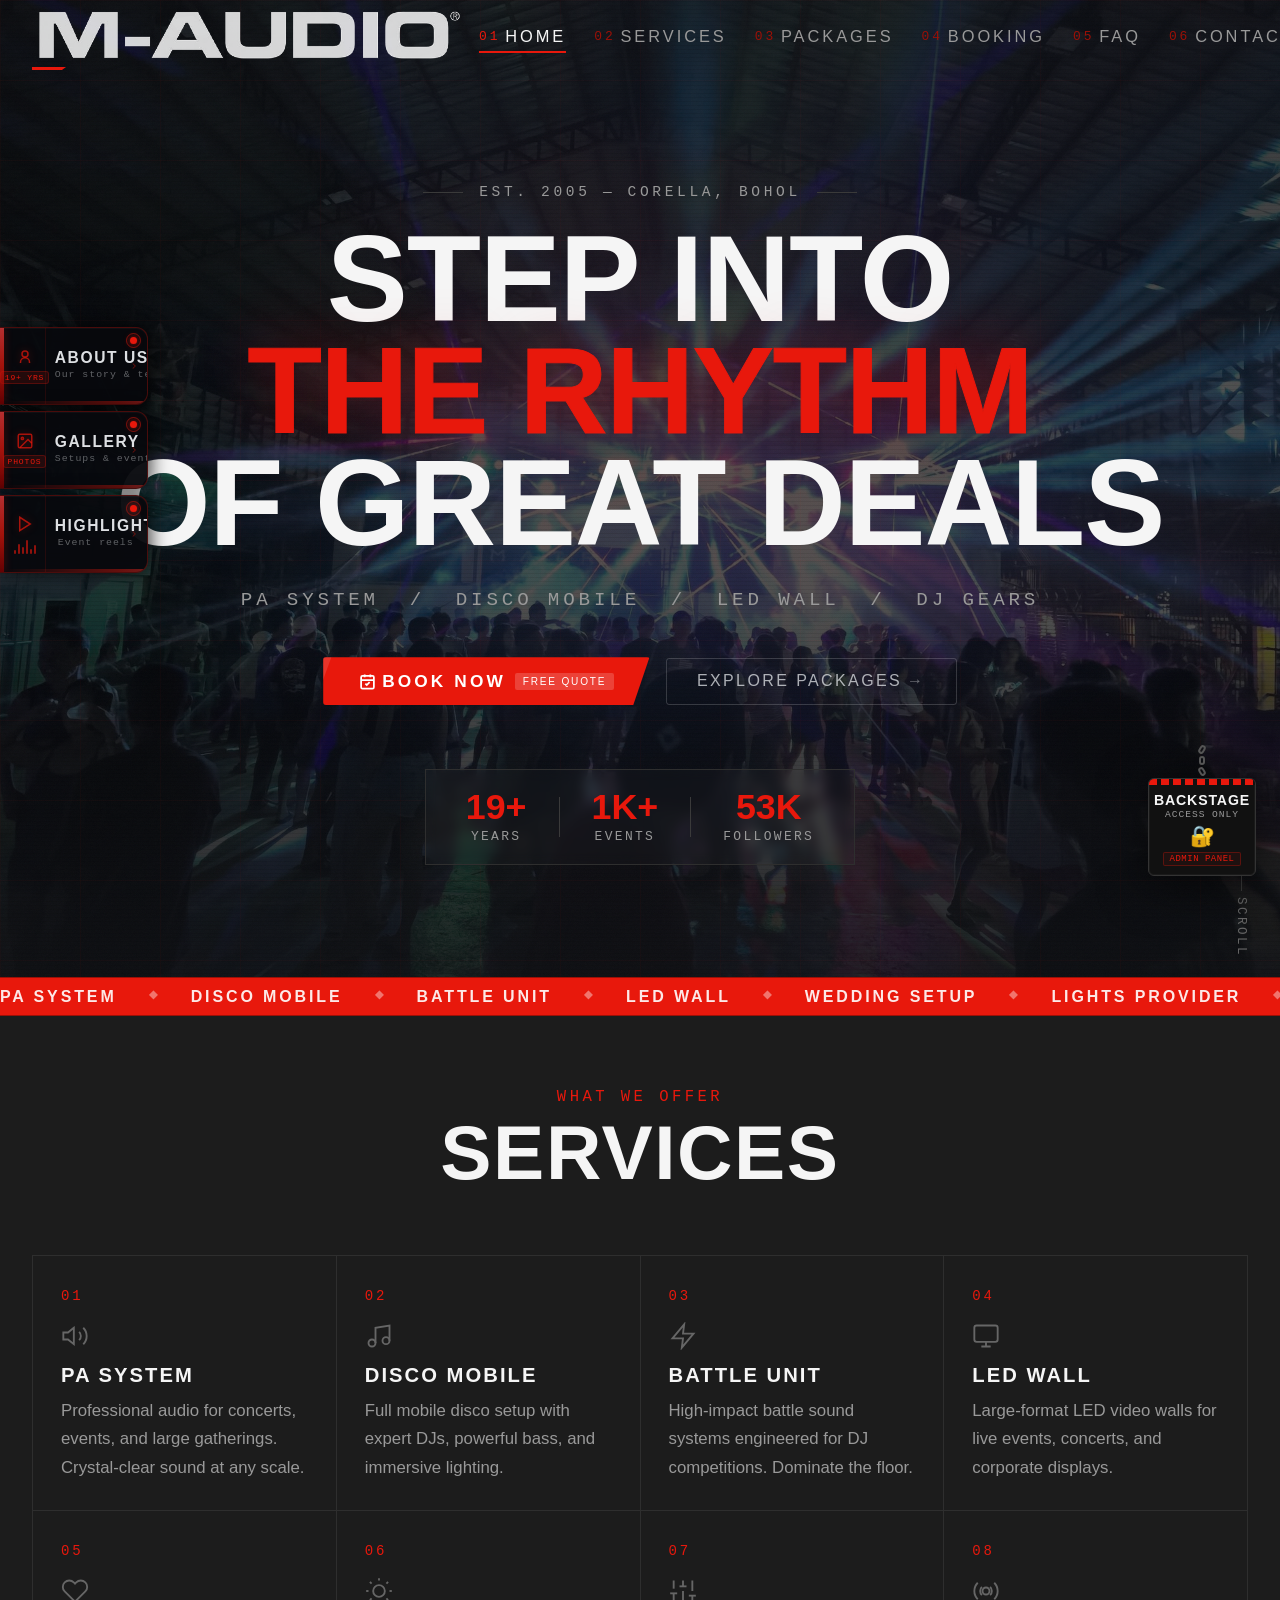
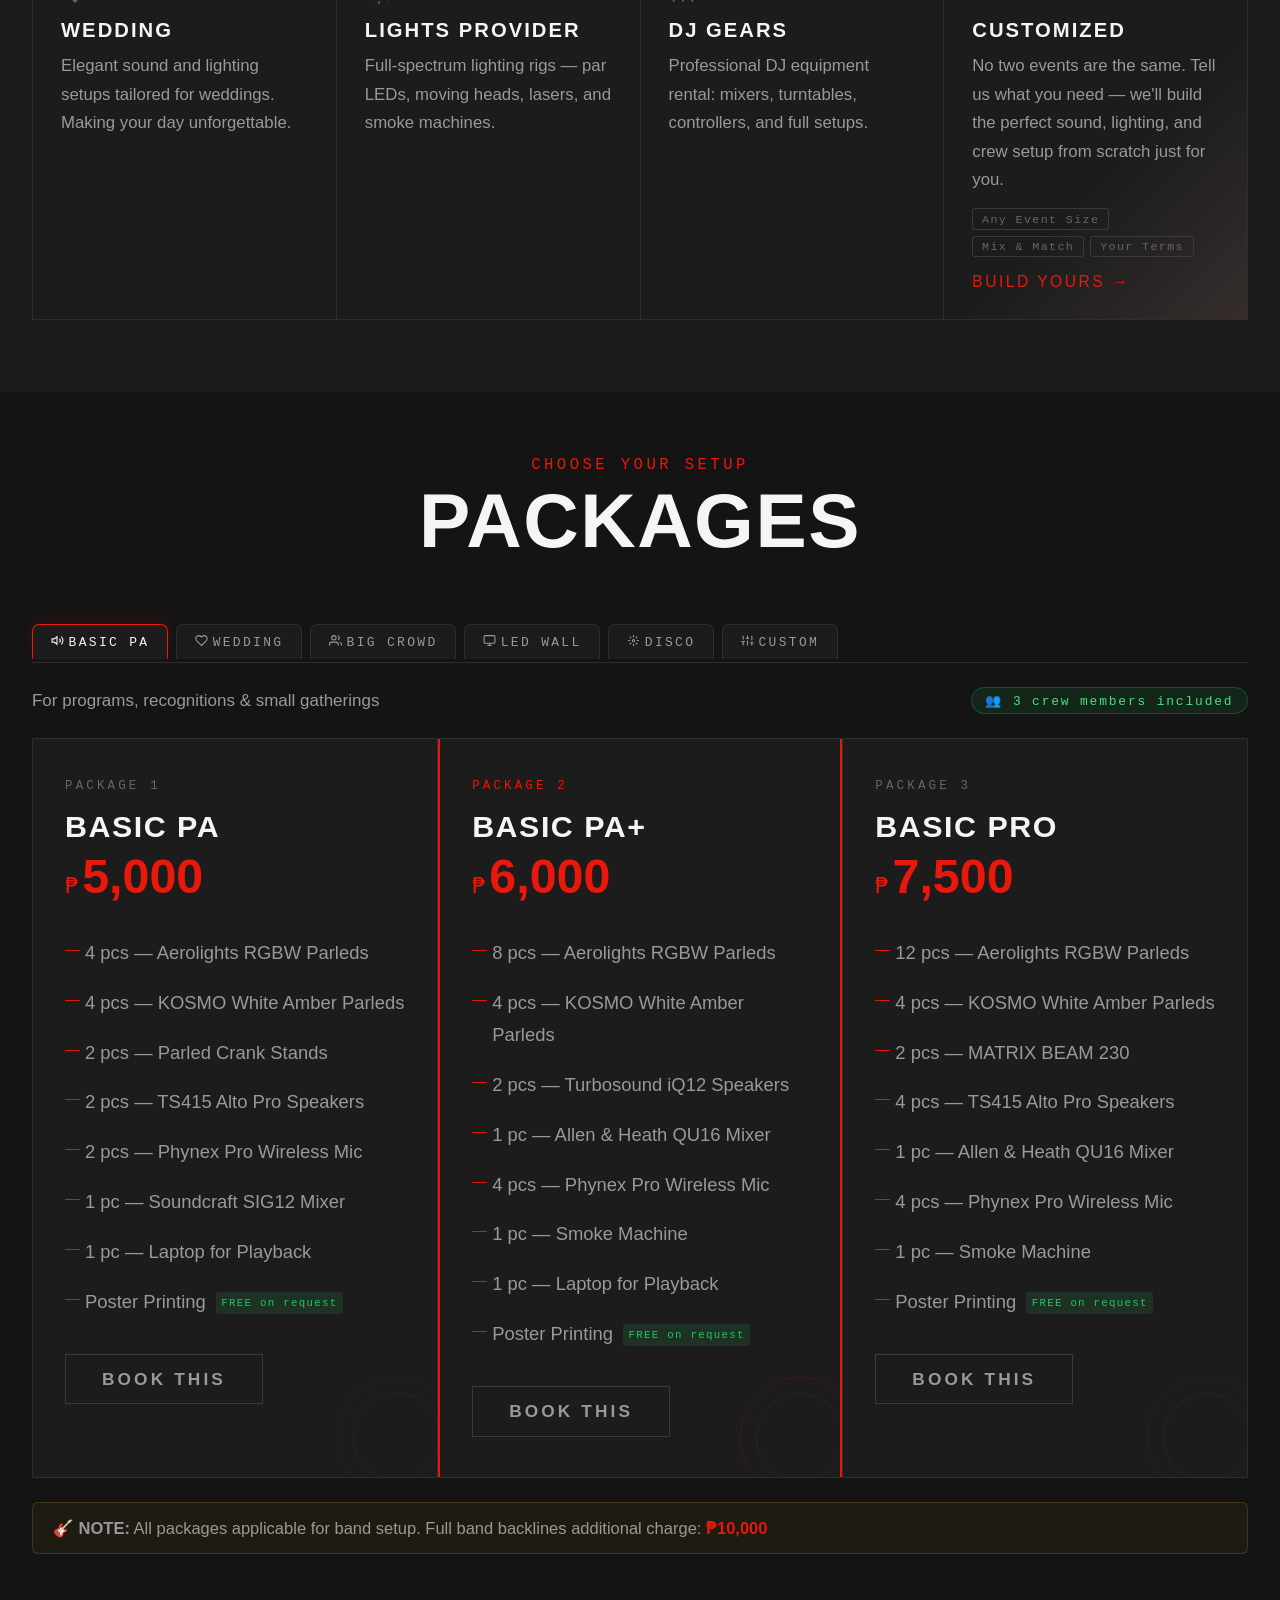
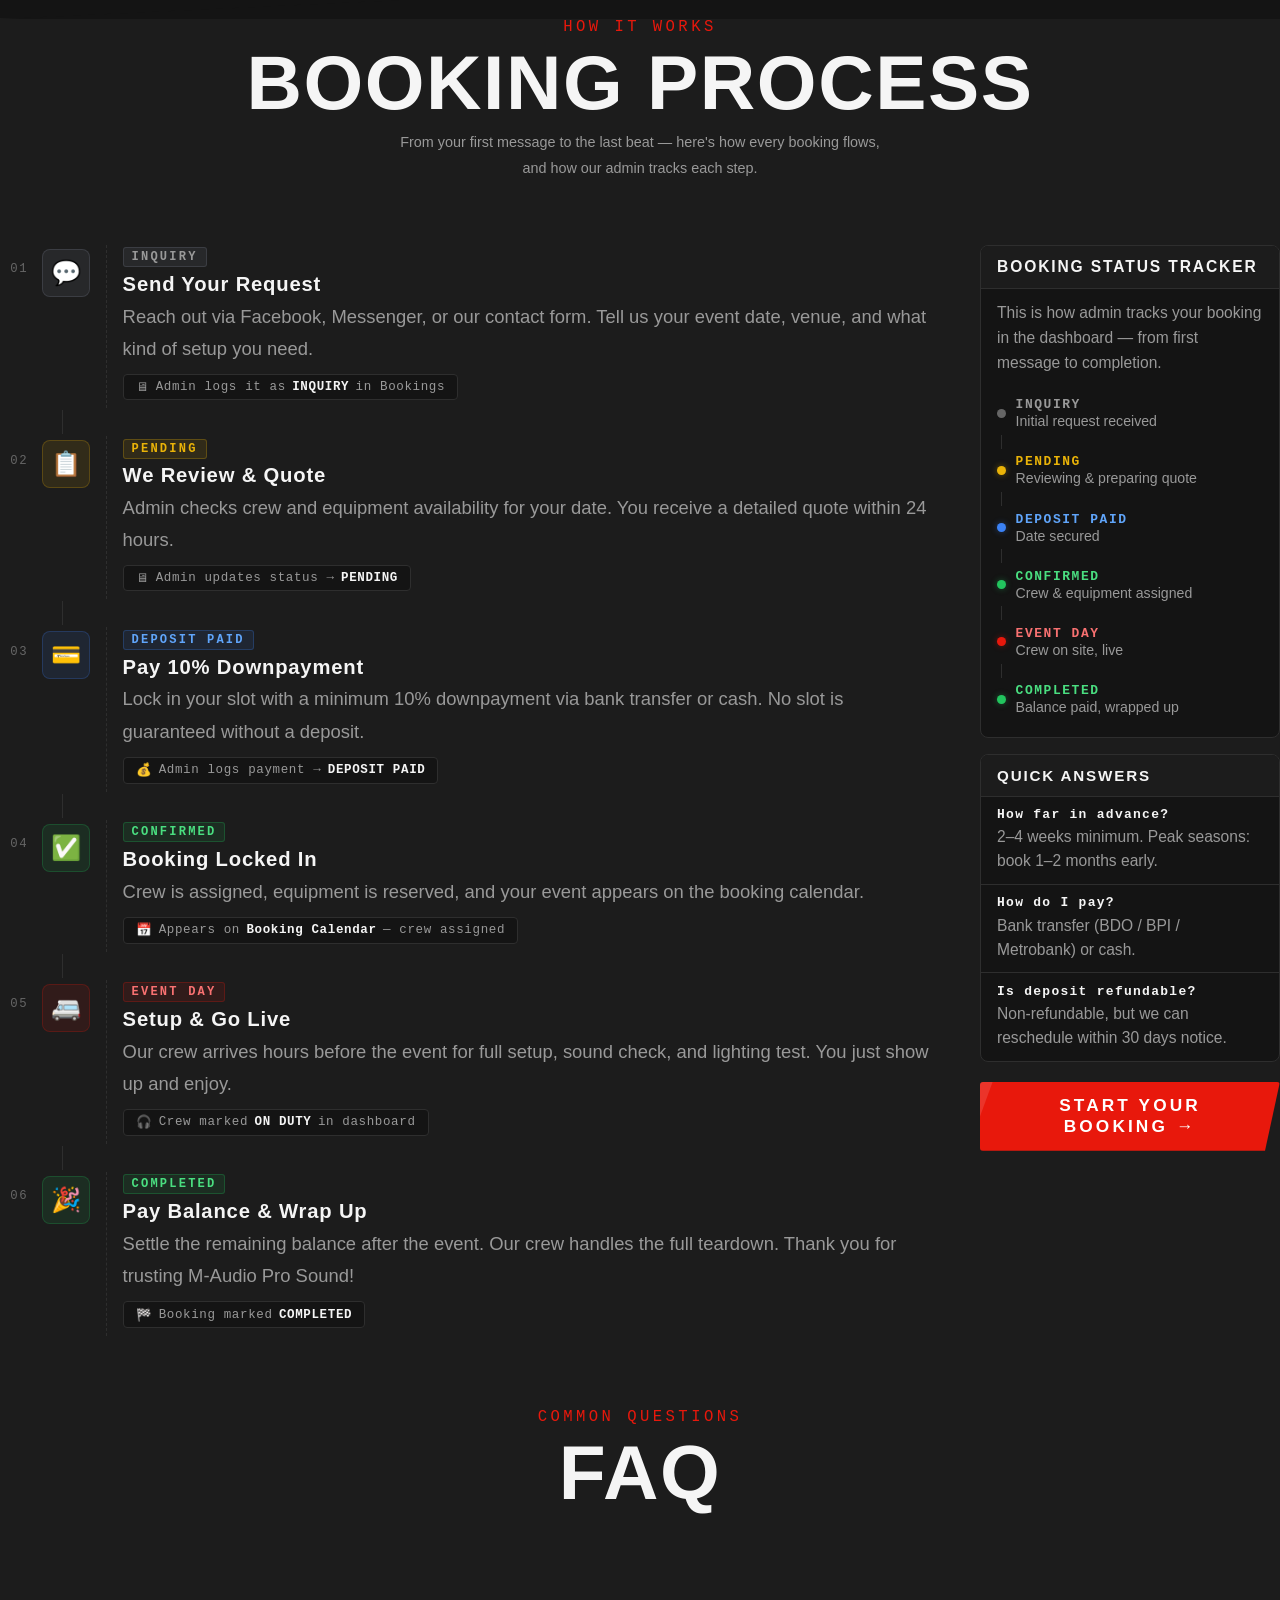
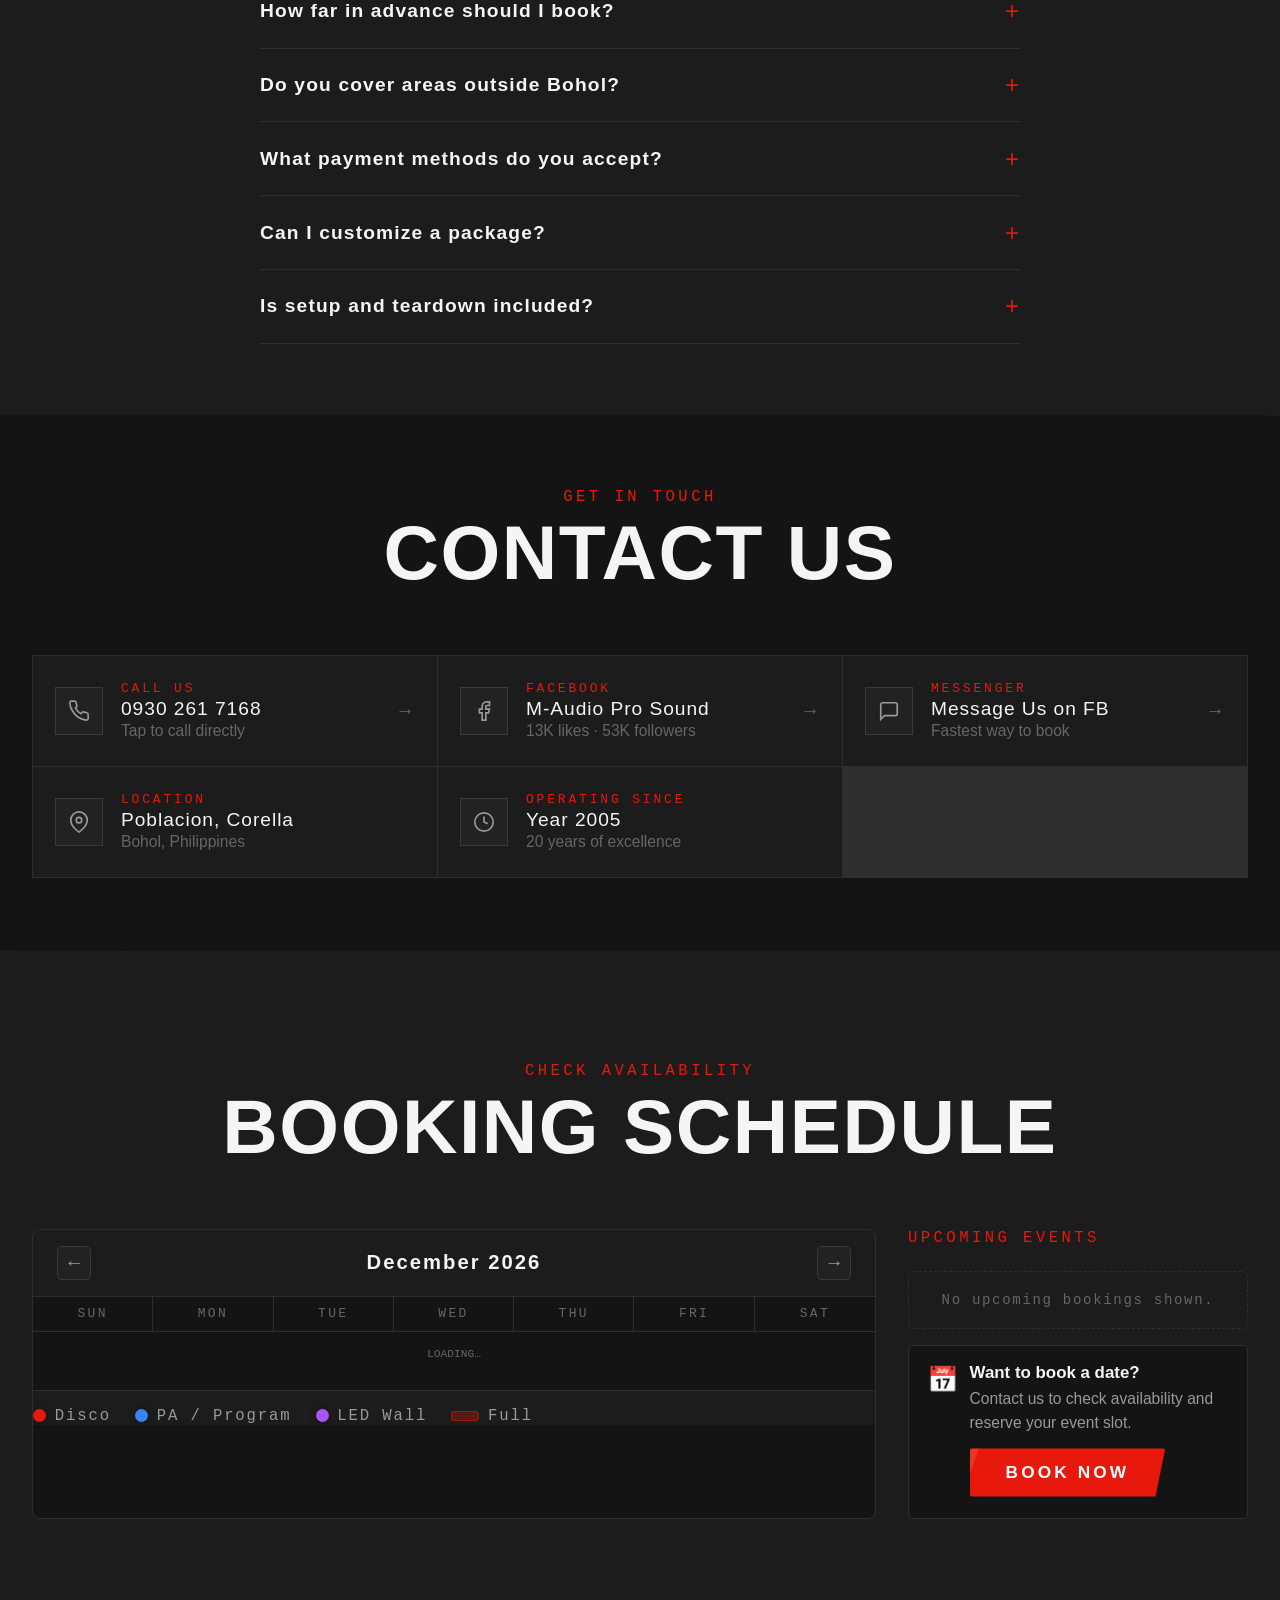
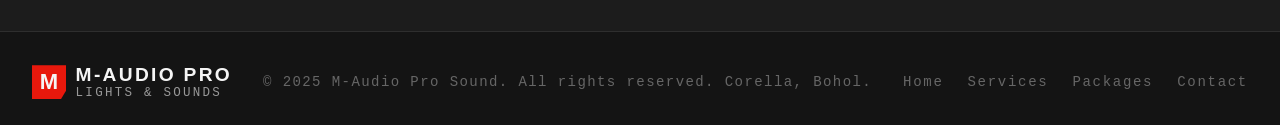
==== index.html @ 275f2ac6 "Initial commit for final deployment" ====
<!DOCTYPE html>
<html lang="en">
<head>
  <meta charset="UTF-8" />
  <meta name="viewport" content="width=device-width, initial-scale=1.0" />
  <!-- 🔒 CSP SECURITY -->
  <meta http-equiv="Content-Security-Policy" content="default-src 'self'; script-src 'self' https://cdn.jsdelivr.net https://unpkg.com https://*.supabase.co 'unsafe-inline'; style-src 'self' 'unsafe-inline' https://fonts.googleapis.com; font-src 'self' https://fonts.gstatic.com; img-src 'self' data: https: blob:; connect-src 'self' https://*.supabase.co ws://*.supabase.co wss://*.supabase.co; media-src 'self' blob:;">
  <title>M-Audio PRO — Lights & Sounds (SECURE)</title>

  <link rel="stylesheet" href="MAUDIO.css" />
  <link href="https://fonts.googleapis.com/css2?family=Oswald:wght@300;400;500;600;700&family=DM+Mono:wght@300;400;500&family=Barlow:wght@300;400;500;600&display=swap" rel="stylesheet" />
  <!-- Cursor restore when customizer modal is open — must be last to win over cursor:none !important -->
  <style id="base-cursor-rules">
    /* When customizer overlay is open, restore cursor inside it */
    .cust-overlay.open { cursor: auto !important; }
    .cust-overlay.open * { cursor: auto !important; }
    .cust-overlay.open button,
    .cust-overlay.open .cet-btn,
    .cust-overlay.open .ccr-btn,
    .cust-overlay.open .cqb,
    .cust-overlay.open .cust-close,
    .cust-overlay.open .cust-next,
    .cust-overlay.open .cust-back,
    .cust-overlay.open .cust-book-btn,
    .cust-overlay.open .lw-radio-btn { cursor: pointer !important; }
    /* Click feedback animation for LED wall buttons */
    .lw-radio-btn { transition: transform .1s, border-color .15s, background .15s, box-shadow .15s !important; }
    .lw-radio-btn:active { transform: scale(0.96) !important; }
    .lw-radio-btn.active {
      background: var(--red-dim) !important;
      border-color: var(--red) !important;
      box-shadow: 0 0 0 3px rgba(232,24,12,.18), 0 4px 16px rgba(232,24,12,.15) !important;
    }
    .lw-radio-btn.active .lw-radio-price { color: #fff !important; }
    /* cil-item click animation */
    .cil-item { transition: border-color .15s, background .15s !important; }
    .cqb:active { transform: scale(0.9) !important; }
    /* cust-book-btn pulse on hover */
    .cust-book-btn { position: relative; overflow: hidden; }
    .cust-book-btn::after {
      content: '';
      position: absolute;
      inset: 0;
      background: rgba(255,255,255,.08);
      opacity: 0;
      transition: opacity .15s;
    }
    .cust-book-btn:hover::after { opacity: 1; }
    .cust-book-btn:active { transform: scale(0.98) translateY(0) !important; }
  </style>
</head>
<body>

  <!-- ═══ NAVBAR ═══ -->
  <nav id="navbar">
    <div class="nav-inner">
      <a href="#home" class="nav-logo">
        <img src="PHOTOS/MAUDIO_WORD.png" alt="M-Audio PRO Logo" class="nav-logo-img"/>
      </a>
      <ul class="nav-links">
        <li><a href="#home"       class="nl active"><span class="nl-num">01</span>HOME</a></li>
        <li><a href="#services"   class="nl"><span class="nl-num">02</span>SERVICES</a></li>
        <li><a href="#packages"   class="nl"><span class="nl-num">03</span>PACKAGES</a></li>
        <li><a href="#booking"    class="nl"><span class="nl-num">04</span>BOOKING</a></li>
        <li><a href="#faq"        class="nl"><span class="nl-num">05</span>FAQ</a></li>
        <li><a href="#contact"    class="nl"><span class="nl-num">06</span>CONTACT</a></li>
        <li><a href="#calendar"   class="nl"><span class="nl-num">07</span>SCHEDULE</a></li>
      </ul>
      <button class="burger" id="burger">
        <span></span><span></span><span></span>
      </button>
    </div>
    <div class="mob-menu" id="mobMenu">
      <a href="#home"     class="mm-link">HOME</a>
      <a href="#services" class="mm-link">SERVICES</a>
      <a href="#packages" class="mm-link">PACKAGES</a>
      <a href="#booking"  class="mm-link">BOOKING</a>
      <a href="#faq"      class="mm-link">FAQ</a>
      <a href="#contact"  class="mm-link">CONTACT</a>
      <a href="#calendar" class="mm-link">SCHEDULE</a>
    </div>
  </nav>

  <!-- ═══════════════════════════
       01. HOME / HERO
  ═══════════════════════════ -->
  <section id="home" class="hero">
    <div class="hero-bg">
      <img src="PHOTOS/LIGHTS1.jpg" alt="" class="hero-bg-img"/>
      <div class="hero-bg-overlay"></div>
    </div>
    <div class="hero-grain"></div>
    <div class="hero-scanlines"></div>
    <div class="hero-glow"></div>
    <div class="hero-grid"></div>
    <div class="hero-content">
      <div class="hero-eyebrow reveal-up">
        <span class="eyebrow-line"></span>
        <span>EST. 2005 — CORELLA, BOHOL</span>
        <span class="eyebrow-line"></span>
      </div>
      <h1 class="hero-title">
        <span class="ht-line reveal-up delay-1">STEP INTO</span>
        <span class="ht-line ht-red reveal-up delay-2">THE RHYTHM</span>
        <span class="ht-line reveal-up delay-3">OF GREAT DEALS</span>
      </h1>
      <p class="hero-sub reveal-up delay-4">PA SYSTEM &nbsp;/&nbsp; DISCO MOBILE &nbsp;/&nbsp; LED WALL &nbsp;/&nbsp; DJ GEARS</p>
      <div class="hero-cta reveal-up delay-5">
        <button class="btn-main btn-qa-trigger" onclick="openQAModal()">
          <svg width="17" height="17" viewBox="0 0 24 24" fill="none" stroke="currentColor" stroke-width="2.5" style="vertical-align:-2px;margin-right:6px"><rect x="3" y="4" width="18" height="18" rx="2"/><path d="M16 2v4M8 2v4M3 10h18"/><path d="M9 15l2 2 4-4"/></svg>BOOK NOW
          <span class="btn-qa-badge">FREE QUOTE</span>
        </button>
        <a href="#packages" class="btn-ghost-v2">EXPLORE PACKAGES <span style="opacity:.6">→</span></a>
      </div>
    </div>
    <div class="hero-stat-bar reveal-up delay-5">
      <div class="hstat"><span class="hstat-n">19+</span><span class="hstat-l">Years</span></div>
      <div class="hstat-div"></div>
      <div class="hstat"><span class="hstat-n">1K+</span><span class="hstat-l">Events</span></div>
      <div class="hstat-div"></div>
      <div class="hstat"><span class="hstat-n">53K</span><span class="hstat-l">Followers</span></div>
    </div>
    <div class="scroll-hint">
      <div class="scroll-track"><div class="scroll-thumb"></div></div>
      <span>SCROLL</span>
    </div>
  

</section>

  <!-- TICKER -->
  <div class="ticker-wrap">
    <div class="ticker-track">
      <span>PA SYSTEM</span><span class="t-dot">◆</span>
      <span>DISCO MOBILE</span><span class="t-dot">◆</span>
      <span>BATTLE UNIT</span><span class="t-dot">◆</span>
      <span>LED WALL</span><span class="t-dot">◆</span>
      <span>WEDDING SETUP</span><span class="t-dot">◆</span>
      <span>LIGHTS PROVIDER</span><span class="t-dot">◆</span>
      <span>DJ GEARS</span><span class="t-dot">◆</span>
      <span>PA SYSTEM</span><span class="t-dot">◆</span>
      <span>DISCO MOBILE</span><span class="t-dot">◆</span>
      <span>BATTLE UNIT</span><span class="t-dot">◆</span>
      <span>LED WALL</span><span class="t-dot">◆</span>
      <span>WEDDING SETUP</span><span class="t-dot">◆</span>
      <span>LIGHTS PROVIDER</span><span class="t-dot">◆</span>
      <span>DJ GEARS</span><span class="t-dot">◆</span>
    </div>
  </div>

  <!-- ═══════════════════════════
       02. SERVICES
  ═══════════════════════════ -->
  <section id="services" class="services">
    <div class="sec-bg-num">02</div>
    <div class="sec-head reveal-up">
      <span class="sec-label">WHAT WE OFFER</span>
      <h2 class="sec-title">SERVICES</h2>
    </div>
    <div class="services-grid">
      <div class="svc-card reveal-skew" style="--i:0">
        <div class="svc-num">01</div>
        <div class="svc-icon"><svg width="28" height="28" viewBox="0 0 24 24" fill="none" stroke="currentColor" stroke-width="1.6"><polygon points="11 5 6 9 2 9 2 15 6 15 11 19 11 5"/><path d="M19.07 4.93a10 10 0 0 1 0 14.14"/><path d="M15.54 8.46a5 5 0 0 1 0 7.07"/></svg></div>
        <h3>PA SYSTEM</h3>
        <p>Professional audio for concerts, events, and large gatherings. Crystal-clear sound at any scale.</p>
        <div class="svc-line"></div>
      </div>
      <div class="svc-card reveal-skew" style="--i:1">
        <div class="svc-num">02</div>
        <div class="svc-icon"><svg width="28" height="28" viewBox="0 0 24 24" fill="none" stroke="currentColor" stroke-width="1.6"><path d="M9 18V5l12-2v13"/><circle cx="6" cy="18" r="3"/><circle cx="18" cy="16" r="3"/></svg></div>
        <h3>DISCO MOBILE</h3>
        <p>Full mobile disco setup with expert DJs, powerful bass, and immersive lighting.</p>
        <div class="svc-line"></div>
      </div>
      <div class="svc-card reveal-skew" style="--i:2">
        <div class="svc-num">03</div>
        <div class="svc-icon"><svg width="28" height="28" viewBox="0 0 24 24" fill="none" stroke="currentColor" stroke-width="1.6"><polygon points="13 2 3 14 12 14 11 22 21 10 12 10 13 2"/></svg></div>
        <h3>BATTLE UNIT</h3>
        <p>High-impact battle sound systems engineered for DJ competitions. Dominate the floor.</p>
        <div class="svc-line"></div>
      </div>
      <div class="svc-card reveal-skew" style="--i:3">
        <div class="svc-num">04</div>
        <div class="svc-icon"><svg width="28" height="28" viewBox="0 0 24 24" fill="none" stroke="currentColor" stroke-width="1.6"><rect x="2" y="3" width="20" height="14" rx="2"/><path d="M8 21h8M12 17v4"/></svg></div>
        <h3>LED WALL</h3>
        <p>Large-format LED video walls for live events, concerts, and corporate displays.</p>
        <div class="svc-line"></div>
      </div>
      <div class="svc-card reveal-skew" style="--i:4">
        <div class="svc-num">05</div>
        <div class="svc-icon"><svg width="28" height="28" viewBox="0 0 24 24" fill="none" stroke="currentColor" stroke-width="1.6"><path d="M20.84 4.61a5.5 5.5 0 0 0-7.78 0L12 5.67l-1.06-1.06a5.5 5.5 0 0 0-7.78 7.78l1.06 1.06L12 21.23l7.78-7.78 1.06-1.06a5.5 5.5 0 0 0 0-7.78z"/></svg></div>
        <h3>WEDDING</h3>
        <p>Elegant sound and lighting setups tailored for weddings. Making your day unforgettable.</p>
        <div class="svc-line"></div>
      </div>
      <div class="svc-card reveal-skew" style="--i:5">
        <div class="svc-num">06</div>
        <div class="svc-icon"><svg width="28" height="28" viewBox="0 0 24 24" fill="none" stroke="currentColor" stroke-width="1.6"><circle cx="12" cy="12" r="5"/><line x1="12" y1="1" x2="12" y2="3"/><line x1="12" y1="21" x2="12" y2="23"/><line x1="4.22" y1="4.22" x2="5.64" y2="5.64"/><line x1="18.36" y1="18.36" x2="19.78" y2="19.78"/><line x1="1" y1="12" x2="3" y2="12"/><line x1="21" y1="12" x2="23" y2="12"/><line x1="4.22" y1="19.78" x2="5.64" y2="18.36"/><line x1="18.36" y1="5.64" x2="19.78" y2="4.22"/></svg></div>
        <h3>LIGHTS PROVIDER</h3>
        <p>Full-spectrum lighting rigs — par LEDs, moving heads, lasers, and smoke machines.</p>
        <div class="svc-line"></div>
      </div>
      <div class="svc-card reveal-skew" style="--i:6">
        <div class="svc-num">07</div>
        <div class="svc-icon"><svg width="28" height="28" viewBox="0 0 24 24" fill="none" stroke="currentColor" stroke-width="1.6"><line x1="4" y1="21" x2="4" y2="14"/><line x1="4" y1="10" x2="4" y2="3"/><line x1="12" y1="21" x2="12" y2="12"/><line x1="12" y1="8" x2="12" y2="3"/><line x1="20" y1="21" x2="20" y2="16"/><line x1="20" y1="12" x2="20" y2="3"/><line x1="1" y1="14" x2="7" y2="14"/><line x1="9" y1="8" x2="15" y2="8"/><line x1="17" y1="16" x2="23" y2="16"/></svg></div>
        <h3>DJ GEARS</h3>
        <p>Professional DJ equipment rental: mixers, turntables, controllers, and full setups.</p>
        <div class="svc-line"></div>
      </div>
      <div class="svc-card svc-card-custom reveal-skew" style="--i:7">
        <div class="svc-num">08</div>
        <div class="svc-icon"><svg width="28" height="28" viewBox="0 0 24 24" fill="none" stroke="currentColor" stroke-width="1.6"><circle cx="12" cy="12" r="3"/><path d="M19.07 4.93a10 10 0 0 1 0 14.14M15.54 8.46a5 5 0 0 1 0 7.07M4.93 4.93a10 10 0 0 0 0 14.14M8.46 8.46a5 5 0 0 0 0 7.07"/></svg></div>
        <h3>CUSTOMIZED</h3>
        <p>No two events are the same. Tell us what you need — we'll build the perfect sound, lighting, and crew setup from scratch just for you.</p>
        <div class="svc-tags">
          <span class="svc-tag">Any Event Size</span>
          <span class="svc-tag">Mix &amp; Match</span>
          <span class="svc-tag">Your Terms</span>
        </div>
        <a href="#packages" class="svc-cta" onclick="setTimeout(openCustomizer,80)">BUILD YOURS →</a>
        <div class="svc-line"></div>
      </div>
    </div>
  </section>

  <!-- ═══════════════════════════
       03. PACKAGES
  ═══════════════════════════ -->
  <section id="packages" class="packages">
    <div class="sec-bg-num">03</div>
    <div class="diag-top"></div>
    <div class="sec-head reveal-up">
      <span class="sec-label">CHOOSE YOUR SETUP</span>
      <h2 class="sec-title">PACKAGES</h2>
    </div>
    <!-- ── PACKAGE CATEGORY TABS ───────────────── -->
    <div class="pkg-tabs-row reveal-up">
      <button class="pkg-tab active" data-cat="basic"    onclick="switchPkgCat('basic')"><svg width="13" height="13" viewBox="0 0 24 24" fill="none" stroke="currentColor" stroke-width="2" style="vertical-align:-1px;margin-right:5px"><polygon points="11 5 6 9 2 9 2 15 6 15 11 19 11 5"/><path d="M15.54 8.46a5 5 0 0 1 0 7.07"/><path d="M19.07 4.93a10 10 0 0 1 0 14.14"/></svg>BASIC PA</button>
      <button class="pkg-tab"        data-cat="wedding"  onclick="switchPkgCat('wedding')"><svg width="13" height="13" viewBox="0 0 24 24" fill="none" stroke="currentColor" stroke-width="2" style="vertical-align:-1px;margin-right:5px"><path d="M20.84 4.61a5.5 5.5 0 0 0-7.78 0L12 5.67l-1.06-1.06a5.5 5.5 0 0 0-7.78 7.78l1.06 1.06L12 21.23l7.78-7.78 1.06-1.06a5.5 5.5 0 0 0 0-7.78z"/></svg>WEDDING</button>
      <button class="pkg-tab"        data-cat="bigcrowd" onclick="switchPkgCat('bigcrowd')"><svg width="13" height="13" viewBox="0 0 24 24" fill="none" stroke="currentColor" stroke-width="2" style="vertical-align:-1px;margin-right:5px"><path d="M17 21v-2a4 4 0 0 0-4-4H5a4 4 0 0 0-4 4v2"/><circle cx="9" cy="7" r="4"/><path d="M23 21v-2a4 4 0 0 0-3-3.87"/><path d="M16 3.13a4 4 0 0 1 0 7.75"/></svg>BIG CROWD</button>
      <button class="pkg-tab"        data-cat="ledwall"  onclick="switchPkgCat('ledwall')"><svg width="13" height="13" viewBox="0 0 24 24" fill="none" stroke="currentColor" stroke-width="2" style="vertical-align:-1px;margin-right:5px"><rect x="2" y="3" width="20" height="14" rx="2" ry="2"/><line x1="8" y1="21" x2="16" y2="21"/><line x1="12" y1="17" x2="12" y2="21"/></svg>LED WALL</button>
      <button class="pkg-tab"        data-cat="disco"    onclick="switchPkgCat('disco')"><svg width="13" height="13" viewBox="0 0 24 24" fill="none" stroke="currentColor" stroke-width="2" style="vertical-align:-1px;margin-right:5px"><circle cx="12" cy="12" r="2"/><path d="M12 2v4m0 12v4M4.93 4.93l2.83 2.83m8.48 8.48 2.83 2.83M2 12h4m12 0h4M4.93 19.07l2.83-2.83m8.48-8.48 2.83-2.83"/></svg>DISCO</button>
      <button class="pkg-tab"        data-cat="custom"   onclick="switchPkgCat('custom')"><svg width="13" height="13" viewBox="0 0 24 24" fill="none" stroke="currentColor" stroke-width="2" style="vertical-align:-1px;margin-right:5px"><line x1="4" y1="21" x2="4" y2="14"/><line x1="4" y1="10" x2="4" y2="3"/><line x1="12" y1="21" x2="12" y2="12"/><line x1="12" y1="8" x2="12" y2="3"/><line x1="20" y1="21" x2="20" y2="16"/><line x1="20" y1="12" x2="20" y2="3"/><line x1="1" y1="14" x2="7" y2="14"/><line x1="9" y1="8" x2="15" y2="8"/><line x1="17" y1="16" x2="23" y2="16"/></svg>CUSTOM</button>
    </div>

    <!-- Cat subtitle & crew badge -->
    <div class="pkg-cat-meta reveal-up" id="pkgCatMeta">
      <span class="pkg-cat-subtitle" id="pkgCatSubtitle">For programs, recognitions &amp; small gatherings</span>
      <span class="pkg-crew-badge" id="pkgCrewBadge">👥 3 crew members included</span>
    </div>

    <!-- ── CATEGORY: BASIC PA ───────────────── -->
    <div class="pkg-cat-pane active" id="pcat-basic">
      <div class="pkg-grid">
        <div class="pkg-card reveal-up">
          <div class="pkg-tag">PACKAGE 1</div>
          <h3 class="pkg-name" style="font-size:1.9rem">BASIC PA</h3>
          <div class="pkg-price-wrap"><span class="pkg-currency">₱</span><span class="pkg-price">5,000</span></div>
          <ul class="pkg-list">
            <li>4 pcs — Aerolights RGBW Parleds</li>
            <li>4 pcs — KOSMO White Amber Parleds</li>
            <li>2 pcs — Parled Crank Stands</li>
            <li>2 pcs — TS415 Alto Pro Speakers</li>
            <li>2 pcs — Phynex Pro Wireless Mic</li>
            <li>1 pc — Soundcraft SIG12 Mixer</li>
            <li>1 pc — Laptop for Playback</li>
            <li>Poster Printing <span class="pkg-incl-tag free">FREE on request</span></li>
          </ul>
          <a href="BOOKING.html?pkg=basic-1&price=5000" class="btn-pkg" data-pkg="basic-1">BOOK THIS</a>
          <div class="pkg-gfx"></div>
        </div>

        <div class="pkg-card pkg-featured reveal-up delay-1">
          <div class="pkg-tag pkg-tag-hot">PACKAGE 2</div>
          <h3 class="pkg-name" style="font-size:1.9rem">BASIC PA+</h3>
          <div class="pkg-price-wrap"><span class="pkg-currency">₱</span><span class="pkg-price">6,000</span></div>
          <ul class="pkg-list">
            <li>8 pcs — Aerolights RGBW Parleds</li>
            <li>4 pcs — KOSMO White Amber Parleds</li>
            <li>2 pcs — Turbosound iQ12 Speakers</li>
            <li>1 pc — Allen &amp; Heath QU16 Mixer</li>
            <li>4 pcs — Phynex Pro Wireless Mic</li>
            <li>1 pc — Smoke Machine</li>
            <li>1 pc — Laptop for Playback</li>
            <li>Poster Printing <span class="pkg-incl-tag free">FREE on request</span></li>
          </ul>
          <a href="BOOKING.html?pkg=basic-2&price=6000" class="btn-pkg" data-pkg="basic-2">BOOK THIS</a>
          <div class="pkg-gfx"></div>
        </div>

        <div class="pkg-card reveal-up delay-2">
          <div class="pkg-tag">PACKAGE 3</div>
          <h3 class="pkg-name" style="font-size:1.9rem">BASIC PRO</h3>
          <div class="pkg-price-wrap"><span class="pkg-currency">₱</span><span class="pkg-price">7,500</span></div>
          <ul class="pkg-list">
            <li>12 pcs — Aerolights RGBW Parleds</li>
            <li>4 pcs — KOSMO White Amber Parleds</li>
            <li>2 pcs — MATRIX BEAM 230</li>
            <li>4 pcs — TS415 Alto Pro Speakers</li>
            <li>1 pc — Allen &amp; Heath QU16 Mixer</li>
            <li>4 pcs — Phynex Pro Wireless Mic</li>
            <li>1 pc — Smoke Machine</li>
            <li>Poster Printing <span class="pkg-incl-tag free">FREE on request</span></li>
          </ul>
          <a href="BOOKING.html?pkg=basic-3&price=7500" class="btn-pkg" data-pkg="basic-3">BOOK THIS</a>
          <div class="pkg-gfx"></div>
        </div>
      </div>
    </div>

    <!-- ── CATEGORY: WEDDING ────────────────── -->
    <div class="pkg-cat-pane" id="pcat-wedding">
      <div class="pkg-grid pkg-scroll-grid">
        <div class="pkg-card reveal-up">
          <div class="pkg-tag">PACKAGE 1</div>
          <h3 class="pkg-name" style="font-size:1.7rem">WED STARTER</h3>
          <div class="pkg-price-wrap"><span class="pkg-currency">₱</span><span class="pkg-price">5,000</span></div>
          <ul class="pkg-list">
            <li>4 pcs — Aerolights RGBW Parleds</li>
            <li>4 pcs — KOSMO White Amber Parleds</li>
            <li>2 pcs — TS415 Alto Pro Speakers</li>
            <li>2 pcs — Phynex Pro Wireless Mic</li>
            <li>1 pc — Soundcraft SIG12 Mixer</li>
            <li>Poster Printing <span class="pkg-incl-tag free">FREE</span></li>
          </ul>
          <a href="BOOKING.html?pkg=wed-1&price=5000" class="btn-pkg" data-pkg="wed-1">BOOK THIS</a>
          <div class="pkg-gfx"></div>
        </div>

        <div class="pkg-card reveal-up delay-1">
          <div class="pkg-tag">PACKAGE 2</div>
          <h3 class="pkg-name" style="font-size:1.7rem">WED BASIC</h3>
          <div class="pkg-price-wrap"><span class="pkg-currency">₱</span><span class="pkg-price">6,000</span></div>
          <ul class="pkg-list">
            <li>8 pcs — Aerolights RGBW Parleds</li>
            <li>4 pcs — KOSMO White Amber Parleds</li>
            <li>2 pcs — Turbosound iQ12 Speakers</li>
            <li>1 pc — Allen &amp; Heath QU16 Mixer</li>
            <li>4 pcs — Phynex Pro Wireless Mic</li>
            <li>1 pc — Smoke Machine</li>
            <li>Poster Printing <span class="pkg-incl-tag free">FREE</span></li>
          </ul>
          <a href="BOOKING.html?pkg=wed-2&price=6000" class="btn-pkg" data-pkg="wed-2">BOOK THIS</a>
          <div class="pkg-gfx"></div>
        </div>

        <div class="pkg-card reveal-up delay-2">
          <div class="pkg-tag">PACKAGE 3</div>
          <h3 class="pkg-name" style="font-size:1.7rem">WED PLUS</h3>
          <div class="pkg-price-wrap"><span class="pkg-currency">₱</span><span class="pkg-price">7,500</span></div>
          <ul class="pkg-list">
            <li>12 pcs — Aerolights RGBW Parleds</li>
            <li>4 pcs — KOSMO White Amber Parleds</li>
            <li>2 pcs — MATRIX BEAM 230</li>
            <li>4 pcs — TS415 Alto Pro Speakers</li>
            <li>1 pc — Allen &amp; Heath QU16 Mixer</li>
            <li>4 pcs — Phynex Pro Wireless Mic</li>
            <li>Poster Printing <span class="pkg-incl-tag free">FREE</span></li>
          </ul>
          <a href="BOOKING.html?pkg=wed-3&price=7500" class="btn-pkg" data-pkg="wed-3">BOOK THIS</a>
          <div class="pkg-gfx"></div>
        </div>

        <div class="pkg-card reveal-up">
          <div class="pkg-tag">PACKAGE 4</div>
          <h3 class="pkg-name" style="font-size:1.7rem">WED DELUXE</h3>
          <div class="pkg-price-wrap"><span class="pkg-currency">₱</span><span class="pkg-price">9,500</span></div>
          <ul class="pkg-list">
            <li>20 pcs — Aerolights RGBW Parleds</li>
            <li>2 pcs — MATRIX Crowd Lights</li>
            <li>4 pcs — KOSMO BEAM 400</li>
            <li>4 pcs — TS415 Alto Pro Speakers</li>
            <li>2 pcs — 18" Subwoofer Speaker</li>
            <li>1 pc — Allen &amp; Heath QU16 Mixer</li>
            <li>4 pcs — Phynex Pro Wireless Mic</li>
            <li>1 pc — Smoke + 1 Haze Machine</li>
          </ul>
          <a href="BOOKING.html?pkg=wed-4&price=9500" class="btn-pkg" data-pkg="wed-4">BOOK THIS</a>
          <div class="pkg-gfx"></div>
        </div>

        <div class="pkg-card pkg-featured reveal-up delay-1">
          <div class="pkg-tag pkg-tag-hot">PACKAGE 5 · POPULAR</div>
          <h3 class="pkg-name" style="font-size:1.7rem">WED PREMIUM</h3>
          <div class="pkg-price-wrap"><span class="pkg-currency">₱</span><span class="pkg-price">11,000</span></div>
          <ul class="pkg-list">
            <li>20 pcs — Aerolights RGBW Parleds</li>
            <li>2 pcs — MATRIX Crowd Lights</li>
            <li>6 pcs — KOSMO BEAM 400</li>
            <li>4 pcs — Moving Head Stands</li>
            <li>4 pcs — TS415 Alto Pro Speakers</li>
            <li>2 pcs — 18" Subwoofer Speaker</li>
            <li>1 pc — Allen &amp; Heath QU16 Mixer</li>
            <li>1 pc — Smoke + 1 Haze Machine</li>
          </ul>
          <a href="BOOKING.html?pkg=wed-5&price=11000" class="btn-pkg" data-pkg="wed-5">BOOK THIS</a>
          <div class="pkg-gfx"></div>
        </div>

        <div class="pkg-card reveal-up delay-2">
          <div class="pkg-tag">PACKAGE 6</div>
          <h3 class="pkg-name" style="font-size:1.7rem">WED ELITE</h3>
          <div class="pkg-price-wrap"><span class="pkg-currency">₱</span><span class="pkg-price">12,000</span></div>
          <ul class="pkg-list">
            <li>26 pcs — Aerolights RGBW Parleds</li>
            <li>2 pcs — MATRIX Crowd Lights</li>
            <li>6 pcs — KOSMO BEAM 400</li>
            <li>4 pcs — Moving Head Stands</li>
            <li>4 pcs — TS415 Alto Pro Speakers</li>
            <li>2 pcs — 18" Subwoofer Speaker</li>
            <li>6 pcs — Phynex Pro Wireless Mic</li>
            <li>1 pc — Smoke + 1 Haze Machine</li>
          </ul>
          <a href="BOOKING.html?pkg=wed-6&price=12000" class="btn-pkg" data-pkg="wed-6">BOOK THIS</a>
          <div class="pkg-gfx"></div>
        </div>

        <div class="pkg-card reveal-up">
          <div class="pkg-tag">PACKAGE 7</div>
          <h3 class="pkg-name" style="font-size:1.7rem">WED GRAND</h3>
          <div class="pkg-price-wrap"><span class="pkg-currency">₱</span><span class="pkg-price">14,000</span></div>
          <ul class="pkg-list">
            <li>30 pcs — Aerolights RGBW Parleds</li>
            <li>8 pcs — KOSMO BEAM 400</li>
            <li>4 pcs — Moving Head Stands</li>
            <li>2 pcs — Turbo Sound iQ12 Speakers</li>
            <li>4 pcs — TS415 Alto Pro Speakers</li>
            <li>2 pcs — 18" Subwoofer Speaker</li>
            <li>6 pcs — Phynex Pro Wireless Mic</li>
            <li>2 pcs — Smoke + 1 Haze Machine</li>
          </ul>
          <a href="BOOKING.html?pkg=wed-7&price=14000" class="btn-pkg" data-pkg="wed-7">BOOK THIS</a>
          <div class="pkg-gfx"></div>
        </div>

        <div class="pkg-card pkg-featured reveal-up delay-1">
          <div class="pkg-tag pkg-tag-hot">PACKAGE 8 · FULL SETUP</div>
          <h3 class="pkg-name" style="font-size:1.7rem">WED ULTRA</h3>
          <div class="pkg-price-wrap"><span class="pkg-currency">₱</span><span class="pkg-price">18,000</span></div>
          <ul class="pkg-list">
            <li>44 pcs — Aerolights RGBW Parleds</li>
            <li>8 pcs — KOSMO White Amber (FRONTAL)</li>
            <li>4 pcs — MATRIX Crowd Lights</li>
            <li>8 pcs — KOSMO BEAM 400</li>
            <li>8 pcs — MATRIX BEAM 280</li>
            <li>4 pcs — Moving Head Stands</li>
            <li>4 pcs — TS415 Alto Pro Speakers</li>
            <li>2 pcs — 18" Subwoofer Speaker</li>
            <li>2 pcs — Smoke + 1 Haze Machine</li>
          </ul>
          <a href="BOOKING.html?pkg=wed-8&price=18000" class="btn-pkg" data-pkg="wed-8">BOOK THIS</a>
          <div class="pkg-gfx"></div>
        </div>
      </div>
      <div class="pkg-scroll-hint">← Scroll to see all 8 packages →</div>
    </div>

    <!-- ── CATEGORY: BIG CROWD ──────────────── -->
    <div class="pkg-cat-pane" id="pcat-bigcrowd">
      <div class="pkg-grid">
        <div class="pkg-card reveal-up">
          <div class="pkg-tag">PACKAGE 8 · BIG CROWD</div>
          <h3 class="pkg-name" style="font-size:1.8rem">CROWD PRO</h3>
          <div class="pkg-price-wrap"><span class="pkg-currency">₱</span><span class="pkg-price">18,000</span></div>
          <ul class="pkg-list">
            <li>30 pcs — Aerolights RGBW Parleds</li>
            <li>8 pcs — KOSMO White Amber (FRONTAL)</li>
            <li>2 pcs — MATRIX Crowd Lights</li>
            <li>8 pcs — KOSMO BEAM 400</li>
            <li>4 pcs — Moving Head Stands</li>
            <li>2 pcs — Passive P-AUDIO Tower Speakers</li>
            <li>2 pcs — TS415 ALTO Speakers</li>
            <li>2 pcs — 18" Passive Subwoofer</li>
            <li>1 pc — Allen &amp; Heath QU16 Mixer</li>
            <li>6 pcs — Phynex Pro Wireless Mic</li>
            <li>2 pcs — Smoke + 1 Haze Machine</li>
          </ul>
          <a href="BOOKING.html?pkg=big-8&price=18000" class="btn-pkg" data-pkg="big-8">BOOK THIS</a>
          <div class="pkg-gfx"></div>
        </div>

        <div class="pkg-card pkg-featured reveal-up delay-1">
          <div class="pkg-tag pkg-tag-hot">PACKAGE 9 · BIG CROWD</div>
          <h3 class="pkg-name" style="font-size:1.8rem">CROWD MAX</h3>
          <div class="pkg-price-wrap"><span class="pkg-currency">₱</span><span class="pkg-price">22,000</span></div>
          <ul class="pkg-list">
            <li>44 pcs — Aerolights RGBW Parleds</li>
            <li>8 pcs — KOSMO White Amber (FRONTAL)</li>
            <li>4 pcs — MATRIX Crowd Lights</li>
            <li>8 pcs — KOSMO BEAM 400</li>
            <li>8 pcs — MATRIX BEAM 280</li>
            <li>4 pcs — Moving Head Stands</li>
            <li>4 pcs — TS415 Alto Pro Speakers</li>
            <li>2 pcs — Passive P-AUDIO Tower Speakers</li>
            <li>2 pcs — 18" Subwoofer Speaker</li>
            <li>1 pc — Allen &amp; Heath QU16 Mixer</li>
            <li>6 pcs — Phynex Pro Wireless Mic</li>
            <li>2 pcs — Smoke + 1 Haze Machine</li>
          </ul>
          <a href="BOOKING.html?pkg=big-9&price=22000" class="btn-pkg" data-pkg="big-9">BOOK THIS</a>
          <div class="pkg-gfx"></div>
        </div>

        <div class="pkg-card reveal-up delay-2" style="display:flex;flex-direction:column;justify-content:center;align-items:flex-start;gap:1rem">
          <div class="pkg-tag" style="color:var(--red)">NEED MORE?</div>
          <h3 class="pkg-name" style="font-size:1.6rem">CUSTOM<br>LARGE EVENT</h3>
          <p style="font-size:.9rem;color:var(--gray);line-height:1.7">For concerts, festivals and multi-stage setups beyond our standard packages — contact us for a fully custom quotation.</p>
          <a href="#contact" class="btn-pkg">GET A QUOTE</a>
          <div class="pkg-gfx"></div>
        </div>
      </div>
    </div>

    <!-- ── CATEGORY: LED WALL ───────────────── -->
    <div class="pkg-cat-pane" id="pcat-ledwall">
      <div class="pkg-grid">
        <div class="pkg-card reveal-up">
          <div class="pkg-tag">35 PANELS</div>
          <h3 class="pkg-name">LED WALL</h3>
          <div class="pkg-price-wrap"><span class="pkg-currency">₱</span><span class="pkg-price">14,000</span></div>
          <div class="pkg-lw-location-note">
            <span class="pkg-lw-loc active">🏛 Indoors — ₱14,000</span>
            <span class="pkg-lw-sep">·</span>
            <span class="pkg-lw-loc">🌤 Outdoors — ₱15,000</span>
          </div>
          <ul class="pkg-list">
            <li>35 LED Wall Panels</li>
            <li>Full setup &amp; teardown</li>
            <li>Controller &amp; signal processor</li>
            <li>Power distribution box</li>
            <li>2 dedicated LED technicians <span class="pkg-incl-tag">INCLUDED</span></li>
          </ul>
          <div class="pkg-lw-btns">
            <a href="BOOKING.html?pkg=lw-35&price=14000" class="btn-pkg" data-pkg="lw-35" data-venue="indoor" style="margin-right:.5rem">🏛 BOOK INDOOR</a>
            <a href="BOOKING.html?pkg=lw-35&price=15000" class="btn-pkg" data-pkg="lw-35" data-venue="outdoor">🌤 BOOK OUTDOOR</a>
          </div>
          <div class="pkg-gfx"></div>
        </div>

        <div class="pkg-card pkg-featured reveal-up delay-1">
          <div class="pkg-tag pkg-tag-hot">40 PANELS · BIGGER IMPACT</div>
          <h3 class="pkg-name">LED WALL</h3>
          <div class="pkg-price-wrap"><span class="pkg-currency">₱</span><span class="pkg-price">18,000</span></div>
          <div class="pkg-lw-location-note">
            <span class="pkg-lw-loc active">🏛 Indoors — ₱18,000</span>
            <span class="pkg-lw-sep">·</span>
            <span class="pkg-lw-loc">🌤 Outdoors — ₱19,000</span>
          </div>
          <ul class="pkg-list">
            <li>40 LED Wall Panels</li>
            <li>Full setup &amp; teardown</li>
            <li>Controller &amp; signal processor</li>
            <li>Power distribution box</li>
            <li>2 dedicated LED technicians <span class="pkg-incl-tag">INCLUDED</span></li>
          </ul>
          <div class="pkg-lw-btns">
            <a href="BOOKING.html?pkg=lw-40&price=18000" class="btn-pkg" data-pkg="lw-40" data-venue="indoor" style="margin-right:.5rem">🏛 BOOK INDOOR</a>
            <a href="BOOKING.html?pkg=lw-40&price=19000" class="btn-pkg" data-pkg="lw-40" data-venue="outdoor">🌤 BOOK OUTDOOR</a>
          </div>
          <div class="pkg-gfx"></div>
        </div>

        <div class="pkg-card reveal-up delay-2" style="display:flex;flex-direction:column;justify-content:center;gap:1.25rem">
          <div class="pkg-tag" style="color:var(--red)">BUNDLE &amp; SAVE</div>
          <h3 class="pkg-name" style="font-size:1.9rem">LED WALL<br>+ SOUND</h3>
          <p style="font-size:.9rem;color:var(--gray);line-height:1.7">Pair an LED Wall with any Basic PA or Wedding package for a complete audiovisual experience. Contact us for bundle pricing.</p>
          <a href="#contact" class="btn-pkg">ASK FOR BUNDLE</a>
          <div class="pkg-gfx"></div>
        </div>
      </div>
    </div>

    <!-- ── CATEGORY: DISCO ──────────────────── -->
    <div class="pkg-cat-pane" id="pcat-disco">
      <div class="pkg-grid">
        <div class="pkg-card pkg-featured reveal-up" style="grid-column: span 2">
          <div class="pkg-tag pkg-tag-hot">🪩 MOBILE DISCO SETUP</div>
          <h3 class="pkg-name">DISCO</h3>
          <div class="pkg-price-wrap">
            <span class="pkg-currency">₱</span><span class="pkg-price">27,000</span>
          </div>
          <div class="pkg-disco-note">Transportation not included · Contact us for transport rates to your venue</div>
          <ul class="pkg-list pkg-list-2col">
            <li>24 pcs — Bass Speakers 18"</li>
            <li>8 pcs — Mid-Range Speakers</li>
            <li>8 pcs — Tweeter Speakers</li>
            <li>32 pcs — Aerolights RGBW Par LEDs</li>
            <li>8 pcs — Moving Head Lights</li>
            <li>2 pcs — Laser Lights (2-beam)</li>
            <li>1 pc — Allen &amp; Heath QU16 Mixer</li>
            <li>3 Professional DJs <span class="pkg-incl-tag">INCLUDED</span></li>
            <li>1 pc — Smoke Machine <span class="pkg-incl-tag">INCLUDED</span></li>
            <li>1 pc — Haze Machine <span class="pkg-incl-tag">INCLUDED</span></li>
            <li>Poster Printing <span class="pkg-incl-tag free">FREE on request</span></li>
          </ul>
          <a href="BOOKING.html?pkg=disco&price=27000" class="btn-pkg" data-pkg="disco">BOOK THIS</a>
          <div class="pkg-gfx"></div>
        </div>

        <div class="pkg-card reveal-up delay-1" style="display:flex;flex-direction:column;justify-content:center;gap:1.25rem">
          <div class="pkg-tag" style="color:var(--red)">WANT MORE?</div>
          <h3 class="pkg-name" style="font-size:1.9rem">CUSTOM<br>DISCO</h3>
          <p style="font-size:.9rem;color:var(--gray);line-height:1.7">Need more bass, more lights, or a specific DJ count? Use our Custom Builder to configure your own disco setup exactly the way you want it.</p>
          <button class="btn-pkg" onclick="switchPkgCat('custom')">BUILD CUSTOM →</button>
          <div class="pkg-gfx"></div>
        </div>
      </div>
    </div>

    <!-- ── CATEGORY: CUSTOM ─────────────────── -->
    <div class="pkg-cat-pane" id="pcat-custom">
      <div class="pkg-grid pkg-grid-4">
        <div class="pkg-card pkg-custom-invite reveal-up delay-3" onclick="openCustomizer()" style="grid-column: 1 / -1">
          <div class="pkg-tag" style="color:var(--red)">FULLY FLEXIBLE</div>
          <h3 class="pkg-name">CUSTOM</h3>
          <div class="pkg-invite-body">
            <p class="pkg-invite-tagline">Your event, your rules.</p>
            <p class="pkg-invite-desc">Not sure which package fits? Tell us about your event and we'll build the perfect setup — from microphone count to lighting rigs.</p>
            <div class="pkg-invite-features">
              <div class="pkg-invite-feat"><span class="pif-ico">🎤</span><span>Custom mic setup</span></div>
              <div class="pkg-invite-feat"><span class="pif-ico">🔊</span><span>Speaker config</span></div>
              <div class="pkg-invite-feat"><span class="pif-ico">💡</span><span>Lighting design</span></div>
              <div class="pkg-invite-feat"><span class="pif-ico">🎧</span><span>DJ &amp; crew</span></div>
              <div class="pkg-invite-feat"><span class="pif-ico">✨</span><span>FX machines</span></div>
              <div class="pkg-invite-feat"><span class="pif-ico">🎨</span><span>Free poster print</span></div>
            </div>
          </div>
          <div class="pkg-invite-cta">
            <span class="pkg-invite-cta-txt">CUSTOMIZE YOUR BOOKING</span>
            <span class="pkg-invite-arrow">→</span>
          </div>
          <div class="pkg-gfx"></div>
        </div>
      </div>
    </div>

    <!-- Band note -->
    <div class="pkg-band-note reveal-up">
      🎸 <strong>NOTE:</strong> All packages applicable for band setup. Full band backlines additional charge: <strong style="color:var(--red)">₱10,000</strong>
    </div>

    <!-- CUSTOM BOOKING MODAL -->
    <div class="cust-overlay" id="custOverlay" onclick="closeCustomizerOutside(event)">
      <div class="cust-modal" id="custModal">
        <div class="cust-header">
          <div>
            <div class="cust-header-label">STEP-BY-STEP CUSTOMIZER</div>
            <h2 class="cust-header-title">BUILD YOUR LIGHTING</h2>
          </div>
          <button class="cust-close" onclick="closeCustomizer()">✕</button>
        </div>
        <div class="cust-progress"><div class="cust-progress-bar" id="custProgressBar"></div></div>
        <div class="cust-body" id="custBody">

          <!-- STEP 1 — Event type -->
          <div class="cust-step active" id="cs1">
            <div class="cust-step-q">What kind of event is this?</div>
            <div class="cust-step-hint">Choose the one that fits best — we'll pair the right lighting mood.</div>
            <div class="cust-event-grid" id="eventTypeGrid">
              <button class="cet-btn" data-val="Wedding"           onclick="selectEventType(this)"><svg width="20" height="20" viewBox="0 0 24 24" fill="none" stroke="currentColor" stroke-width="1.8"><circle cx="12" cy="8" r="4"/><path d="M12 14c-5 0-8 2-8 4v1h16v-1c0-2-3-4-8-4z"/><path d="M8 6c0-2 4-4 4 0"/></svg><span>Wedding</span></button>
              <button class="cet-btn" data-val="Birthday Party"    onclick="selectEventType(this)"><svg width="20" height="20" viewBox="0 0 24 24" fill="none" stroke="currentColor" stroke-width="1.8"><path d="M20 21v-2a4 4 0 0 0-4-4H8a4 4 0 0 0-4 4v2"/><path d="M12 3v3M8 3v3M16 3v3"/><rect x="4" y="8" width="16" height="10" rx="2"/></svg><span>Birthday</span></button>
              <button class="cet-btn" data-val="Debut"             onclick="selectEventType(this)"><svg width="20" height="20" viewBox="0 0 24 24" fill="none" stroke="currentColor" stroke-width="1.8"><polygon points="12 2 15.09 8.26 22 9.27 17 14.14 18.18 21.02 12 17.77 5.82 21.02 7 14.14 2 9.27 8.91 8.26 12 2"/></svg><span>Debut</span></button>
              <button class="cet-btn" data-val="Corporate Event"   onclick="selectEventType(this)"><svg width="20" height="20" viewBox="0 0 24 24" fill="none" stroke="currentColor" stroke-width="1.8"><rect x="2" y="7" width="20" height="14" rx="2"/><path d="M16 7V5a2 2 0 0 0-2-2h-4a2 2 0 0 0-2 2v2"/><line x1="12" y1="12" x2="12" y2="16"/><line x1="10" y1="14" x2="14" y2="14"/></svg><span>Corporate</span></button>
              <button class="cet-btn" data-val="Concert / Live Show" onclick="selectEventType(this)"><svg width="20" height="20" viewBox="0 0 24 24" fill="none" stroke="currentColor" stroke-width="1.8"><path d="M9 18V5l12-2v13"/><circle cx="6" cy="18" r="3"/><circle cx="18" cy="16" r="3"/></svg><span>Concert</span></button>
              <button class="cet-btn" data-val="Town Fiesta"       onclick="selectEventType(this)"><svg width="20" height="20" viewBox="0 0 24 24" fill="none" stroke="currentColor" stroke-width="1.8"><polygon points="13 2 3 14 12 14 11 22 21 10 12 10 13 2"/></svg><span>Fiesta</span></button>
              <button class="cet-btn" data-val="Other"             onclick="selectEventType(this)"><svg width="20" height="20" viewBox="0 0 24 24" fill="none" stroke="currentColor" stroke-width="1.8"><circle cx="12" cy="12" r="10"/><path d="M12 8v4M12 16h.01"/></svg><span>Other</span></button>
            </div>
            <div class="cust-nav"><button class="cust-next" onclick="csNext(1)" disabled id="csNext1">NEXT →</button></div>
          </div>

          <!-- STEP 2 — Crowd size -->
          <div class="cust-step" id="cs2">
            <div class="cust-step-q">How many guests are you expecting?</div>
            <div class="cust-step-hint">Helps us recommend the right amount of lighting coverage.</div>
            <div class="cust-crowd-grid" id="crowdGrid">
              <button class="ccr-btn" data-val="Under 50"   data-rec="small"  onclick="selectCrowd(this)"><span class="ccr-num">50</span><span class="ccr-lbl">Under 50 guests</span></button>
              <button class="ccr-btn" data-val="50–100"     data-rec="small"  onclick="selectCrowd(this)"><span class="ccr-num">100</span><span class="ccr-lbl">50–100 guests</span></button>
              <button class="ccr-btn" data-val="100–200"    data-rec="medium" onclick="selectCrowd(this)"><span class="ccr-num">200</span><span class="ccr-lbl">100–200 guests</span></button>
              <button class="ccr-btn" data-val="200–500"    data-rec="medium" onclick="selectCrowd(this)"><span class="ccr-num">500</span><span class="ccr-lbl">200–500 guests</span></button>
              <button class="ccr-btn" data-val="500–1000"   data-rec="large"  onclick="selectCrowd(this)"><span class="ccr-num">1K</span><span class="ccr-lbl">500–1,000 guests</span></button>
              <button class="ccr-btn" data-val="1000+"      data-rec="large"  onclick="selectCrowd(this)"><span class="ccr-num">1K+</span><span class="ccr-lbl">1,000+ guests</span></button>
            </div>
            <div class="cust-nav">
              <button class="cust-back" onclick="csBack(2)">← BACK</button>
              <button class="cust-next" onclick="csNext(2)" disabled id="csNext2">NEXT →</button>
            </div>
          </div>

          <!-- STEP 3 — Lights ONLY -->
          <div class="cust-step" id="cs3">
            <div class="cust-step-q">Pick your lighting setup</div>
            <div class="cust-step-hint">Only lighting is customizable — sound system is quoted separately by our team. Zero is fine for any item.</div>

            <!-- Sound system note — crossed out -->
            <div class="cust-sound-note">
              <span class="csn-icon"><svg width="18" height="18" viewBox="0 0 24 24" fill="none" stroke="currentColor" stroke-width="2"><polygon points="11 5 6 9 2 9 2 15 6 15 11 19 11 5"/><path d="M19.07 4.93a10 10 0 0 1 0 14.14M15.54 8.46a5 5 0 0 1 0 7.07"/></svg></span>
              <div>
                <div class="csn-title">Sound System</div>
                <div class="csn-sub">Fixed per package — not customizable here. Our team will recommend the right PA for your crowd size.</div>
              </div>
              <span class="csn-badge">FIXED</span>
            </div>

            <div class="cust-item-list" id="lightingList">
              <div class="cil-item" data-key="parled" data-price="1000" data-name="Aerolights RGBW Parled (set of 4)">
                <div class="cil-left"><span class="cil-ico"><svg width="18" height="18" viewBox="0 0 24 24" fill="none" stroke="currentColor" stroke-width="1.8"><circle cx="12" cy="12" r="5"/><line x1="12" y1="1" x2="12" y2="3"/><line x1="12" y1="21" x2="12" y2="23"/><line x1="4.22" y1="4.22" x2="5.64" y2="5.64"/><line x1="18.36" y1="18.36" x2="19.78" y2="19.78"/><line x1="1" y1="12" x2="3" y2="12"/><line x1="21" y1="12" x2="23" y2="12"/><line x1="4.22" y1="19.78" x2="5.64" y2="18.36"/><line x1="18.36" y1="5.64" x2="19.78" y2="4.22"/></svg></span><div><div class="cil-name">Aerolights RGBW Parled</div><div class="cil-price">₱1,000 / 4 pcs</div></div></div>
                <div class="cust-qty-ctrl"><button class="cqb" onclick="cilChange(this,-1)">−</button><span class="cqv">0</span><button class="cqb" onclick="cilChange(this,1)">+</button></div>
              </div>
              <div class="cil-item" data-key="movhead" data-price="1500" data-name="Moving Head Light">
                <div class="cil-left"><span class="cil-ico"><svg width="18" height="18" viewBox="0 0 24 24" fill="none" stroke="currentColor" stroke-width="1.8"><path d="M12 2a5 5 0 0 1 5 5v3H7V7a5 5 0 0 1 5-5z"/><rect x="7" y="10" width="10" height="6" rx="2"/><path d="M9 16v4M15 16v4"/><line x1="7" y1="13" x2="2" y2="17"/><line x1="17" y1="13" x2="22" y2="17"/></svg></span><div><div class="cil-name">Moving Head Light</div><div class="cil-price">₱1,500 / pc</div></div></div>
                <div class="cust-qty-ctrl"><button class="cqb" onclick="cilChange(this,-1)">−</button><span class="cqv">0</span><button class="cqb" onclick="cilChange(this,1)">+</button></div>
              </div>
              <div class="cil-item" data-key="laser" data-price="2200" data-name="Laser Light (2-beam)">
                <div class="cil-left"><span class="cil-ico"><svg width="18" height="18" viewBox="0 0 24 24" fill="none" stroke="currentColor" stroke-width="1.8"><polygon points="13 2 3 14 12 14 11 22 21 10 12 10 13 2"/></svg></span><div><div class="cil-name">Laser Light (2-beam)</div><div class="cil-price">₱2,200 / pc</div></div></div>
                <div class="cust-qty-ctrl"><button class="cqb" onclick="cilChange(this,-1)">−</button><span class="cqv">0</span><button class="cqb" onclick="cilChange(this,1)">+</button></div>
              </div>
              <div class="cil-item" data-key="strobe" data-price="1200" data-name="Strobe Light">
                <div class="cil-left"><span class="cil-ico"><svg width="18" height="18" viewBox="0 0 24 24" fill="none" stroke="currentColor" stroke-width="1.8"><path d="M13 2L3 14h9l-1 8 10-12h-9l1-8z"/></svg></span><div><div class="cil-name">Strobe Light</div><div class="cil-price">₱1,200 / pc</div></div></div>
                <div class="cust-qty-ctrl"><button class="cqb" onclick="cilChange(this,-1)">−</button><span class="cqv">0</span><button class="cqb" onclick="cilChange(this,1)">+</button></div>
              </div>
              <!-- LED Wall — radio select, only one allowed -->
              <div class="lw-radio-group">
                <div class="lw-radio-label"><svg width="13" height="13" viewBox="0 0 24 24" fill="none" stroke="currentColor" stroke-width="2" style="vertical-align:-2px;margin-right:5px"><rect x="2" y="3" width="20" height="14" rx="2"/><path d="M8 21h8M12 17v4"/></svg>LED WALL <span style="font-size:.65rem;color:var(--gray2)">(choose one only)</span></div>
                <div class="lw-radio-grid">
                  <button class="lw-radio-btn" data-key="ledwall35" data-price="14000" data-name="LED Wall — 35 panels (indoor)" onclick="selectLwRadio(this)">
                    <span class="lw-radio-icon"><svg width="16" height="16" viewBox="0 0 24 24" fill="none" stroke="currentColor" stroke-width="2"><rect x="2" y="3" width="20" height="14" rx="2"/><path d="M8 21h8M12 17v4"/></svg></span>
                    <span class="lw-radio-name">35 Panels</span>
                    <span class="lw-radio-sub">Indoor</span>
                    <span class="lw-radio-price">₱14,000</span>
                  </button>
                  <button class="lw-radio-btn" data-key="ledwall35o" data-price="15000" data-name="LED Wall — 35 panels (outdoor)" onclick="selectLwRadio(this)">
                    <span class="lw-radio-icon"><svg width="16" height="16" viewBox="0 0 24 24" fill="none" stroke="currentColor" stroke-width="2"><circle cx="12" cy="12" r="5"/><line x1="12" y1="1" x2="12" y2="3"/><line x1="12" y1="21" x2="12" y2="23"/><line x1="4.22" y1="4.22" x2="5.64" y2="5.64"/><line x1="18.36" y1="18.36" x2="19.78" y2="19.78"/><line x1="1" y1="12" x2="3" y2="12"/><line x1="21" y1="12" x2="23" y2="12"/></svg></span>
                    <span class="lw-radio-name">35 Panels</span>
                    <span class="lw-radio-sub">Outdoor</span>
                    <span class="lw-radio-price">₱15,000</span>
                  </button>
                  <button class="lw-radio-btn" data-key="ledwall40" data-price="18000" data-name="LED Wall — 40 panels (indoor)" onclick="selectLwRadio(this)">
                    <span class="lw-radio-icon"><svg width="16" height="16" viewBox="0 0 24 24" fill="none" stroke="currentColor" stroke-width="2"><rect x="2" y="3" width="20" height="14" rx="2"/><path d="M8 21h8M12 17v4"/></svg></span>
                    <span class="lw-radio-name">40 Panels</span>
                    <span class="lw-radio-sub">Indoor</span>
                    <span class="lw-radio-price">₱18,000</span>
                  </button>
                  <button class="lw-radio-btn" data-key="ledwall40o" data-price="19000" data-name="LED Wall — 40 panels (outdoor)" onclick="selectLwRadio(this)">
                    <span class="lw-radio-icon"><svg width="16" height="16" viewBox="0 0 24 24" fill="none" stroke="currentColor" stroke-width="2"><circle cx="12" cy="12" r="5"/><line x1="12" y1="1" x2="12" y2="3"/><line x1="12" y1="21" x2="12" y2="23"/><line x1="4.22" y1="4.22" x2="5.64" y2="5.64"/><line x1="18.36" y1="18.36" x2="19.78" y2="19.78"/><line x1="1" y1="12" x2="3" y2="12"/><line x1="21" y1="12" x2="23" y2="12"/></svg></span>
                    <span class="lw-radio-name">40 Panels</span>
                    <span class="lw-radio-sub">Outdoor</span>
                    <span class="lw-radio-price">₱19,000</span>
                  </button>
                </div>
              </div>
              <div class="cil-item cil-free" data-key="poster" data-price="0" data-name="Poster Printing">
                <div class="cil-left"><span class="cil-ico"><svg width="18" height="18" viewBox="0 0 24 24" fill="none" stroke="currentColor" stroke-width="1.8"><rect x="3" y="3" width="18" height="18" rx="2"/><circle cx="8.5" cy="8.5" r="1.5"/><polyline points="21 15 16 10 5 21"/></svg></span><div><div class="cil-name">Poster Printing <span class="cil-free-badge">FREE</span></div><div class="cil-price">Complimentary on request</div></div></div>
                <div class="cust-qty-ctrl"><button class="cqb" onclick="cilChange(this,-1)">−</button><span class="cqv">0</span><button class="cqb" onclick="cilChange(this,1)">+</button></div>
              </div>
            </div>
            <div class="cust-nav">
              <button class="cust-back" onclick="csBack(3)">← BACK</button>
              <button class="cust-next" onclick="csNext(3)">REVIEW →</button>
            </div>
          </div>

          <!-- STEP 4 — Summary -->
          <div class="cust-step" id="cs4">
            <div class="cust-step-q">Here's your custom lighting build</div>
            <div class="cust-step-hint">Review your selections — contact us after submitting for the full package quote including sound.</div>
            <div class="cust-summary" id="custSummary"></div>
            <div class="cust-total-row">
              <div><div class="cust-total-label">LIGHTING TOTAL</div><div class="cust-total-val">₱<span id="custTotalDisplay">0</span></div></div>
              <div><div class="cust-total-label">MIN. DOWN PAYMENT (10%)</div><div class="cust-total-down">₱<span id="custDownDisplay">0</span></div></div>
            </div>
            <div class="cust-nav" style="margin-top:1.25rem">
              <button class="cust-back" onclick="csBack(4)">← EDIT</button>
              <button class="cust-book-btn" onclick="goCustomBookingFromModal()">BOOK THIS BUILD →</button>
            </div>
          </div>

        </div>
        <div class="cust-footer">
          <span class="cust-step-count">Step <span id="csCount">1</span> of 4</span>
          <div class="cust-footer-total" id="custFooterTotal" style="display:none">
            Lighting total: <strong>₱<span id="custRunning">0</span></strong>
          </div>
        </div>
      </div>
    </div>

    <div class="diag-btm"></div>
  </section>

  <!-- ═══════════════════════════════════════════════════════
       SIDE PANEL TABS — About / Gallery / Highlights (accessible from hero)
       These sections are hidden from main scroll flow.
       They open as full-screen overlays triggered by the side tabs.
  ═══════════════════════════════════════════════════════ -->

  <!-- SIDE PULL TABS (fixed left edge) — always-visible, bold -->
  <div class="side-tabs" id="sideTabs">

    <!-- ── TAB 1: ABOUT US ── -->
    <button class="side-tab" onclick="openSidePanel('about')" aria-label="About Us">
      <div class="side-tab-accent"></div>
      <div class="side-tab-inner">
        <div class="side-tab-icon">
          <svg width="18" height="18" viewBox="0 0 24 24" fill="none" stroke="currentColor" stroke-width="2"><circle cx="12" cy="8" r="4"/><path d="M6 20v-1a6 6 0 0 1 12 0v1"/></svg>
        </div>
        <span class="side-tab-badge">19+ YRS</span>
      </div>
      <div class="side-tab-expanded">
        <span class="side-tab-expanded-title">ABOUT US</span>
        <span class="side-tab-expanded-sub">Our story &amp; team</span>
      </div>
      <div class="side-tab-arrow">
        <svg width="10" height="10" viewBox="0 0 24 24" fill="none" stroke="currentColor" stroke-width="2.5"><polyline points="9 18 15 12 9 6"/></svg>
      </div>
      <div class="side-tab-dot"></div>
      <div class="side-tab-preview"></div>
    </button>

    <!-- ── TAB 2: GALLERY ── -->
    <button class="side-tab" onclick="openSidePanel('gallery')" aria-label="Gallery">
      <div class="side-tab-accent"></div>
      <div class="side-tab-inner">
        <div class="side-tab-icon">
          <svg width="18" height="18" viewBox="0 0 24 24" fill="none" stroke="currentColor" stroke-width="2"><rect x="3" y="3" width="18" height="18" rx="2"/><circle cx="8.5" cy="8.5" r="1.5"/><polyline points="21 15 16 10 5 21"/></svg>
        </div>
        <span class="side-tab-badge">PHOTOS</span>
      </div>
      <div class="side-tab-expanded">
        <span class="side-tab-expanded-title">GALLERY</span>
        <span class="side-tab-expanded-sub">Setups &amp; events</span>
      </div>
      <div class="side-tab-arrow">
        <svg width="10" height="10" viewBox="0 0 24 24" fill="none" stroke="currentColor" stroke-width="2.5"><polyline points="9 18 15 12 9 6"/></svg>
      </div>
      <div class="side-tab-dot"></div>
      <div class="side-tab-preview"></div>
    </button>

    <!-- ── TAB 3: HIGHLIGHTS ── -->
    <button class="side-tab" onclick="openSidePanel('highlights')" aria-label="Highlights">
      <div class="side-tab-accent"></div>
      <div class="side-tab-inner">
        <div class="side-tab-icon">
          <svg width="18" height="18" viewBox="0 0 24 24" fill="none" stroke="currentColor" stroke-width="2"><polygon points="5 3 19 12 5 21 5 3"/></svg>
        </div>
        <div class="side-tab-wave" aria-hidden="true">
          <span></span><span></span><span></span><span></span><span></span><span></span>
        </div>
      </div>
      <div class="side-tab-expanded">
        <span class="side-tab-expanded-title">HIGHLIGHTS</span>
        <span class="side-tab-expanded-sub">Event reels</span>
      </div>
      <div class="side-tab-arrow">
        <svg width="10" height="10" viewBox="0 0 24 24" fill="none" stroke="currentColor" stroke-width="2.5"><polyline points="9 18 15 12 9 6"/></svg>
      </div>
      <div class="side-tab-dot"></div>
      <div class="side-tab-preview"></div>
    </button>

  </div>

  <!-- SIDE PANEL OVERLAY -->
  <div class="side-panel-overlay" id="sidePanelOverlay" onclick="closeSidePanel()"></div>

  <!-- ABOUT MODAL (full-screen) -->
  <div class="about-modal-overlay" id="aboutModalOverlay" onclick="closeAboutModal(event)">
    <div class="about-modal" id="aboutModal">

      <!-- Close button -->
      <button class="about-modal-close" onclick="closeSidePanel()" aria-label="Close">
        <svg width="20" height="20" viewBox="0 0 24 24" fill="none" stroke="currentColor" stroke-width="2.5"><line x1="18" y1="6" x2="6" y2="18"/><line x1="6" y1="6" x2="18" y2="18"/></svg>
      </button>

      <!-- Hero banner -->
      <div class="am-hero">
        <div class="am-hero-noise"></div>
        <div class="am-hero-content">
          <div class="am-eyebrow">SINCE 2005 · CORELLA, BOHOL</div>
          <h2 class="am-hero-title">M-AUDIO<br><span>PRO SOUND</span></h2>
          <p class="am-hero-sub">Bohol's premier lights &amp; sound provider — delivering world-class audio-visual experiences across weddings, concerts, fiestas, and corporate events.</p>
        </div>
        <div class="am-hero-tape"></div>
      </div>

      <!-- Stats row -->
      <div class="am-stats-row">
        <div class="am-stat-box">
          <span class="am-stat-n">19+</span>
          <span class="am-stat-l">Years Active</span>
        </div>
        <div class="am-stat-sep"></div>
        <div class="am-stat-box">
          <span class="am-stat-n">1K+</span>
          <span class="am-stat-l">Events Done</span>
        </div>
        <div class="am-stat-sep"></div>
        <div class="am-stat-box">
          <span class="am-stat-n">53K</span>
          <span class="am-stat-l">FB Followers</span>
        </div>
        <div class="am-stat-sep"></div>
        <div class="am-stat-box">
          <span class="am-stat-n">3</span>
          <span class="am-stat-l">Core Team Leaders</span>
        </div>
      </div>

      <!-- Story block — text is CMS-editable from Admin → About Us; this markup is the fallback shown before JS renders -->
      <div class="am-story">
        <div class="am-story-line"></div>
        <div class="am-story-text" id="amStoryText">
          <p>Founded in <strong>2005</strong>, M-Audio Pro Sound started from a single PA rig and grew into Bohol's most trusted full-service events audio-visual company. From small school programs to full-scale concerts and wedding receptions, we've powered every kind of celebration this island has to offer.</p>
          <p>Today we operate multiple complete PA rigs, an LED video wall system, disco battle units, and a dedicated crew of professional technicians, DJs, and lighting specialists — all based right here in Corella.</p>
        </div>
      </div>

      <!-- Team section — cards are CMS-editable from Admin → About Us, rendered by MAUDIO.js -->
      <div class="am-team-section">
        <div class="am-section-label">
          <span class="am-section-label-line"></span>
          THE TEAM
          <span class="am-section-label-line"></span>
        </div>

        <div class="am-team-grid" id="amTeamGrid">
          <!-- Rendered by renderTeamGrid() in MAUDIO.js — falls back to DEFAULT_TEAM_MEMBERS if Supabase has no rows -->
        </div>
      </div>

      <!-- Location footer -->
      <div class="am-location-footer">
        <svg width="16" height="16" viewBox="0 0 24 24" fill="none" stroke="currentColor" stroke-width="2"><path d="M21 10c0 7-9 13-9 13s-9-6-9-13a9 9 0 0 1 18 0z"/><circle cx="12" cy="10" r="3"/></svg>
        <span>Poblacion, Corella, Bohol, Philippines · 0930 261 7168</span>
        <a href="https://facebook.com/maudioprosoundo" target="_blank" rel="noopener" class="am-fb-link">
          <svg width="14" height="14" viewBox="0 0 24 24" fill="currentColor"><path d="M18 2h-3a5 5 0 0 0-5 5v3H7v4h3v8h4v-8h3l1-4h-4V7a1 1 0 0 1 1-1h3z"/></svg>
          fb.com/maudioprosoundo
        </a>
      </div>

    </div>
  </div>

  <!-- Team Photo Lightbox -->
  <div class="team-photo-lb" id="teamPhotoLb" onclick="closeTeamPhotoLb()">
    <button class="team-lb-close" onclick="closeTeamPhotoLb()">
      <svg width="20" height="20" viewBox="0 0 24 24" fill="none" stroke="currentColor" stroke-width="2.5"><line x1="18" y1="6" x2="6" y2="18"/><line x1="6" y1="6" x2="18" y2="18"/></svg>
    </button>
    <div class="team-lb-inner" onclick="event.stopPropagation()">
      <img src="" alt="" id="teamLbImg" class="team-lb-img"/>
      <div class="team-lb-caption">
        <div class="team-lb-name" id="teamLbName"></div>
        <div class="team-lb-role" id="teamLbRole"></div>
      </div>
    </div>
  </div>

  <!-- GALLERY MODAL (centered overlay) -->
  <div class="ghl-modal-overlay" id="galleryModalOverlay" onclick="closeGalleryModal(event)">
    <div class="ghl-modal" id="galleryModal">
      <button class="ghl-modal-close" onclick="closeSidePanel()" aria-label="Close">
        <svg width="20" height="20" viewBox="0 0 24 24" fill="none" stroke="currentColor" stroke-width="2.5"><line x1="18" y1="6" x2="6" y2="18"/><line x1="6" y1="6" x2="18" y2="18"/></svg>
      </button>
      <div class="ghl-modal-header">
        <div class="ghl-modal-eyebrow">CAPTURED MOMENTS</div>
        <h2 class="ghl-modal-title">OUR WORK</h2>
      </div>
      <div class="sp-gallery-filters" style="padding:1.25rem 1.5rem .75rem">
        <button class="sp-filter-btn active" onclick="spGalleryFilter(this,'all')">ALL</button>
        <button class="sp-filter-btn" onclick="spGalleryFilter(this,'photo')">PHOTOS</button>
        <button class="sp-filter-btn" onclick="spGalleryFilter(this,'video')">VIDEOS</button>
      </div>
      <div class="sp-gallery-grid" id="spGalleryGrid" style="padding:0 1.5rem 1.5rem">
        <!-- Rendered by JS -->
      </div>
    </div>
  </div>

  <!-- HIGHLIGHTS MODAL (centered overlay) -->
  <div class="ghl-modal-overlay" id="highlightsModalOverlay" onclick="closeHighlightsModal(event)">
    <div class="ghl-modal" id="highlightsModal">
      <button class="ghl-modal-close" onclick="closeSidePanel()" aria-label="Close">
        <svg width="20" height="20" viewBox="0 0 24 24" fill="none" stroke="currentColor" stroke-width="2.5"><line x1="18" y1="6" x2="6" y2="18"/><line x1="6" y1="6" x2="18" y2="18"/></svg>
      </button>
      <div class="ghl-modal-header">
        <div class="ghl-modal-eyebrow">EVENT REELS</div>
        <h2 class="ghl-modal-title">HIGHLIGHTS</h2>
      </div>
      <div class="sp-videos-grid" id="spVideosGrid" style="padding:1.5rem;display:grid;grid-template-columns:repeat(auto-fill,minmax(220px,1fr));gap:1rem">
        <!-- Rendered by renderHighlightsGrid() in MAUDIO.js from GALLERY_ITEMS (type:'video') -->
      </div>
    </div>
  </div>

  <!-- ═══════════════════════════════════════════════════════
       Hidden sections (IDs kept for backward nav compat)
  ═══════════════════════════════════════════════════════ -->
  <div id="about" style="display:none"></div>
  <div id="team" style="display:none"></div>
  <div id="gallery" style="display:none"></div>
  <div id="videos" style="display:none"></div>

    <!-- ═══════════════════════════
       07. BOOKING PROCESS
  ═══════════════════════════ -->
  <section id="booking" class="bk-process">
    <div class="sec-bg-num" style="opacity:.035;font-size:20vw;right:auto;left:-.05em;top:50%;transform:translateY(-50%)">HOW</div>
    <div class="sec-head reveal-up">
      <span class="sec-label">HOW IT WORKS</span>
      <h2 class="sec-title">BOOKING PROCESS</h2>
      <p style="font-size:.9rem;color:var(--gray);line-height:1.75;max-width:500px;margin:.6rem auto 0;text-align:center">From your first message to the last beat — here's how every booking flows, and how our admin tracks each step.</p>
    </div>
    <div class="bkp-wrap">
      <div class="bkp-steps">

        <div class="bkp-step reveal-up">
          <div class="bkp-num">01</div>
          <div class="bkp-icon-ring bkp-gray"><span>💬</span></div>
          <div class="bkp-body">
            <span class="bkp-badge bkp-b-gray">INQUIRY</span>
            <h4 class="bkp-title">Send Your Request</h4>
            <p class="bkp-desc">Reach out via Facebook, Messenger, or our contact form. Tell us your event date, venue, and what kind of setup you need.</p>
            <div class="bkp-admin-tag"><span>🖥</span>Admin logs it as <strong>INQUIRY</strong> in Bookings</div>
          </div>
        </div>
        <div class="bkp-connector"></div>

        <div class="bkp-step reveal-up delay-1">
          <div class="bkp-num">02</div>
          <div class="bkp-icon-ring bkp-yellow"><span>📋</span></div>
          <div class="bkp-body">
            <span class="bkp-badge bkp-b-yellow">PENDING</span>
            <h4 class="bkp-title">We Review & Quote</h4>
            <p class="bkp-desc">Admin checks crew and equipment availability for your date. You receive a detailed quote within 24 hours.</p>
            <div class="bkp-admin-tag"><span>🖥</span>Admin updates status → <strong>PENDING</strong></div>
          </div>
        </div>
        <div class="bkp-connector"></div>

        <div class="bkp-step reveal-up delay-2">
          <div class="bkp-num">03</div>
          <div class="bkp-icon-ring bkp-blue"><span>💳</span></div>
          <div class="bkp-body">
            <span class="bkp-badge bkp-b-blue">DEPOSIT PAID</span>
            <h4 class="bkp-title">Pay 10% Downpayment</h4>
            <p class="bkp-desc">Lock in your slot with a minimum 10% downpayment via bank transfer or cash. No slot is guaranteed without a deposit.</p>
            <div class="bkp-admin-tag"><span>💰</span>Admin logs payment → <strong>DEPOSIT PAID</strong></div>
          </div>
        </div>
        <div class="bkp-connector"></div>

        <div class="bkp-step reveal-up delay-3">
          <div class="bkp-num">04</div>
          <div class="bkp-icon-ring bkp-green"><span>✅</span></div>
          <div class="bkp-body">
            <span class="bkp-badge bkp-b-green">CONFIRMED</span>
            <h4 class="bkp-title">Booking Locked In</h4>
            <p class="bkp-desc">Crew is assigned, equipment is reserved, and your event appears on the booking calendar.</p>
            <div class="bkp-admin-tag"><span>📅</span>Appears on <strong>Booking Calendar</strong> — crew assigned</div>
          </div>
        </div>
        <div class="bkp-connector"></div>

        <div class="bkp-step reveal-up delay-1">
          <div class="bkp-num">05</div>
          <div class="bkp-icon-ring bkp-red"><span>🚐</span></div>
          <div class="bkp-body">
            <span class="bkp-badge bkp-b-red">EVENT DAY</span>
            <h4 class="bkp-title">Setup & Go Live</h4>
            <p class="bkp-desc">Our crew arrives hours before the event for full setup, sound check, and lighting test. You just show up and enjoy.</p>
            <div class="bkp-admin-tag"><span>🎧</span>Crew marked <strong>ON DUTY</strong> in dashboard</div>
          </div>
        </div>
        <div class="bkp-connector"></div>

        <div class="bkp-step reveal-up delay-2">
          <div class="bkp-num">06</div>
          <div class="bkp-icon-ring bkp-green"><span>🎉</span></div>
          <div class="bkp-body">
            <span class="bkp-badge bkp-b-green">COMPLETED</span>
            <h4 class="bkp-title">Pay Balance & Wrap Up</h4>
            <p class="bkp-desc">Settle the remaining balance after the event. Our crew handles the full teardown. Thank you for trusting M-Audio Pro Sound!</p>
            <div class="bkp-admin-tag"><span>🏁</span>Booking marked <strong>COMPLETED</strong></div>
          </div>
        </div>

      </div>
      <div class="bkp-sidebar">
        <div class="bkp-status-card">
          <div class="bkp-sc-title">BOOKING STATUS TRACKER</div>
          <div class="bkp-sc-desc">This is how admin tracks your booking in the dashboard — from first message to completion.</div>
          <div class="bkp-sc-stages">
            <div class="bkp-stage bkp-stage-gray"><span class="bkp-stage-dot"></span><div><strong>INQUIRY</strong><span>Initial request received</span></div></div>
            <div class="bkp-stage-line"></div>
            <div class="bkp-stage bkp-stage-yellow"><span class="bkp-stage-dot"></span><div><strong>PENDING</strong><span>Reviewing & preparing quote</span></div></div>
            <div class="bkp-stage-line"></div>
            <div class="bkp-stage bkp-stage-blue"><span class="bkp-stage-dot"></span><div><strong>DEPOSIT PAID</strong><span>Date secured</span></div></div>
            <div class="bkp-stage-line"></div>
            <div class="bkp-stage bkp-stage-green"><span class="bkp-stage-dot"></span><div><strong>CONFIRMED</strong><span>Crew & equipment assigned</span></div></div>
            <div class="bkp-stage-line"></div>
            <div class="bkp-stage bkp-stage-red"><span class="bkp-stage-dot"></span><div><strong>EVENT DAY</strong><span>Crew on site, live</span></div></div>
            <div class="bkp-stage-line"></div>
            <div class="bkp-stage bkp-stage-green"><span class="bkp-stage-dot"></span><div><strong>COMPLETED</strong><span>Balance paid, wrapped up</span></div></div>
          </div>
        </div>
        <div class="bkp-faq-card">
          <div class="bkp-sc-title">QUICK ANSWERS</div>
          <div class="bkp-faq-item"><span class="bkp-faq-q">How far in advance?</span><span class="bkp-faq-a">2–4 weeks minimum. Peak seasons: book 1–2 months early.</span></div>
          <div class="bkp-faq-item"><span class="bkp-faq-q">How do I pay?</span><span class="bkp-faq-a">Bank transfer (BDO / BPI / Metrobank) or cash.</span></div>
          <div class="bkp-faq-item"><span class="bkp-faq-q">Is deposit refundable?</span><span class="bkp-faq-a">Non-refundable, but we can reschedule within 30 days notice.</span></div>
        </div>
        <a href="#contact" class="btn-main" style="display:block;text-align:center;margin-top:.25rem">START YOUR BOOKING →</a>
      </div>
    </div>
  </section>

  <!-- ═══════════════════════════
       08. FAQ
  ═══════════════════════════ -->
  <section id="faq" class="faq">
    <div class="sec-bg-num">08</div>
    <div class="sec-head reveal-up">
      <span class="sec-label">COMMON QUESTIONS</span>
      <h2 class="sec-title">FAQ</h2>
    </div>
    <div class="faq-list">
      <div class="faq-item reveal-up">
        <button class="faq-q">How far in advance should I book?<span class="faq-ico">+</span></button>
        <div class="faq-a"><p>We recommend booking at least 2–4 weeks in advance. For peak season (December, Valentine's), book 1–2 months early.</p></div>
      </div>
      <div class="faq-item reveal-up delay-1">
        <button class="faq-q">Do you cover areas outside Bohol?<span class="faq-ico">+</span></button>
        <div class="faq-a"><p>We're based in Corella, Bohol but can cover nearby areas. Travel fees may apply. Contact us for details.</p></div>
      </div>
      <div class="faq-item reveal-up delay-2">
        <button class="faq-q">What payment methods do you accept?<span class="faq-ico">+</span></button>
        <div class="faq-a"><p>We accept cash (within 3 days of confirmation) and bank transfers (BDO / BPI / Metrobank). A minimum 10% down payment is required to secure your booking. Balance is due on event day.</p></div>
      </div>
      <div class="faq-item reveal-up delay-3">
        <button class="faq-q">Can I customize a package?<span class="faq-ico">+</span></button>
        <div class="faq-a"><p>Absolutely. All packages are fully customizable. Contact us and we'll build a tailored quote for your event.</p></div>
      </div>
      <div class="faq-item reveal-up">
        <button class="faq-q">Is setup and teardown included?<span class="faq-ico">+</span></button>
        <div class="faq-a"><p>Yes — full setup and teardown is included in all packages. Our team arrives early so everything is ready before guests arrive.</p></div>
      </div>
    </div>
  </section>

  <!-- ═══════════════════════════
       09. CONTACT
  ═══════════════════════════ -->
  <section id="contact" class="contact">
    <div class="diag-top"></div>
    <div class="sec-bg-num">09</div>
    <div class="sec-head reveal-up">
      <span class="sec-label">GET IN TOUCH</span>
      <h2 class="sec-title">CONTACT US</h2>
    </div>
    <div class="contact-grid">
      <a href="tel:09302617168" class="c-card reveal-up">
        <span class="c-card-icon"><svg width="22" height="22" viewBox="0 0 24 24" fill="none" stroke="currentColor" stroke-width="1.8"><path d="M22 16.92v3a2 2 0 0 1-2.18 2 19.79 19.79 0 0 1-8.63-3.07A19.5 19.5 0 0 1 4.99 12 19.79 19.79 0 0 1 1.92 3.32 2 2 0 0 1 3.92 1.18h3a2 2 0 0 1 2 1.72c.127.96.361 1.903.7 2.81a2 2 0 0 1-.45 2.11L8.09 8.91a16 16 0 0 0 5.99 6l1.27-1.27a2 2 0 0 1 2.11-.45c.907.339 1.85.573 2.81.7a2 2 0 0 1 1.72 2.03z"/></svg></span>
        <div class="c-card-body"><span class="c-card-label">CALL US</span><span class="c-card-val">0930 261 7168</span><span class="c-card-hint">Tap to call directly</span></div>
        <span class="c-card-arr">→</span>
      </a>
      <a href="https://www.facebook.com/maudioprosound" target="_blank" rel="noopener" class="c-card reveal-up delay-1">
        <span class="c-card-icon"><svg viewBox="0 0 24 24" fill="none" stroke="currentColor" stroke-width="1.8" width="22" height="22"><path d="M18 2h-3a5 5 0 0 0-5 5v3H7v4h3v8h4v-8h3l1-4h-4V7a1 1 0 0 1 1-1h3z"/></svg></span>
        <div class="c-card-body"><span class="c-card-label">FACEBOOK</span><span class="c-card-val">M-Audio Pro Sound</span><span class="c-card-hint">13K likes · 53K followers</span></div>
        <span class="c-card-arr">→</span>
      </a>
      <a href="https://m.me/maudioprosoundo" target="_blank" rel="noopener" class="c-card reveal-up delay-2">
        <span class="c-card-icon"><svg viewBox="0 0 24 24" fill="none" stroke="currentColor" stroke-width="1.8" width="22" height="22"><path d="M21 15a2 2 0 0 1-2 2H7l-4 4V5a2 2 0 0 1 2-2h14a2 2 0 0 1 2 2z"/></svg></span>
        <div class="c-card-body"><span class="c-card-label">MESSENGER</span><span class="c-card-val">Message Us on FB</span><span class="c-card-hint">Fastest way to book</span></div>
        <span class="c-card-arr">→</span>
      </a>
      <div class="c-card no-link reveal-up delay-3">
        <span class="c-card-icon"><svg width="22" height="22" viewBox="0 0 24 24" fill="none" stroke="currentColor" stroke-width="1.8"><path d="M21 10c0 7-9 13-9 13s-9-6-9-13a9 9 0 0 1 18 0z"/><circle cx="12" cy="10" r="3"/></svg></span>
        <div class="c-card-body"><span class="c-card-label">LOCATION</span><span class="c-card-val">Poblacion, Corella</span><span class="c-card-hint">Bohol, Philippines</span></div>
      </div>
      <div class="c-card no-link reveal-up">
        <span class="c-card-icon"><svg width="22" height="22" viewBox="0 0 24 24" fill="none" stroke="currentColor" stroke-width="1.8"><circle cx="12" cy="12" r="10"/><polyline points="12 6 12 12 16 14"/></svg></span>
        <div class="c-card-body"><span class="c-card-label">OPERATING SINCE</span><span class="c-card-val">Year 2005</span><span class="c-card-hint">20 years of excellence</span></div>
      </div>
    </div>
    <div class="diag-btm"></div>
  </section>

  <!-- ═══════════════════════════
       10. SCHEDULE / CALENDAR
  ═══════════════════════════ -->
  <section id="calendar" class="pub-calendar">
    <div class="sec-bg-num">10</div>
    <div class="sec-head reveal-up">
      <span class="sec-label">CHECK AVAILABILITY</span>
      <h2 class="sec-title">BOOKING SCHEDULE</h2>
    </div>
    <div class="pub-cal-wrap">
      <div class="pub-cal-main reveal-left">
        <div class="pub-cal-nav">
          <button class="cal-arrow" id="pubCalPrev">&#8592;</button>
          <span class="pub-cal-month" id="pubCalTitle">— 2025</span>
          <button class="cal-arrow" id="pubCalNext">&#8594;</button>
        </div>
        <div class="pub-cal-grid">
          <div class="cal-dow">SUN</div><div class="cal-dow">MON</div><div class="cal-dow">TUE</div>
          <div class="cal-dow">WED</div><div class="cal-dow">THU</div><div class="cal-dow">FRI</div><div class="cal-dow">SAT</div>
        </div>
        <div class="pub-cal-days" id="pubCalDays"></div>
        <div class="pub-cal-legend" id="pubCalLegend">
          <span class="pcl-item"><span class="cal-slot-dot slot-disco"></span> Disco</span>
          <span class="pcl-item"><span class="cal-slot-dot slot-pa"></span> PA / Program</span>
          <span class="pcl-item"><span class="cal-slot-dot slot-ledwall"></span> LED Wall</span>
          <span class="pcl-item"><span class="pcl-full"></span> Full</span>
        </div>
      </div>
      <div class="pub-cal-sidebar reveal-right">
        <div class="pub-cal-sidebar-head">
          <span class="sec-label" style="text-align:left;display:block;margin-bottom:0.5rem">UPCOMING EVENTS</span>
        </div>
        <div class="pub-cal-events" id="pubCalEvents">
          <div class="pce-empty">No upcoming bookings shown.</div>
        </div>
        <div class="pub-cal-note reveal-up">
          <span class="pcn-icon">📅</span>
          <div>
            <strong>Want to book a date?</strong>
            <p>Contact us to check availability and reserve your event slot.</p>
            <a href="#contact" class="btn-main" style="display:inline-block;margin-top:0.75rem;font-size:0.78rem;padding:0.6rem 1.5rem">BOOK NOW</a>
          </div>
        </div>
      </div>
    </div>
  </section>

  <!-- BACKSTAGE ADMIN BADGE -->
  <a href="LOGIN.html" class="backstage-badge" id="backstageBadge" title="Admin Access">
    <div class="bb-chain">
      <span class="bb-link"></span><span class="bb-link"></span><span class="bb-link"></span>
    </div>
    <div class="bb-card">
      <div class="bb-card-stripe"></div>
      <div class="bb-card-body">
        <span class="bb-label">BACKSTAGE</span>
        <span class="bb-sub">ACCESS ONLY</span>
        <div class="bb-icon">🔐</div>
        <span class="bb-code">ADMIN PANEL</span>
      </div>
    </div>
  </a>

  <!-- FOOTER -->
  <footer class="footer">
    <div class="footer-inner">
      <div class="footer-logo">
        <div class="logo-m sm">M</div>
        <div>
          <span class="logo-top">M-AUDIO PRO</span>
          <span class="logo-btm">LIGHTS & SOUNDS</span>
        </div>
      </div>
      <p class="footer-copy">© 2025 M-Audio Pro Sound. All rights reserved. Corella, Bohol.</p>
      <div class="footer-links">
        <a href="#home">Home</a>
        <a href="#services">Services</a>
        <a href="#packages">Packages</a>
        <a href="#contact">Contact</a>
      </div>
    </div>
  </footer>

  <!-- Supabase SDK -->
  
<!-- ════════════════════════════════════════════
     QUICK ACCESS MODAL — fires on BOOK NOW click
════════════════════════════════════════════ -->
<div class="qa-overlay" id="qaOverlay" onclick="qaCloseOutside(event)">
  <div class="qa-modal" id="qaModal">

    <button class="qa-close" onclick="closeQAModal()" aria-label="Close">
      <svg width="18" height="18" viewBox="0 0 24 24" fill="none" stroke="currentColor" stroke-width="2"><line x1="18" y1="6" x2="6" y2="18"/><line x1="6" y1="6" x2="18" y2="18"/></svg>
    </button>

    <!-- Header -->
    <div class="qa-header">
      <div class="qa-eyebrow">M-AUDIO PRO SOUND · CORELLA, BOHOL</div>
      <h2 class="qa-title">READY TO MAKE YOUR <span class="qa-title-red">EVENT UNFORGETTABLE?</span></h2>
      <p class="qa-sub">Choose how you'd like to start. Our team responds within the hour.</p>
    </div>

    <!-- 4 Choice Cards -->
    <div class="qa-grid">

      <!-- Card 1: Browse Packages -->
      <a class="qa-card" href="#packages" onclick="closeQAModal()">
        <div class="qa-card-icon">
          <svg width="28" height="28" viewBox="0 0 24 24" fill="none" stroke="currentColor" stroke-width="1.5"><rect x="4" y="2" width="16" height="20" rx="2"/><path d="M9 7h6M9 11h6M9 15h4"/></svg>
        </div>
        <div class="qa-card-content">
          <span class="qa-card-title">BROWSE PACKAGES</span>
          <span class="qa-card-desc">20+ ready-made setups from ₱5,000. Basic PA, Weddings, Disco Mobile, LED Wall & more.</span>
        </div>
        <span class="qa-card-cta">VIEW ALL →</span>
      </a>

      <!-- Card 2: Custom Builder (featured) -->
      <button class="qa-card qa-card-featured" onclick="closeQAModal();setTimeout(openCustomizer,80)">
        <div class="qa-card-badge-top">MOST POPULAR</div>
        <div class="qa-card-icon">
          <svg width="28" height="28" viewBox="0 0 24 24" fill="none" stroke="currentColor" stroke-width="1.5"><line x1="4" y1="21" x2="4" y2="14"/><line x1="4" y1="10" x2="4" y2="3"/><line x1="12" y1="21" x2="12" y2="12"/><line x1="12" y1="8" x2="12" y2="3"/><line x1="20" y1="21" x2="20" y2="16"/><line x1="20" y1="12" x2="20" y2="3"/><line x1="1" y1="14" x2="7" y2="14"/><line x1="9" y1="8" x2="15" y2="8"/><line x1="17" y1="16" x2="23" y2="16"/></svg>
        </div>
        <div class="qa-card-content">
          <span class="qa-card-title">BUILD YOUR OWN</span>
          <span class="qa-card-desc">Step-by-step customizer — pick your lighting, sound, and crew for a fully tailored quote.</span>
        </div>
        <span class="qa-card-cta">START BUILDING →</span>
      </button>

      <!-- Card 3: Call Now -->
      <a class="qa-card" href="tel:09302617168">
        <div class="qa-card-icon">
          <svg width="28" height="28" viewBox="0 0 24 24" fill="none" stroke="currentColor" stroke-width="1.5"><path d="M22 16.92v3a2 2 0 0 1-2.18 2 19.79 19.79 0 0 1-8.63-3.07A19.5 19.5 0 0 1 4.99 12a19.79 19.79 0 0 1-3.07-8.67A2 2 0 0 1 3.92 1.18h3a2 2 0 0 1 2 1.72c.127.96.361 1.903.7 2.81a2 2 0 0 1-.45 2.11L8.09 8.91a16 16 0 0 0 5.99 6l1.27-1.27a2 2 0 0 1 2.11-.45c.907.339 1.85.573 2.81.7a2 2 0 0 1 1.72 2.03z"/></svg>
        </div>
        <div class="qa-card-content">
          <span class="qa-card-title">CALL US NOW</span>
          <span class="qa-card-val">0930 261 7168</span>
          <span class="qa-card-desc">Speak directly with our team for instant availability check.</span>
        </div>
        <span class="qa-card-cta">TAP TO CALL →</span>
      </a>

      <!-- Card 4: Messenger -->
      <a class="qa-card" href="https://m.me/maudioprosoundo" target="_blank" rel="noopener">
        <div class="qa-card-icon">
          <svg width="28" height="28" viewBox="0 0 24 24" fill="none" stroke="currentColor" stroke-width="1.5"><path d="M21 15a2 2 0 0 1-2 2H7l-4 4V5a2 2 0 0 1 2-2h14a2 2 0 0 1 2 2z"/></svg>
        </div>
        <div class="qa-card-content">
          <span class="qa-card-title">MESSAGE US</span>
          <span class="qa-card-desc">Get a full price quote via Facebook Messenger. Typical reply: under 1 hour.</span>
        </div>
        <span class="qa-card-cta">OPEN CHAT →</span>
      </a>

    </div>

    <!-- Footer trust bar -->
    <div class="qa-trust-bar">
      <span class="qa-trust-item">
        <svg width="13" height="13" viewBox="0 0 24 24" fill="none" stroke="currentColor" stroke-width="2"><path d="M12 22s8-4 8-10V5l-8-3-8 3v7c0 6 8 10 8 10z"/></svg>
        19+ Years in Business
      </span>
      <span class="qa-trust-div">·</span>
      <span class="qa-trust-item">
        <svg width="13" height="13" viewBox="0 0 24 24" fill="none" stroke="currentColor" stroke-width="2"><path d="M17 21v-2a4 4 0 0 0-4-4H5a4 4 0 0 0-4 4v2"/><circle cx="9" cy="7" r="4"/><path d="M23 21v-2a4 4 0 0 0-3-3.87M16 3.13a4 4 0 0 1 0 7.75"/></svg>
        1,000+ Events Done
      </span>
      <span class="qa-trust-div">·</span>
      <span class="qa-trust-item">
        <svg width="13" height="13" viewBox="0 0 24 24" fill="none" stroke="currentColor" stroke-width="2"><path d="M12 22c5.523 0 10-4.477 10-10S17.523 2 12 2 2 6.477 2 12s4.477 10 10 10z"/><path d="M12 8v4l3 3"/></svg>
        10% Down to Secure Date
      </span>
      <span class="qa-trust-div">·</span>
      <span class="qa-trust-item">
        <svg width="13" height="13" viewBox="0 0 24 24" fill="none" stroke="currentColor" stroke-width="2"><path d="M21 10c0 7-9 13-9 13s-9-6-9-13a9 9 0 0 1 18 0z"/><circle cx="12" cy="10" r="3"/></svg>
        Corella, Bohol
      </span>
    </div>

  </div>
</div>

  <!-- Fullscreen lightbox viewer (photo enlarge + video playback) -->
  <div class="lb-viewer" id="lbViewer" onclick="lbCloseOutside(event)">
    <button class="lb-close" onclick="closeLbViewer()" aria-label="Close">✕</button>
    <button class="lb-arrow lb-prev" id="lbPrev" onclick="lbNav(-1)">&#8592;</button>
    <button class="lb-arrow lb-next" id="lbNext" onclick="lbNav(1)">&#8594;</button>
    <div class="lb-media-wrap" id="lbMediaWrap">
      <!-- Media injected by JS -->
    </div>
    <div class="lb-caption" id="lbCaption"></div>
    <div class="lb-counter" id="lbCounter"></div>
  </div>

<script src="https://cdn.jsdelivr.net/npm/@supabase/supabase-js@2"></script>
  <script src="SUPABASE_CONFIG.js"></script>
  <script src="MAUDIO.js"></script>
  <script src="config.js"></script>
</body>
</html>
---- MAUDIO.css ----
/* ═══════════════════════════════════════════
   M-AUDIO PRO — STYLE.css
   Aesthetic: Industrial Rave
   ═══════════════════════════════════════════ */

@import url('https://fonts.googleapis.com/css2?family=Oswald:wght@300;400;500;600;700&family=DM+Mono:wght@300;400;500&family=Barlow:wght@300;400;500;600&display=swap');

:root {
  --bg:        #141414;
  --bg2:       #1c1c1c;
  --bg3:       #222222;
  --border:    #2e2e2e;
  --border2:   #3a3a3a;
  --red:       #e8180c;
  --red-dim:   #9b1007;
  --red-glow:  rgba(232,24,12,0.18);
  --white:     #f5f5f5;
  --gray:      #999;
  --gray2:     #666;
  --font-disp: 'Oswald', sans-serif;
  --font-body: 'Barlow', sans-serif;
  --font-mono: 'DM Mono', monospace;
  --nav-h:     72px;
  --max:       1280px;
}

*, *::before, *::after { box-sizing: border-box; margin: 0; padding: 0; }
html { scroll-behavior: smooth; }

body {
  font-family: var(--font-body);
  background: var(--bg);
  color: var(--white);
  overflow-x: hidden;
  cursor: auto;
}

/* ── SCROLLBAR ────────────────────────────── */
::-webkit-scrollbar { width: 4px; }
::-webkit-scrollbar-track { background: var(--bg); }
::-webkit-scrollbar-thumb { background: var(--red); }

/* ── NAVBAR ───────────────────────────────── */
#navbar {
  position: fixed;
  top: 0; left: 0; right: 0;
  z-index: 1000;
  transition: background 0.4s, backdrop-filter 0.4s;
}
#navbar.scrolled {
  background: rgba(20,20,20,0.96);
  backdrop-filter: blur(12px);
  border-bottom: 1px solid var(--border);
}
.nav-inner {
  width: 100%;
  height: var(--nav-h);
  display: flex;
  align-items: center;
  justify-content: space-between;
  padding: 0 2rem;
}
.nav-logo {
  position: relative;
  display: flex;
  align-items: center;
  gap: 0.75rem;
  text-decoration: none;
  padding-bottom: 4px;
}
/* ── NAVBAR LOGO IMAGE ────────────────────── */
.nav-logo-img {
  width: clamp(200px, calc(100vw - 400px), 435px);
  height: auto;
  display: block;
  filter: brightness(1.05) drop-shadow(0 0 0 transparent);
  transition: filter 0.35s ease, transform 0.35s ease;
  animation: logoReveal 0.9s cubic-bezier(0.16, 1, 0.3, 1) both;
  animation-delay: 0.15s;
}
.nav-logo:hover .nav-logo-img {
  filter: brightness(1.15) drop-shadow(0 0 16px var(--red-glow));
  transform: translateY(-1px);
}
/* Angled accent bar — echoes the .logo-m diagonal-cut motif, draws
   in on load, extends full-width on hover (same language as .nl::after) */
.nav-logo::after {
  content: '';
  position: absolute;
  left: 0;
  bottom: 0;
  width: 34px;
  height: 3px;
  background: var(--red);
  clip-path: polygon(0 0, 100% 0, 88% 100%, 0 100%);
  transform: scaleX(0);
  transform-origin: left;
  animation: accentDraw 0.6s ease-out 0.55s both;
  transition: width 0.4s cubic-bezier(0.16, 1, 0.3, 1);
}
.nav-logo:hover::after { width: 100%; }
@keyframes logoReveal {
  from { clip-path: inset(0 100% 0 0); opacity: 0; transform: translateX(-6px); }
  to   { clip-path: inset(0 0 0 0); opacity: 1; transform: translateX(0); }
}
@keyframes accentDraw {
  from { transform: scaleX(0); }
  to   { transform: scaleX(1); }
}
@media (prefers-reduced-motion: reduce) {
  .nav-logo-img, .nav-logo::after { animation: none; }
  .nav-logo-img { clip-path: none; opacity: 1; transform: none; }
  .nav-logo::after { transform: scaleX(1); }
}
/* Tablet-landscape gap (769–1000px): nav links (~696px fixed content)
   plus padding leave under ~140px for the logo in this range — not
   enough to read as a logo. Extend the burger menu to cover it rather
   than force a collision. Scoped narrowly so it doesn't touch the
   unrelated hero/grid rules living inside the 768px breakpoint below. */
@media (min-width: 769px) and (max-width: 1000px) {
  .nav-links { display: none; }
  .burger { display: flex; }
}
.logo-m {
  width: 44px; height: 44px;
  background: var(--red);
  display: flex; align-items: center; justify-content: center;
  font-family: var(--font-disp);
  font-size: 1.792rem;
  font-weight: 700;
  color: var(--white);
  clip-path: polygon(0 0, 100% 0, 100% 75%, 85% 100%, 0 100%);
  flex-shrink: 0;
}
.logo-m.sm { width: 34px; height: 34px; font-size: 1.38rem; }
.logo-top {
  display: block;
  font-family: var(--font-disp);
  font-size: 1.2rem;
  font-weight: 700;
  letter-spacing: 0.12em;
  color: var(--white);
}
.logo-btm {
  display: block;
  font-family: var(--font-mono);
  font-size: 0.783rem;
  letter-spacing: 0.18em;
  color: var(--gray);
  text-transform: uppercase;
}
.nav-links {
  display: flex;
  align-items: center;
  gap: 0.25rem;
  list-style: none;
}
.nl {
  font-family: var(--font-disp);
  font-size: 0.975rem;
  font-weight: 500;
  letter-spacing: 0.14em;
  color: var(--gray);
  text-decoration: none;
  padding: 0.45rem 0.75rem;
  position: relative;
  transition: color 0.25s;
  display: flex;
  align-items: center;
  gap: 0.3rem;
}
.nl-num {
  font-family: var(--font-mono);
  font-size: 0.81rem;
  color: var(--red-dim);
  transition: color 0.25s;
}
.nl::after {
  content: '';
  position: absolute;
  bottom: 0; left: 0.75rem; right: 0.75rem;
  height: 1.5px;
  background: var(--red);
  transform: scaleX(0);
  transform-origin: left;
  transition: transform 0.3s ease;
}
.nl:hover, .nl.active { color: var(--white); }
.nl:hover .nl-num, .nl.active .nl-num { color: var(--red); }
.nl:hover::after, .nl.active::after { transform: scaleX(1); }

.burger {
  display: none;
  flex-direction: column;
  gap: 5px;
  background: none;
  border: none;
  cursor: pointer;
  padding: 4px;
}
.burger span { display: block; width: 24px; height: 2px; background: var(--white); transition: all 0.3s; }
.mob-menu {
  display: none;
  flex-direction: column;
  background: rgba(20,20,20,0.98);
  border-top: 1px solid var(--border);
  padding: 1rem 2rem;
}
.mob-menu.open { display: flex; }
.mm-link {
  font-family: var(--font-disp);
  font-size: 1.265rem;
  letter-spacing: 0.12em;
  color: var(--gray);
  text-decoration: none;
  padding: 0.8rem 0;
  border-bottom: 1px solid var(--border);
  transition: color 0.25s, padding-left 0.25s;
}
.mm-link:hover { color: var(--red); padding-left: 0.5rem; }

/* ── HERO ─────────────────────────────────── */
.hero {
  position: relative;
  min-height: 100vh;
  display: flex;
  flex-direction: column;
  align-items: center;
  justify-content: center;
  overflow: hidden;
  background: var(--bg);
}

/* ── HERO BACKGROUND IMAGE ────────────────── */
/* Image placeholder: swap src in MAUDIO.html inside .hero-bg > img */
.hero-bg {
  position: absolute;
  inset: 0;
  z-index: 0;
}
.hero-bg-img {
  width: 100%;
  height: 100%;
  object-fit: cover;
  object-position: center;
  display: block;
  /* Slight dark desaturation so it doesn't overpower the text */
  filter: brightness(0.35) saturate(0.7);
}
.hero-bg-overlay {
  position: absolute;
  inset: 0;
  /* Gradient: darker at top (navbar area) and bottom, lighter in center */
  background: linear-gradient(
    to bottom,
    rgba(17,19,23,0.55) 0%,
    rgba(17,19,23,0.15) 40%,
    rgba(17,19,23,0.15) 60%,
    rgba(17,19,23,0.75) 100%
  );
}
.hero-grain {
  position: absolute; inset: 0;
  background-image: url("data:image/svg+xml,%3Csvg viewBox='0 0 512 512' xmlns='http://www.w3.org/2000/svg'%3E%3Cfilter id='n'%3E%3CfeTurbulence type='fractalNoise' baseFrequency='0.75' numOctaves='4' stitchTiles='stitch'/%3E%3C/filter%3E%3Crect width='100%25' height='100%25' filter='url(%23n)' opacity='0.05'/%3E%3C/svg%3E");
  background-size: 256px;
  opacity: 0.5;
  pointer-events: none;
}
.hero-scanlines {
  position: absolute; inset: 0;
  background: repeating-linear-gradient(
    0deg,
    transparent,
    transparent 3px,
    rgba(0,0,0,0.08) 3px,
    rgba(0,0,0,0.08) 4px
  );
  pointer-events: none;
}
.hero-glow {
  position: absolute;
  top: 40%; left: 50%;
  transform: translate(-50%,-50%);
  width: 900px; height: 600px;
  background: radial-gradient(ellipse, rgba(232,24,12,0.08) 0%, transparent 70%);
  pointer-events: none;
  animation: glowPulse 6s ease-in-out infinite;
}
@keyframes glowPulse {
  0%, 100% { opacity: 0.8; transform: translate(-50%,-50%) scale(1); }
  50%       { opacity: 1;   transform: translate(-50%,-50%) scale(1.1); }
}
.hero-grid {
  position: absolute; inset: 0;
  background-image:
    linear-gradient(rgba(232,24,12,0.03) 1px, transparent 1px),
    linear-gradient(90deg, rgba(232,24,12,0.03) 1px, transparent 1px);
  background-size: 80px 80px;
  pointer-events: none;
}
.hero-content {
  position: relative;
  z-index: 2;
  text-align: center;
  padding: 0 2rem;
  margin-top: var(--nav-h);
}
.hero-eyebrow {
  display: flex;
  align-items: center;
  justify-content: center;
  gap: 1rem;
  font-family: var(--font-mono);
  font-size: 0.91rem;
  letter-spacing: 0.25em;
  color: var(--gray);
  margin-bottom: 1.5rem;
}
.eyebrow-line { width: 40px; height: 1px; background: var(--border2); }
.hero-title {
  display: flex;
  flex-direction: column;
  gap: 0;
  margin-bottom: 1.5rem;
}
.ht-line {
  font-family: var(--font-disp);
  font-size: clamp(3.5rem, 9.5vw, 9rem);
  font-weight: 700;
  line-height: 0.92;
  letter-spacing: -0.01em;
  color: var(--white);
  text-transform: uppercase;
}
.ht-red {
  color: var(--red);
  -webkit-text-stroke: 1px var(--red);
  text-shadow: 0 0 60px rgba(232,24,12,0.3);
}
.hero-sub {
  font-family: var(--font-mono);
  font-size: 0.936rem;
  letter-spacing: 0.2em;
  color: var(--gray);
  margin-bottom: 2.5rem;
}
.hero-cta {
  display: flex;
  align-items: center;
  justify-content: center;
  gap: 1rem;
  flex-wrap: wrap;
}
.btn-main {
  display: inline-block;
  padding: 0.9rem 2.8rem;
  background: var(--red);
  color: var(--white);
  font-family: var(--font-disp);
  font-size: 1.14rem;
  font-weight: 600;
  letter-spacing: 0.18em;
  text-decoration: none;
  clip-path: polygon(0 0, 100% 0, 95% 100%, 0 100%);
  transition: background 0.25s, box-shadow 0.25s, transform 0.2s;
  position: relative;
  overflow: hidden;
}
.btn-main::before {
  content: '';
  position: absolute;
  inset: 0;
  background: rgba(255,255,255,0.12);
  transform: translateX(-100%) skewX(-20deg);
  transition: transform 0.4s;
}
.btn-main:hover::before { transform: translateX(150%) skewX(-20deg); }
.btn-main:hover {
  box-shadow: 0 0 30px rgba(232,24,12,0.4);
  transform: translateY(-2px);
}
.btn-ghost {
  display: inline-block;
  padding: 0.9rem 2.4rem;
  border: 1.5px solid var(--border2);
  color: var(--gray);
  font-family: var(--font-disp);
  font-size: 1.14rem;
  font-weight: 500;
  letter-spacing: 0.18em;
  text-decoration: none;
  clip-path: polygon(5% 0, 100% 0, 100% 100%, 0 100%);
  transition: border-color 0.25s, color 0.25s;
}
.btn-ghost:hover { border-color: var(--red); color: var(--white); }
.hero-stat-bar {
  position: relative;
  z-index: 2;
  display: flex;
  align-items: center;
  gap: 2rem;
  margin-top: 4rem;
  padding: 1.25rem 2.5rem;
  border: 1px solid var(--border);
  background: rgba(255,255,255,0.02);
  backdrop-filter: blur(6px);
}
.hstat { display: flex; flex-direction: column; align-items: center; }
.hstat-n {
  font-family: var(--font-disp);
  font-size: 2.24rem;
  font-weight: 700;
  color: var(--red);
  line-height: 1;
}
.hstat-l {
  font-family: var(--font-mono);
  font-size: 0.81rem;
  letter-spacing: 0.18em;
  color: var(--gray);
  margin-top: 3px;
  text-transform: uppercase;
}
.hstat-div { width: 1px; height: 40px; background: var(--border2); }
.scroll-hint {
  position: absolute;
  bottom: 2rem;
  right: 2rem;
  display: flex;
  flex-direction: column;
  align-items: center;
  gap: 0.4rem;
  z-index: 2;
}
.scroll-hint span {
  font-family: var(--font-mono);
  font-size: 0.783rem;
  letter-spacing: 0.2em;
  color: var(--gray2);
  writing-mode: vertical-rl;
}
.scroll-track {
  width: 1px; height: 50px;
  background: var(--border2);
  position: relative;
  overflow: hidden;
}
.scroll-thumb {
  width: 1px; height: 20px;
  background: var(--red);
  animation: scrollDown 2s ease-in-out infinite;
}
@keyframes scrollDown {
  0%   { transform: translateY(-20px); }
  100% { transform: translateY(50px); }
}

/* ── TICKER ───────────────────────────────── */
.ticker-wrap {
  overflow: hidden;
  background: var(--red);
  padding: 0.6rem 0;
  border-top: 1px solid var(--red-dim);
  border-bottom: 1px solid var(--red-dim);
}
.ticker-track {
  display: flex;
  gap: 2rem;
  white-space: nowrap;
  animation: ticker 30s linear infinite;
}
.ticker-track span {
  font-family: var(--font-disp);
  font-size: 1rem;
  font-weight: 600;
  letter-spacing: 0.18em;
  color: rgba(255,255,255,0.9);
  flex-shrink: 0;
}
.t-dot { color: rgba(255,255,255,0.4) !important; font-size: 0.7rem !important; }
@keyframes ticker {
  0%   { transform: translateX(0); }
  100% { transform: translateX(-50%); }
}

/* ── SHARED SECTION ───────────────────────── */
section { padding: 7rem 2rem; position: relative; }
.sec-head { text-align: center; margin-bottom: 4rem; }
.sec-label {
  display: block;
  font-family: var(--font-mono);
  font-size: 0.878rem;
  letter-spacing: 0.3em;
  color: var(--red);
  margin-bottom: 0.5rem;
  text-transform: uppercase;
}
.sec-title {
  font-family: var(--font-disp);
  font-size: clamp(2.5rem, 6vw, 5.5rem);
  font-weight: 700;
  letter-spacing: 0.02em;
  line-height: 1;
  color: var(--white);
}
.sec-bg-num {
  position: absolute;
  top: 50%;
  right: -0.1em;
  transform: translateY(-50%);
  font-family: var(--font-disp);
  font-size: clamp(8rem, 18vw, 20rem);
  font-weight: 700;
  color: transparent;
  -webkit-text-stroke: 1px rgba(255,255,255,0.03);
  pointer-events: none;
  line-height: 1;
  z-index: 0;
  user-select: none;
}
.diag-top {
  position: absolute;
  top: -1px; left: 0; right: 0;
  height: 60px;
  background: var(--bg);
  clip-path: polygon(0 0, 100% 0, 100% 0, 0 100%);
  z-index: 1;
}
.diag-btm {
  position: absolute;
  bottom: -1px; left: 0; right: 0;
  height: 60px;
  background: var(--bg);
  clip-path: polygon(0 100%, 100% 0, 100% 100%, 0 100%);
  z-index: 1;
}

/* ── SERVICES ─────────────────────────────── */
.services { background: var(--bg2); }
.services-grid {
  max-width: var(--max);
  margin: 0 auto;
  display: grid;
  grid-template-columns: repeat(auto-fit, minmax(260px, 1fr));
  gap: 1px;
  background: var(--border);
  border: 1px solid var(--border);
  position: relative;
  z-index: 1;
}
.svc-card {
  background: var(--bg2);
  padding: 2rem 1.75rem 1.75rem;
  position: relative;
  overflow: hidden;
  transition: background 0.3s;
  transform: skewY(-0.5deg);
}
.svc-card:hover {
  background: var(--bg3);
  transform: skewY(0deg) translateY(-3px);
  z-index: 2;
  box-shadow: 0 8px 40px rgba(0,0,0,0.5);
}
.svc-num {
  font-family: var(--font-mono);
  font-size: 0.878rem;
  letter-spacing: 0.2em;
  color: var(--red);
  margin-bottom: 1rem;
}
.svc-icon { font-size: 2.016rem; margin-bottom: 0.75rem; display: flex; align-items: center; width: 32px; height: 32px; color: var(--gray2); }
.svc-icon svg { width: 28px; height: 28px; stroke: var(--gray2); transition: stroke .2s; }
.svc-card:hover .svc-icon svg { stroke: var(--red); }
.svc-card h3 {
  font-family: var(--font-disp);
  font-size: 1.265rem;
  font-weight: 600;
  letter-spacing: 0.1em;
  color: var(--white);
  margin-bottom: 0.6rem;
}
.svc-card p {
  font-size: 1.05rem;
  color: var(--gray);
  line-height: 1.7;
}
.svc-line {
  position: absolute;
  bottom: 0; left: 0;
  width: 0; height: 2px;
  background: var(--red);
  transition: width 0.4s ease;
}
.svc-card:hover .svc-line { width: 100%; }

/* ── PACKAGES ─────────────────────────────── */
.packages {
  background: var(--bg);
  padding-top: 9rem;
  padding-bottom: 9rem;
}
.pkg-grid {
  max-width: var(--max);
  margin: 0 auto;
  display: grid;
  grid-template-columns: repeat(3, 1fr);
  gap: 1.5px;
  background: var(--border);
  border: 1px solid var(--border);
  position: relative;
  z-index: 1;
}
.pkg-card {
  background: var(--bg2);
  padding: 2.5rem 2rem;
  position: relative;
  overflow: hidden;
  transition: background 0.3s, transform 0.3s, box-shadow 0.3s;
}
.pkg-card:hover {
  background: var(--bg3);
  transform: translateY(-6px);
  z-index: 2;
  box-shadow: 0 20px 60px rgba(0,0,0,0.5);
}
.pkg-featured {
  border-left: 2px solid var(--red);
  border-right: 2px solid var(--red);
}
.pkg-tag {
  font-family: var(--font-mono);
  font-size: 0.783rem;
  letter-spacing: 0.25em;
  color: var(--gray2);
  margin-bottom: 1rem;
  text-transform: uppercase;
}
.pkg-tag-hot { color: var(--red); }
.pkg-name {
  font-family: var(--font-disp);
  font-size: 2.7rem;
  font-weight: 700;
  letter-spacing: 0.05em;
  color: var(--white);
  margin-bottom: 0.5rem;
}
.pkg-price-wrap {
  display: flex;
  align-items: baseline;
  gap: 0.2rem;
  margin-bottom: 2rem;
}
.pkg-currency {
  font-family: var(--font-disp);
  font-size: 1.38rem;
  color: var(--red);
}
.pkg-price {
  font-family: var(--font-disp);
  font-size: 3.24rem;
  font-weight: 700;
  color: var(--red);
  line-height: 1;
}
.pkg-list { list-style: none; margin-bottom: 2rem; display: flex; flex-direction: column; gap: 0.6rem; }
.pkg-list li {
  font-size: 1.08rem;
  color: var(--gray);
  padding-left: 1rem;
  position: relative;
}
.pkg-list li::before {
  content: '—';
  position: absolute;
  left: 0;
  color: var(--red);
  font-size: 0.91rem;
}
.btn-pkg {
  display: inline-block;
  padding: 0.75rem 2rem;
  background: transparent;
  border: 1.5px solid var(--border2);
  color: var(--gray);
  font-family: var(--font-disp);
  font-size: 1.062rem;
  font-weight: 600;
  letter-spacing: 0.18em;
  text-decoration: none;
  transition: all 0.3s;
  position: relative;
  z-index: 1;
}
.btn-pkg:hover { background: var(--red); border-color: var(--red); color: var(--white); }
.pkg-gfx {
  position: absolute;
  bottom: -20px; right: -20px;
  width: 120px; height: 120px;
  border: 1px solid var(--border);
  border-radius: 50%;
  opacity: 0.3;
  transition: transform 0.5s, opacity 0.3s;
}
.pkg-gfx::after {
  content: '';
  position: absolute;
  inset: 15px;
  border: 1px solid var(--border2);
  border-radius: 50%;
}
.pkg-card:hover .pkg-gfx { transform: scale(1.3); opacity: 0.5; }
.pkg-featured .pkg-gfx { border-color: var(--red-dim); }

/* ── ABOUT ────────────────────────────────── */
.about { background: var(--bg2); }
.about-inner {
  max-width: var(--max);
  margin: 0 auto;
  display: grid;
  grid-template-columns: 1fr 1fr;
  gap: 5rem;
  align-items: center;
  position: relative;
  z-index: 1;
}
.about-left .sec-head { text-align: left; margin-bottom: 2rem; }
.about-body {
  font-size: 1.14rem;
  color: var(--gray);
  line-height: 1.9;
  margin-bottom: 1.25rem;
}
.about-body strong { color: var(--white); }
.about-stats { display: flex; gap: 2.5rem; margin-top: 2.5rem; }
.astat { display: flex; flex-direction: column; }
.astat-n {
  font-family: var(--font-disp);
  font-size: 3.24rem;
  font-weight: 700;
  color: var(--red);
  line-height: 1;
}
.astat-l {
  font-family: var(--font-mono);
  font-size: 0.81rem;
  letter-spacing: 0.18em;
  color: var(--gray);
  margin-top: 4px;
  text-transform: uppercase;
}
.about-right { position: relative; }
.about-card-stack { position: relative; height: 340px; width: 100%; perspective: 1000px; }
.about-card {
  position: absolute;
  border-radius: 4px;
  overflow: hidden;
  transition: transform 0.15s ease, box-shadow 0.3s;
  cursor: pointer;
  will-change: transform;
}
.about-card:hover { z-index: 10; box-shadow: 0 20px 50px rgba(0,0,0,0.6); }
.about-card-img {
  position: absolute;
  inset: 0;
  width: 100%;
  height: 100%;
  object-fit: cover;
  object-position: center;
  display: block;
  z-index: 0;
}
.ac3 span { position: relative; z-index: 1; }
/* dim the image behind the quote on ac3 */
.ac3 .about-card-img { filter: brightness(0.25); }
.ac1 {
  width: 72%; height: 58%;
  top: 0; right: 0;
  background: linear-gradient(135deg, #2a0808 0%, #1c1c1c 100%);
  border: 1px solid var(--border);
  transform: rotate(3deg);
}
.ac2 {
  width: 68%; height: 55%;
  top: 25px; right: 35px;
  background: linear-gradient(135deg, #1e1e1e 0%, #2a2a2a 100%);
  border: 1px solid var(--border2);
  transform: rotate(-2.5deg);
}
.ac3 {
  width: 78%; height: 52%;
  bottom: 0; left: 0;
  background: var(--bg3);
  border: 1px solid var(--red-dim);
  display: flex;
  align-items: center;
  justify-content: center;
  padding: 1.5rem;
  text-align: center;
  font-family: var(--font-disp);
  font-size: 1.495rem;
  font-weight: 600;
  color: var(--white);
  letter-spacing: 0.05em;
  box-shadow: 0 0 30px rgba(232,24,12,0.08);
}

/* Gallery image-missing placeholder */
.gi-ph {
  position: absolute;
  inset: 0;
  display: flex;
  flex-direction: column;
  align-items: center;
  justify-content: center;
  gap: 0.6rem;
  background: #111315;
  z-index: 0;
}
.gi-ph-icon { font-size: 2.7rem; opacity: 0.2; }
.gi-ph-label {
  font-family: var(--font-mono);
  font-size: 0.81rem;
  letter-spacing: 0.18em;
  color: rgba(255,255,255,0.2);
  border: 1px dashed rgba(255,255,255,0.1);
  padding: 0.3rem 0.8rem;
  border-radius: 2px;
  text-transform: uppercase;
}
/* Hide placeholder once background-image is loaded on parent */
.gi[style*="url("] .gi-ph { display: none; }

/* ── TEAM ─────────────────────────────────── */
.team { background: var(--bg); padding-top: 9rem; padding-bottom: 9rem; }
.team-grid {
  max-width: var(--max);
  margin: 0 auto;
  display: grid;
  grid-template-columns: repeat(3, 1fr);
  gap: 1px;
  background: var(--border);
  border: 1px solid var(--border);
  position: relative;
  z-index: 1;
}
.team-card {
  background: var(--bg2);
  overflow: hidden;
  transition: background 0.3s;
}
.team-card:hover { background: var(--bg3); }
.team-photo {
  width: 100%;
  aspect-ratio: 4/5;
  position: relative;
  overflow: hidden;
  background: #1a1a1a;
}
.team-photo-img {
  position: absolute;
  inset: 0;
  width: 100%;
  height: 100%;
  object-fit: cover;
  object-position: center top;
  display: block;
}
.owner-ph {
  /* OWNER PHOTO — UNKEL.jpg */
  background-size: cover;
  background-position: center top;
}
.mgr1-ph {
  /* MANAGER 1 PHOTO — 1.jpg */
  background-size: cover;
  background-position: center top;
}
.mgr2-ph {
  /* MANAGER 2 PHOTO — LEMORE.jpg */
  background-size: cover;
  background-position: center top;
}
.photo-ph {
  position: absolute; inset: 0;
  display: flex; flex-direction: column;
  align-items: center; justify-content: center;
  gap: 0.75rem;
}
.photo-ph span:first-child { font-size: 3.675rem; opacity: 0.15; }
.ph-label {
  font-family: var(--font-mono);
  font-size: 0.878rem;
  letter-spacing: 0.2em;
  color: rgba(255,255,255,0.2);
  text-transform: uppercase;
  border: 1px dashed rgba(255,255,255,0.12);
  padding: 0.35rem 0.9rem;
  border-radius: 2px;
}
.team-shine {
  position: absolute; inset: 0;
  background: linear-gradient(135deg, rgba(255,255,255,0.03) 0%, transparent 50%);
  pointer-events: none;
}
.team-card:hover .team-shine {
  background: linear-gradient(135deg, rgba(232,24,12,0.06) 0%, transparent 50%);
}
.team-info { padding: 1.5rem; border-top: 1px solid var(--border); }
.team-role {
  display: block;
  font-family: var(--font-mono);
  font-size: 0.81rem;
  letter-spacing: 0.2em;
  color: var(--red);
  text-transform: uppercase;
  margin-bottom: 0.4rem;
}
.team-name {
  font-family: var(--font-disp);
  font-size: 1.68rem;
  font-weight: 600;
  color: var(--white);
  margin-bottom: 0.5rem;
  letter-spacing: 0.03em;
}
.team-desc { font-size: 1.062rem; color: var(--gray); line-height: 1.7; }

/* ── GALLERY ──────────────────────────────── */
.gallery { background: var(--bg2); }
.gallery-grid {
  max-width: var(--max);
  margin: 0 auto;
  display: grid;
  grid-template-columns: repeat(3, 1fr);
  grid-auto-rows: 240px;
  gap: 1px;
  background: var(--border);
  border: 1px solid var(--border);
  position: relative;
  z-index: 1;
}
.gi {
  position: relative;
  overflow: hidden;
  background: var(--bg3);
  cursor: pointer;
}
.gi-tall { grid-row: span 2; }
.gi-ph {
  position: absolute; inset: 0;
  display: flex; flex-direction: column;
  align-items: center; justify-content: center;
  gap: 0.5rem;
  transition: background 0.3s;
}
.gi-ph span:first-child { font-size: 2.24rem; opacity: 0.15; }
.gi-ph span:last-child {
  font-family: var(--font-mono);
  font-size: 0.878rem;
  letter-spacing: 0.2em;
  color: rgba(255,255,255,0.2);
  text-transform: uppercase;
}
.gi:hover .gi-ph { background: rgba(232,24,12,0.04); }
.gi-overlay {
  position: absolute;
  bottom: 0; left: 0; right: 0;
  padding: 1rem 1.25rem;
  background: linear-gradient(to top, rgba(232,24,12,0.9) 0%, transparent 100%);
  transform: translateY(100%);
  transition: transform 0.3s ease;
}
.gi:hover .gi-overlay { transform: translateY(0); }
.gi-overlay span {
  font-family: var(--font-disp);
  font-size: 1.2rem;
  font-weight: 600;
  letter-spacing: 0.1em;
  color: var(--white);
  text-transform: uppercase;
}

/* ── VIDEOS ───────────────────────────────── */
.videos { background: var(--bg); padding-top: 9rem; padding-bottom: 9rem; }
.video-grid {
  max-width: var(--max);
  margin: 0 auto;
  display: grid;
  grid-template-columns: repeat(3, 1fr);
  gap: 1px;
  background: var(--border);
  border: 1px solid var(--border);
  position: relative;
  z-index: 1;
}
.vid-card {
  background: var(--bg2);
  overflow: hidden;
  transition: background 0.3s;
}
.vid-card:hover { background: var(--bg3); }
.vid-wrap {
  position: relative;
  aspect-ratio: 16/9;
  background: #0a0a0a;
  overflow: hidden;
}
.av-video { position: absolute; inset: 0; width: 100%; height: 100%; object-fit: cover; z-index: 1; }
.vid-ph {
  position: absolute; inset: 0;
  display: flex; flex-direction: column;
  align-items: center; justify-content: center;
  gap: 0.5rem;
  background: linear-gradient(135deg, #1a1a1a 0%, #222 100%);
  z-index: 2;
  transition: opacity 0.4s;
}
.vid-wrap.playing .vid-ph { opacity: 0; pointer-events: none; }
.vid-play {
  width: 52px; height: 52px;
  border-radius: 50%;
  border: 1.5px solid rgba(232,24,12,0.4);
  display: flex; align-items: center; justify-content: center;
  font-size: 1.495rem;
  color: var(--red);
  background: rgba(232,24,12,0.08);
  animation: pulseBorder 2.5s ease-in-out infinite;
}
@keyframes pulseBorder {
  0%, 100% { box-shadow: 0 0 0 0 rgba(232,24,12,0.3); }
  50%       { box-shadow: 0 0 0 10px rgba(232,24,12,0); }
}
.vid-ph span:nth-child(2) {
  font-family: var(--font-mono);
  font-size: 0.878rem;
  letter-spacing: 0.2em;
  color: rgba(255,255,255,0.2);
  text-transform: uppercase;
}
.vid-hint { font-size: 0.81rem; color: rgba(255,255,255,0.12); letter-spacing: 0.1em; }
.vid-cap { padding: 1rem 1.25rem; border-top: 1px solid var(--border); }
.vid-tag {
  font-family: var(--font-mono);
  font-size: 0.783rem;
  letter-spacing: 0.2em;
  color: var(--red);
  text-transform: uppercase;
  display: block;
  margin-bottom: 0.2rem;
}
.vid-cap p { font-size: 1.056rem; color: var(--gray); font-weight: 500; }

/* ── FAQ ──────────────────────────────────── */
.faq { background: var(--bg2); }
.faq-list {
  max-width: 760px;
  margin: 0 auto;
  position: relative;
  z-index: 1;
}
.faq-item { border-bottom: 1px solid var(--border); }
.faq-q {
  width: 100%;
  background: none;
  border: none;
  color: var(--white);
  font-family: var(--font-disp);
  font-size: 1.2rem;
  font-weight: 500;
  letter-spacing: 0.06em;
  text-align: left;
  padding: 1.4rem 0;
  cursor: pointer;
  display: flex;
  justify-content: space-between;
  align-items: center;
  transition: color 0.25s;
}
.faq-q:hover { color: var(--red); }
.faq-ico {
  font-size: 1.495rem;
  color: var(--red);
  font-weight: 300;
  transition: transform 0.3s;
  flex-shrink: 0;
  margin-left: 1rem;
}
.faq-item.open .faq-ico { transform: rotate(45deg); }
.faq-a {
  max-height: 0;
  overflow: hidden;
  transition: max-height 0.4s ease, padding 0.4s;
}
.faq-a.open { max-height: 200px; padding-bottom: 1.25rem; }
.faq-a p { font-size: 1.104rem; color: var(--gray); line-height: 1.8; padding-left: 1rem; border-left: 2px solid var(--red); }

/* ── CONTACT ──────────────────────────────── */
.contact { background: var(--bg); padding-top: 9rem; padding-bottom: 9rem; }
.contact-grid {
  max-width: var(--max);
  margin: 0 auto;
  display: grid;
  grid-template-columns: repeat(3, 1fr);
  gap: 1px;
  background: var(--border);
  border: 1px solid var(--border);
  position: relative;
  z-index: 1;
}
.c-card {
  display: flex;
  align-items: center;
  gap: 1.1rem;
  background: var(--bg2);
  padding: 1.6rem 1.4rem;
  text-decoration: none;
  color: var(--white);
  position: relative;
  overflow: hidden;
  transition: background 0.3s;
}
.c-card::before {
  content: '';
  position: absolute;
  bottom: 0; left: 0;
  width: 0; height: 2px;
  background: var(--red);
  transition: width 0.35s ease;
}
.c-card:not(.no-link):hover { background: var(--bg3); }
.c-card:not(.no-link):hover::before { width: 100%; }
.c-card-icon {
  font-size: 1.792rem;
  width: 48px; height: 48px;
  display: flex; align-items: center; justify-content: center;
  border: 1px solid var(--border2);
  background: var(--bg3);
  color: var(--gray);
  flex-shrink: 0;
  transition: border-color .2s, color .2s;
}
.c-card:hover .c-card-icon { border-color: var(--red); color: var(--white); }
.c-card-icon svg { stroke: currentColor; }
.c-card-body { display: flex; flex-direction: column; gap: 2px; flex: 1; }
.c-card-label {
  font-family: var(--font-mono);
  font-size: 0.81rem;
  letter-spacing: 0.22em;
  color: var(--red);
  text-transform: uppercase;
}
.c-card-val {
  font-family: var(--font-disp);
  font-size: 1.2rem;
  font-weight: 500;
  color: var(--white);
  letter-spacing: 0.05em;
}
.c-card-hint { font-size: 0.975rem; color: var(--gray2); }
.c-card-arr {
  font-size: 1.2rem;
  color: var(--gray2);
  transition: color 0.25s, transform 0.25s;
  flex-shrink: 0;
}
.c-card:not(.no-link):hover .c-card-arr { color: var(--red); transform: translateX(4px); }

/* ── FOOTER ───────────────────────────────── */
.footer {
  background: var(--bg);
  border-top: 1px solid var(--border);
  padding: 2rem 2rem;
}
.footer-inner {
  max-width: var(--max);
  margin: 0 auto;
  display: flex;
  align-items: center;
  justify-content: space-between;
  flex-wrap: wrap;
  gap: 1rem;
}
.footer-logo { display: flex; align-items: center; gap: 0.6rem; }
.footer-copy {
  font-family: var(--font-mono);
  font-size: 0.878rem;
  letter-spacing: 0.1em;
  color: var(--gray2);
}
.footer-links { display: flex; gap: 1.5rem; }
.footer-links a {
  font-family: var(--font-mono);
  font-size: 0.878rem;
  letter-spacing: 0.12em;
  color: var(--gray2);
  text-decoration: none;
  transition: color 0.25s;
}
.footer-links a:hover { color: var(--red); }

/* ── SCROLL ANIMATIONS ────────────────────── */
.reveal-up, .reveal-left, .reveal-right, .reveal-skew {
  opacity: 0;
  transition: opacity 0.7s ease, transform 0.7s ease;
}
.reveal-up    { transform: translateY(40px); }
.reveal-left  { transform: translateX(-50px); }
.reveal-right { transform: translateX(50px); }
.reveal-skew  { transform: translateY(30px) skewY(3deg); transition-delay: calc(var(--i) * 0.08s); }
.reveal-up.visible, .reveal-left.visible, .reveal-right.visible, .reveal-skew.visible {
  opacity: 1; transform: none;
}
.delay-1 { transition-delay: 0.12s; }
.delay-2 { transition-delay: 0.24s; }
.delay-3 { transition-delay: 0.36s; }
.delay-4 { transition-delay: 0.48s; }
.delay-5 { transition-delay: 0.6s; }

/* ── RESPONSIVE ───────────────────────────── */
@media (max-width: 1024px) {
  .pkg-grid { grid-template-columns: 1fr; max-width: 480px; }
  .about-inner { grid-template-columns: 1fr; }
  .about-right { display: none; }
  .team-grid { grid-template-columns: 1fr; max-width: 380px; margin: 0 auto; }
  .video-grid { grid-template-columns: 1fr; }
  .contact-grid { grid-template-columns: 1fr 1fr; }
}
@media (max-width: 768px) {
  .nav-links { display: none; }
  .burger { display: flex; }
  .gallery-grid { grid-template-columns: 1fr 1fr; }
  .gi-tall { grid-row: span 1; }
  .contact-grid { grid-template-columns: 1fr; }
  .hero-stat-bar { gap: 1rem; padding: 1rem 1.5rem; }
}
@media (max-width: 480px) {
  section { padding: 5rem 1.25rem; }
  .ht-line { font-size: 3.24rem; }
  .gallery-grid { grid-template-columns: 1fr; }
}

/* ── ADMIN NAV BUTTON ─────────────────────── */
.btn-admin-nav {
  font-family: var(--font-mono);
  font-size: 0.783rem;
  letter-spacing: 0.18em;
  color: var(--gray2);
  text-decoration: none;
  border: 1px solid var(--border2);
  padding: 0.35rem 0.75rem;
  border-radius: 4px;
  transition: color 0.25s, border-color 0.25s;
  flex-shrink: 0;
}
.btn-admin-nav:hover { color: var(--red); border-color: var(--red); }

/* ═══════════════════════════════════════════
   PUBLIC CALENDAR
   ═══════════════════════════════════════════ */
.pub-calendar {
  background: var(--bg2);
  position: relative;
}
.pub-cal-wrap {
  max-width: var(--max);
  margin: 0 auto;
  display: grid;
  grid-template-columns: 1fr 340px;
  gap: 2rem;
  position: relative;
  z-index: 1;
}
.pub-cal-main {
  background: var(--bg);
  border: 1px solid var(--border);
  border-radius: 8px;
  overflow: hidden;
}
.pub-cal-nav {
  display: flex;
  align-items: center;
  justify-content: space-between;
  padding: 1rem 1.5rem;
  border-bottom: 1px solid var(--border);
  background: var(--bg2);
}
.pub-cal-month {
  font-family: var(--font-disp);
  font-size: 1.265rem;
  font-weight: 600;
  letter-spacing: 0.1em;
  color: var(--white);
}
.cal-arrow {
  background: var(--bg3, #1e2128);
  border: 1px solid var(--border2, #363b48);
  color: var(--gray, #8b92a5);
  width: 34px; height: 34px;
  border-radius: 5px;
  cursor: pointer;
  font-size: 1.2rem;
  display: flex; align-items: center; justify-content: center;
  transition: border-color 0.2s, color 0.2s;
}
.cal-arrow:hover { border-color: var(--red); color: var(--red); }
.pub-cal-grid {
  display: grid;
  grid-template-columns: repeat(7, 1fr);
  border-bottom: 1px solid var(--border);
}
.cal-dow {
  font-family: var(--font-mono);
  font-size: 0.81rem;
  letter-spacing: 0.18em;
  color: var(--gray2, #5a6070);
  text-align: center;
  padding: 0.6rem 0.2rem;
  border-right: 1px solid var(--border);
}
.cal-dow:last-child { border-right: none; }
.pub-cal-days {
  display: grid;
  grid-template-columns: repeat(7, 1fr);
}
.cal-day {
  aspect-ratio: 1;
  display: flex;
  flex-direction: column;
  align-items: center;
  justify-content: center;
  font-family: var(--font-body);
  font-size: 1.056rem;
  color: var(--gray);
  border-right: 1px solid var(--border);
  border-bottom: 1px solid var(--border);
  position: relative;
  cursor: default;
  transition: background 0.2s;
  gap: 3px;
}
.cal-day:nth-child(7n) { border-right: none; }
.cal-day.empty { background: transparent; cursor: default; }
.cal-day.other-month { opacity: 0.3; }
.cal-day.is-today {
  background: rgba(34,197,94,0.08);
  color: var(--white);
  font-weight: 700;
}
.cal-day.is-today::after {
  content: '';
  position: absolute;
  bottom: 4px;
  width: 5px; height: 5px;
  border-radius: 50%;
  background: #22c55e;
}
.cal-day.is-booked {
  background: rgba(232,24,12,0.1);
  cursor: pointer;
}
.cal-day.is-booked:hover { background: rgba(232,24,12,0.18); }
.cal-day-num { font-size: 1.062rem; line-height: 1; }
.cal-day-dot {
  width: 5px; height: 5px;
  border-radius: 50%;
  background: var(--red);
  flex-shrink: 0;
}
.cal-day.is-booked .cal-day-num { color: var(--white); font-weight: 600; }
.pub-cal-legend {
  display: flex;
  gap: 1.5rem;
  padding: 0.75rem 1.5rem;
  border-top: 1px solid var(--border);
  background: var(--bg2);
}
.leg-item {
  display: flex;
  align-items: center;
  gap: 0.4rem;
  font-family: var(--font-mono);
  font-size: 0.81rem;
  letter-spacing: 0.12em;
  color: var(--gray);
}
.leg-dot {
  width: 8px; height: 8px;
  border-radius: 50%;
  flex-shrink: 0;
}
.leg-dot.booked { background: var(--red); }
.leg-dot.today  { background: rgba(34,197,94,0.4); border: 1px solid #22c55e; }
.leg-dot.avail  { background: var(--border2, #363b48); border: 1px solid var(--gray2); }

/* ── SIDEBAR EVENTS ───────────────────────── */
.pub-cal-sidebar {
  display: flex;
  flex-direction: column;
  gap: 1rem;
}
.pub-cal-events {
  display: flex;
  flex-direction: column;
  gap: 0.5rem;
  flex: 1;
}
.pce-empty {
  font-family: var(--font-mono);
  font-size: 0.878rem;
  letter-spacing: 0.12em;
  color: var(--gray2);
  padding: 1.25rem;
  text-align: center;
  border: 1px dashed var(--border);
  border-radius: 6px;
}
.pce-item {
  background: var(--bg);
  border: 1px solid var(--border);
  border-left: 3px solid var(--red);
  border-radius: 5px;
  padding: 0.7rem 1rem;
  animation: slideIn 0.3s ease;
}
@keyframes slideIn { from { opacity: 0; transform: translateX(10px); } to { opacity: 1; transform: none; } }
.pce-date {
  font-family: var(--font-mono);
  font-size: 0.783rem;
  letter-spacing: 0.15em;
  color: var(--red);
  text-transform: uppercase;
  margin-bottom: 0.2rem;
}
.pce-name {
  font-family: var(--font-disp);
  font-size: 1.104rem;
  font-weight: 600;
  color: var(--white);
  letter-spacing: 0.04em;
}
.pce-pkg {
  font-size: 0.936rem;
  color: var(--gray);
  margin-top: 0.1rem;
}
.pub-cal-note {
  background: var(--bg);
  border: 1px solid var(--border);
  border-radius: 6px;
  padding: 1.1rem;
  display: flex;
  gap: 0.75rem;
  align-items: flex-start;
}
.pcn-icon { font-size: 1.568rem; flex-shrink: 0; margin-top: 2px; }
.pub-cal-note strong { font-size: 1.056rem; color: var(--white); display: block; margin-bottom: 0.2rem; }
.pub-cal-note p { font-size: 0.975rem; color: var(--gray); line-height: 1.6; }

/* ═══════════════════════════════════════════
   BACKSTAGE ADMIN BADGE
   ═══════════════════════════════════════════ */
.backstage-badge {
  position: fixed;
  right: 1.5rem;
  bottom: 1.5rem;
  z-index: 900;
  display: flex;
  flex-direction: column;
  align-items: center;
  text-decoration: none;
  cursor: pointer;
  transition: transform 0.3s ease;
  filter: drop-shadow(0 8px 24px rgba(0,0,0,0.6));
}
.backstage-badge:hover { transform: translateY(-4px) rotate(-1deg); }
.bb-chain {
  display: flex;
  flex-direction: column;
  align-items: center;
  gap: 2px;
  margin-bottom: 2px;
}
.bb-link {
  width: 6px; height: 9px;
  border: 2px solid #555;
  border-radius: 3px;
  background: transparent;
}
.bb-link:first-child { transform: rotate(30deg); }
.bb-link:last-child  { transform: rotate(-30deg); }
.bb-card {
  width: 108px;
  background: #111;
  border-radius: 6px;
  overflow: hidden;
  border: 1px solid #333;
  box-shadow: inset 0 0 0 1px rgba(255,255,255,0.04);
  transition: box-shadow 0.3s;
}
.backstage-badge:hover .bb-card {
  box-shadow: 0 0 20px rgba(232,24,12,0.35), inset 0 0 0 1px rgba(232,24,12,0.3);
  border-color: rgba(232,24,12,0.5);
}
.bb-card-stripe {
  height: 6px;
  background: repeating-linear-gradient(
    90deg,
    var(--red) 0px,
    var(--red) 8px,
    #111 8px,
    #111 12px
  );
}
.bb-card-body {
  padding: 0.5rem 0.35rem 0.55rem;
  display: flex;
  flex-direction: column;
  align-items: center;
  gap: 2px;
}
.bb-label {
  font-family: var(--font-disp);
  font-size: 0.884rem;
  font-weight: 700;
  letter-spacing: 0.06em;
  color: var(--white);
  line-height: 1;
  white-space: nowrap;
}
.bb-sub {
  font-family: var(--font-mono);
  font-size: 0.6rem;
  letter-spacing: 0.1em;
  color: var(--gray, #8b92a5);
  white-space: nowrap;
}
.bb-icon { font-size: 1.265rem; margin: 2px 0; }
.bb-code {
  font-family: var(--font-mono);
  font-size: 0.56rem;
  letter-spacing: 0.06em;
  color: var(--red);
  border: 1px solid rgba(232,24,12,0.3);
  padding: 1px 5px;
  border-radius: 2px;
  background: rgba(232,24,12,0.06);
  white-space: nowrap;
}

/* ── RESPONSIVE CALENDAR ──────────────────── */
@media (max-width: 900px) {
  .pub-cal-wrap { grid-template-columns: 1fr; }
  .pub-cal-sidebar { order: -1; }
}

/* ═══════════════════════════════════════════
   CUSTOM PACKAGE BUILDER
   ═══════════════════════════════════════════ */
.pkg-build {
  max-width: var(--max);
  margin: 1.5px auto 0;
  background: var(--bg);
  border-top: 2px solid var(--red);
  display: grid;
  grid-template-columns: 260px 1fr;
  position: relative;
  z-index: 1;
}
.pkg-build-left {
  padding: 2.5rem 1.75rem;
  border-right: 1.5px solid var(--border);
  display: flex;
  flex-direction: column;
  gap: .6rem;
  position: sticky;
  top: 72px;
  align-self: start;
  max-height: calc(100vh - 80px);
  overflow-y: auto;
}
.pkg-build-left::-webkit-scrollbar { width: 3px; }
.pkg-build-left::-webkit-scrollbar-thumb { background: var(--border); }
.pkg-build-desc {
  font-size: 1.025rem;
  color: var(--gray);
  line-height: 1.7;
  margin: .2rem 0 .5rem;
}
.pkg-build-total {
  background: var(--bg2);
  border: 1px solid var(--border);
  border-radius: 6px;
  padding: 1rem 1.1rem;
  margin: .25rem 0;
}
.pkg-build-total-lbl {
  font-family: var(--font-mono);
  font-size: 0.728rem;
  letter-spacing: .22em;
  color: var(--gray2, #5a6070);
  display: block;
  margin-bottom: .4rem;
}
.pkg-build-total-val {
  display: flex;
  align-items: flex-start;
  gap: 1px;
  line-height: 1;
  margin-bottom: .35rem;
}
.pkg-build-total-val .pkg-currency {
  font-size: 1.2rem;
  top: .35rem;
  color: var(--red);
}
.pkg-build-total-val #customTotal {
  font-family: var(--font-disp);
  font-size: 2.808rem;
  font-weight: 700;
  color: var(--red);
  letter-spacing: -.02em;
  transition: all .25s;
}
.pkg-build-downpay {
  font-family: var(--font-mono);
  font-size: 0.81rem;
  letter-spacing: .06em;
  color: var(--gray);
  margin-bottom: .25rem;
}
.pkg-build-downpay strong { color: var(--white); }
.pkg-build-note {
  font-size: 0.884rem;
  color: var(--gray2, #5a6070);
  font-style: italic;
}
.pkg-build-reset {
  background: transparent;
  border: 1px solid var(--border);
  color: var(--gray);
  font-family: var(--font-mono);
  font-size: 0.81rem;
  letter-spacing: .14em;
  padding: .45rem;
  cursor: pointer;
  border-radius: 4px;
  transition: border-color .2s, color .2s;
}
.pkg-build-reset:hover { border-color: var(--red); color: var(--red); }
.pkg-build-chips {
  display: flex;
  flex-wrap: wrap;
  gap: 4px;
  margin-top: .25rem;
}
.pkg-build-chip {
  font-family: var(--font-mono);
  font-size: 0.728rem;
  letter-spacing: .04em;
  background: rgba(232,24,12,.1);
  border: 1px solid rgba(232,24,12,.25);
  color: #fca5a5;
  padding: 2px 7px;
  border-radius: 20px;
  animation: chipIn .2s ease;
}
@keyframes chipIn { from { opacity:0; transform:scale(.8); } to { opacity:1; transform:scale(1); } }

/* Right panel */
.pkg-build-right {
  padding: 2rem 2rem;
  display: flex;
  flex-direction: column;
  gap: 1.25rem;
}
.pkg-build-cat {
  border: 1px solid var(--border);
  border-radius: 6px;
  overflow: hidden;
}
.pkg-build-cat-hd {
  background: var(--bg2);
  border-bottom: 1px solid var(--border);
  padding: .55rem 1rem;
  font-family: var(--font-mono);
  font-size: 0.81rem;
  letter-spacing: .2em;
  color: var(--white);
  font-weight: 600;
  display: flex;
  align-items: center;
  gap: .5rem;
}
.pkg-build-items {
  display: grid;
  grid-template-columns: repeat(auto-fill, minmax(200px, 1fr));
  gap: 1px;
  background: var(--border);
}
.pkg-bi {
  background: var(--bg);
  padding: .75rem .9rem;
  display: flex;
  align-items: center;
  justify-content: space-between;
  gap: .6rem;
  transition: background .15s;
}
.pkg-bi:hover { background: var(--bg2); }
.pkg-bi.active { background: rgba(232,24,12,.07); }
.pkg-bi-info { flex: 1; min-width: 0; }
.pkg-bi-name {
  display: block;
  font-size: 1.05rem;
  font-weight: 500;
  color: var(--white);
  margin-bottom: 2px;
  white-space: nowrap;
  overflow: hidden;
  text-overflow: ellipsis;
}
.pkg-bi-price {
  font-family: var(--font-mono);
  font-size: 0.783rem;
  color: var(--gray);
  letter-spacing: .05em;
}
.pkg-bi-ctrl {
  display: flex;
  align-items: center;
  flex-shrink: 0;
  border: 1px solid var(--border);
  border-radius: 5px;
  overflow: hidden;
}
.pqb {
  background: var(--bg2);
  border: none;
  color: var(--gray);
  width: 28px; height: 28px;
  cursor: pointer;
  font-size: 1.265rem;
  line-height: 1;
  transition: background .15s, color .15s;
  display: flex; align-items: center; justify-content: center;
}
.pqb:hover { background: var(--red); color: #fff; }
.pqv {
  font-family: var(--font-mono);
  font-size: 0.91rem;
  font-weight: 700;
  color: var(--white);
  min-width: 28px;
  text-align: center;
  background: var(--bg3);
  padding: 0 2px;
  line-height: 28px;
  transition: color .2s;
}
.pqv.active { color: var(--red); }

/* total pulse animation */
@keyframes totalPulse {
  0%   { transform: scale(1); }
  40%  { transform: scale(1.06); }
  100% { transform: scale(1); }
}
.total-pulse { animation: totalPulse .25s ease; }

/* ═══════════════════════════════════════════
   BOOKING PROCESS
   ═══════════════════════════════════════════ */
.bk-process {
  background: var(--bg2);
  padding: var(--sec-pad) 2rem;
  position: relative;
  overflow: hidden;
}
.bkp-wrap {
  max-width: var(--max);
  margin: 3rem auto 0;
  display: grid;
  grid-template-columns: 1fr 300px;
  gap: 2.5rem;
  align-items: start;
}
/* Steps column */
.bkp-steps {
  display: flex;
  flex-direction: column;
}
.bkp-step {
  display: grid;
  grid-template-columns: 28px 52px 1fr;
  gap: .9rem;
  align-items: flex-start;
}
.bkp-num {
  font-family: var(--font-mono);
  font-size: 0.77rem;
  letter-spacing: .12em;
  color: var(--gray2, #5a6070);
  padding-top: 1.1rem;
  text-align: right;
}
.bkp-icon-ring {
  width: 48px; height: 48px;
  border-radius: 8px;
  display: flex;
  align-items: center;
  justify-content: center;
  font-size: 1.512rem;
  flex-shrink: 0;
  margin-top: .25rem;
}
.bkp-gray  { background: rgba(139,146,165,.1);  border: 1px solid rgba(139,146,165,.2);  }
.bkp-yellow{ background: rgba(234,179,8,.1);    border: 1px solid rgba(234,179,8,.22);   }
.bkp-blue  { background: rgba(59,130,246,.1);   border: 1px solid rgba(59,130,246,.22);  }
.bkp-green { background: rgba(34,197,94,.1);    border: 1px solid rgba(34,197,94,.22);   }
.bkp-red   { background: rgba(232,24,12,.1);    border: 1px solid rgba(232,24,12,.22);   }
.bkp-body {
  padding: .1rem 0 0;
  border-left: 1px dashed var(--border);
  padding-left: 1rem;
  margin-left: -.2rem;
  padding-bottom: .25rem;
}
.bkp-badge {
  display: inline-block;
  font-family: var(--font-mono);
  font-size: 0.756rem;
  letter-spacing: .18em;
  padding: 2px 8px;
  border-radius: 3px;
  margin-bottom: .35rem;
  font-weight: 600;
}
.bkp-b-gray   { background: rgba(139,146,165,.1); color: var(--gray);  border: 1px solid rgba(139,146,165,.2); }
.bkp-b-yellow { background: rgba(234,179,8,.1);   color: #eab308;      border: 1px solid rgba(234,179,8,.25); }
.bkp-b-blue   { background: rgba(59,130,246,.1);  color: #60a5fa;      border: 1px solid rgba(59,130,246,.25); }
.bkp-b-green  { background: rgba(34,197,94,.1);   color: #4ade80;      border: 1px solid rgba(34,197,94,.25); }
.bkp-b-red    { background: rgba(232,24,12,.1);   color: #f87171;      border: 1px solid rgba(232,24,12,.25); }
.bkp-title {
  font-family: var(--font-disp);
  font-size: 1.2rem;
  font-weight: 600;
  letter-spacing: .04em;
  color: var(--white);
  margin-bottom: .3rem;
}
.bkp-desc {
  font-size: 1.025rem;
  color: var(--gray);
  line-height: 1.7;
  margin-bottom: .55rem;
}
.bkp-admin-tag {
  display: inline-flex;
  align-items: center;
  gap: .4rem;
  background: var(--bg);
  border: 1px solid var(--border);
  border-radius: 4px;
  padding: .28rem .75rem;
  font-family: var(--font-mono);
  font-size: 0.783rem;
  letter-spacing: .05em;
  color: var(--gray);
  margin-bottom: .25rem;
}
.bkp-admin-tag strong { color: var(--white); }
.bkp-connector {
  grid-column: 2;
  width: 1px;
  height: 28px;
  background: linear-gradient(to bottom, var(--border), transparent);
  margin: 2px 0 2px 23px;
  display: block;
}
/* This is tricky — connector needs to span correctly */
.bkp-steps > .bkp-connector {
  margin-left: 62px;
  height: 24px;
  width: 1px;
  background: var(--border);
  align-self: stretch;
}

/* Sidebar */
.bkp-sidebar {
  display: flex;
  flex-direction: column;
  gap: 1rem;
  position: sticky;
  top: 80px;
}
.bkp-status-card, .bkp-faq-card {
  background: var(--bg);
  border: 1px solid var(--border);
  border-radius: 8px;
  overflow: hidden;
}
.bkp-sc-title {
  font-family: var(--font-disp);
  font-size: 0.975rem;
  font-weight: 700;
  letter-spacing: .12em;
  color: var(--white);
  padding: .75rem 1rem;
  border-bottom: 1px solid var(--border);
  background: var(--bg2);
}
.bkp-sc-desc {
  font-size: 0.975rem;
  color: var(--gray);
  line-height: 1.6;
  padding: .75rem 1rem .5rem;
}
.bkp-sc-stages {
  padding: .5rem 1rem 1rem;
  display: flex;
  flex-direction: column;
}
.bkp-stage {
  display: flex;
  align-items: center;
  gap: .6rem;
  padding: .35rem 0;
}
.bkp-stage div { display: flex; flex-direction: column; gap: 1px; }
.bkp-stage strong {
  font-family: var(--font-mono);
  font-size: 0.81rem;
  letter-spacing: .12em;
}
.bkp-stage span {
  font-size: 0.884rem;
  color: var(--gray);
}
.bkp-stage-dot {
  width: 9px; height: 9px;
  border-radius: 50%;
  flex-shrink: 0;
}
.bkp-stage-gray   .bkp-stage-dot { background: var(--gray2); }
.bkp-stage-yellow .bkp-stage-dot { background: #eab308; box-shadow: 0 0 6px rgba(234,179,8,.4); }
.bkp-stage-blue   .bkp-stage-dot { background: #3b82f6; box-shadow: 0 0 6px rgba(59,130,246,.4); }
.bkp-stage-green  .bkp-stage-dot { background: #22c55e; box-shadow: 0 0 6px rgba(34,197,94,.4); }
.bkp-stage-red    .bkp-stage-dot { background: var(--red); box-shadow: 0 0 6px rgba(232,24,12,.4); }
.bkp-stage-gray   strong { color: var(--gray); }
.bkp-stage-yellow strong { color: #eab308; }
.bkp-stage-blue   strong { color: #60a5fa; }
.bkp-stage-green  strong { color: #4ade80; }
.bkp-stage-red    strong { color: #f87171; }
.bkp-stage-line {
  width: 1px;
  height: 14px;
  background: var(--border);
  margin-left: 4px;
}
.bkp-faq-card .bkp-sc-title { font-size: 0.95rem; }
.bkp-faq-item {
  padding: .65rem 1rem;
  border-bottom: 1px solid var(--border);
  display: flex;
  flex-direction: column;
  gap: .2rem;
}
.bkp-faq-item:last-child { border-bottom: none; }
.bkp-faq-q {
  font-family: var(--font-mono);
  font-size: 0.81rem;
  letter-spacing: .1em;
  color: var(--white);
  font-weight: 600;
}
.bkp-faq-a {
  font-size: 0.975rem;
  color: var(--gray);
  line-height: 1.55;
}

/* Responsive */
@media (max-width: 900px) {
  .pkg-build { grid-template-columns: 1fr; }
  .pkg-build-left { position: static; max-height: none; border-right: none; border-bottom: 1px solid var(--border); }
  .pkg-build-items { grid-template-columns: 1fr; }
  .bkp-wrap { grid-template-columns: 1fr; }
  .bkp-sidebar { position: static; }
}
/* ══ CUSTOM CARD (4th pkg-card) ══════════════ */
.pkg-grid-4 {
  grid-template-columns: repeat(4, 1fr);
}
.pkg-custom-card {
  display: flex;
  flex-direction: column;
  overflow-y: auto;
  max-height: 780px;
}
.pkg-build-preview {
  margin-bottom: 1rem;
}
.pkg-build-inline {
  display: flex;
  flex-direction: column;
  gap: 0.5rem;
  flex: 1;
}
.pkg-build-cat-inline {
  border: 1px solid var(--border);
  border-radius: 6px;
  overflow: hidden;
}
.pbc-label {
  font-family: var(--font-mono);
  font-size: 0.783rem;
  letter-spacing: 0.2em;
  color: var(--gray);
  padding: 0.45rem 0.75rem;
  background: var(--bg3);
  border-bottom: 1px solid var(--border);
}
.pkg-bi-sm {
  display: grid;
  grid-template-columns: 1fr auto auto;
  align-items: center;
  gap: 0.4rem;
  padding: 0.45rem 0.75rem;
  border-bottom: 1px solid var(--border);
  transition: background 0.2s;
}
.pkg-bi-sm:last-child { border-bottom: none; }
.pkg-bi-sm.active { background: rgba(232,24,12,0.05); }
.pkg-bi-sm-name {
  font-size: 0.936rem;
  color: var(--gray);
  line-height: 1.3;
}
.pkg-bi-sm.active .pkg-bi-sm-name { color: var(--white); }
.pkg-bi-sm-price {
  font-family: var(--font-mono);
  font-size: 0.81rem;
  color: var(--gray2);
  white-space: nowrap;
}
.pkg-bi-default .pkg-bi-sm-price { color: var(--red); opacity: 0.7; }
.pkg-bi-free .pkg-bi-sm-price { color: #22c55e; }
.pkg-incl-tag {
  display: inline-block;
  font-family: var(--font-mono);
  font-size: 0.672rem;
  letter-spacing: 0.12em;
  padding: 0.1rem 0.35rem;
  border-radius: 3px;
  background: rgba(232,24,12,0.15);
  color: var(--red);
  margin-left: 0.3rem;
  vertical-align: middle;
}
.pkg-incl-tag.free {
  background: rgba(34,197,94,0.12);
  color: #22c55e;
}
.pkg-build-downpay { color: var(--gray); }
.pkg-build-downpay strong { color: var(--white); }
@media (max-width: 1200px) {
  .pkg-grid-4 { grid-template-columns: repeat(2, 1fr); }
}
@media (max-width: 700px) {
  .pkg-grid-4 { grid-template-columns: 1fr; }
}

/* ══════════════════════════════════════════
   CUSTOM INVITE CARD
   ══════════════════════════════════════════ */
.pkg-custom-invite,
.pkg-custom-invite *,
.pkg-invite-cta,
.pkg-invite-cta * {
  cursor: pointer !important;
  pointer-events: auto !important;
  z-index: 999 !important;
  position: relative !important;
}
.pkg-custom-invite {
  cursor: pointer !important;
  pointer-events: auto !important;
  z-index: 999 !important;
  display: flex;
  flex-direction: column;
  border: 1px solid var(--border);
  transition: background 0.3s, transform 0.3s, box-shadow 0.3s, border-color 0.3s;
  position: relative;
}
.pkg-custom-invite:hover {
  background: var(--bg3);
  transform: translateY(-6px);
  z-index: 1000 !important;
  box-shadow: 0 20px 60px rgba(0,0,0,0.5);
  border-color: var(--red);
}
.pkg-invite-body {
  flex: 1;
  display: flex;
  flex-direction: column;
  gap: 1.25rem;
}
.pkg-invite-tagline {
  font-family: var(--font-disp);
  font-size: 1.265rem;
  color: var(--red);
  letter-spacing: .06em;
}
.pkg-invite-desc {
  font-size: 1.056rem;
  color: var(--gray);
  line-height: 1.7;
}
.pkg-invite-features {
  display: grid;
  grid-template-columns: 1fr 1fr;
  gap: .5rem .75rem;
}
.pkg-invite-feat {
  display: flex;
  align-items: center;
  gap: .45rem;
  font-size: 1rem;
  color: var(--gray);
}
.pif-ico { font-size: 1.14rem; }

.pkg-invite-cta {
  display: flex;
  align-items: center;
  justify-content: space-between;
  margin-top: 1.5rem;
  padding: .85rem 1.1rem;
  background: var(--red);
  border-radius: 6px;
  transition: background 0.2s;
  position: relative;
  z-index: 1;
}
.pkg-custom-invite:hover .pkg-invite-cta { background: #c41009; }
.pkg-invite-cta-txt {
  font-family: var(--font-disp);
  font-size: 1.025rem;
  letter-spacing: .16em;
  color: #fff;
}
.pkg-invite-arrow {
  font-size: 1.265rem;
  color: #fff;
  transition: transform 0.2s;
}
.pkg-custom-invite:hover .pkg-invite-arrow { transform: translateX(4px); }

/* ══════════════════════════════════════════
   CUSTOMIZER MODAL OVERLAY
   ══════════════════════════════════════════ */
.cust-overlay {
  position: fixed;
  inset: 0;
  background: rgba(0,0,0,0.82);
  z-index: 9999;
  display: flex;
  align-items: center;
  justify-content: center;
  padding: 1rem;
  opacity: 0;
  pointer-events: none;
  transition: opacity 0.15s ease;
}
.cust-overlay.open {
  opacity: 1;
  pointer-events: all;
}
.cust-modal {
  background: var(--bg2);
  border: 1px solid var(--border2);
  border-top: 3px solid var(--red);
  border-radius: 14px;
  width: 100%;
  max-width: 620px;
  max-height: 90vh;
  display: flex;
  flex-direction: column;
  overflow: hidden;
  transform: translateY(30px) scale(0.97);
  transition: transform 0.35s cubic-bezier(.175,.885,.32,1.275);
  box-shadow: 0 40px 100px rgba(0,0,0,0.7), 0 0 0 1px rgba(232,24,12,0.08);
}
.cust-overlay.open .cust-modal {
  transform: translateY(0) scale(1);
}

/* Header */
.cust-header {
  display: flex;
  align-items: flex-start;
  justify-content: space-between;
  padding: 1.5rem 1.75rem 1.25rem;
  border-bottom: 1px solid var(--border);
  flex-shrink: 0;
}
.cust-header-label {
  font-family: var(--font-mono);
  font-size: 0.783rem;
  letter-spacing: .22em;
  color: var(--red);
  margin-bottom: .35rem;
}
.cust-header-title {
  font-family: var(--font-disp);
  font-size: 1.792rem;
  font-weight: 700;
  letter-spacing: .06em;
  line-height: 1;
}
.cust-close {
  background: var(--bg3);
  border: 1px solid var(--border2);
  color: var(--gray);
  width: 34px; height: 34px;
  border-radius: 6px;
  font-size: 1.08rem;
  cursor: pointer;
  flex-shrink: 0;
  transition: color .2s, border-color .2s;
}
.cust-close:hover { color: var(--white); border-color: var(--gray); }

/* Progress bar */
.cust-progress {
  height: 3px;
  background: var(--border);
  flex-shrink: 0;
}
.cust-progress-bar {
  height: 100%;
  background: var(--red);
  transition: width 0.4s ease;
  width: 0%;
}

/* Body / scrollable */
.cust-body {
  flex: 1;
  overflow-y: auto;
  padding: 1.75rem;
  scrollbar-width: thin;
  scrollbar-color: var(--border) transparent;
}
.cust-body::-webkit-scrollbar { width: 4px; }
.cust-body::-webkit-scrollbar-thumb { background: var(--border); }

/* Footer */
.cust-footer {
  display: flex;
  align-items: center;
  justify-content: space-between;
  padding: .85rem 1.75rem;
  border-top: 1px solid var(--border);
  flex-shrink: 0;
}
.cust-step-count {
  font-family: var(--font-mono);
  font-size: 0.81rem;
  letter-spacing: .15em;
  color: var(--gray2);
}
.cust-footer-total {
  font-family: var(--font-mono);
  font-size: 0.878rem;
  color: var(--gray);
}
.cust-footer-total strong { color: var(--red); }

/* Step panels */
.cust-step { display: none; }
.cust-step.active { display: block; }

.cust-step-q {
  font-family: var(--font-disp);
  font-size: 1.512rem;
  font-weight: 600;
  letter-spacing: .04em;
  margin-bottom: .4rem;
}
.cust-step-hint {
  font-size: 1.037rem;
  color: var(--gray);
  margin-bottom: 1.5rem;
  line-height: 1.6;
}

/* Event type grid */
.cust-event-grid {
  display: grid;
  grid-template-columns: repeat(4, 1fr);
  gap: .75rem;
  margin-bottom: 1.5rem;
}
.cet-btn {
  display: flex;
  flex-direction: column;
  align-items: center;
  gap: .5rem;
  padding: 1rem .5rem;
  background: var(--bg3);
  border: 1.5px solid var(--border2);
  border-radius: 10px;
  color: var(--gray);
  font-family: var(--font-b);
  font-size: 0.975rem;
  cursor: pointer;
  transition: all .2s;
}
.cet-btn svg { width: 22px; height: 22px; stroke: var(--gray); transition: stroke .2s; }
.cet-btn span:first-child { font-size: 1.792rem; }
.cet-btn:hover { border-color: var(--red); color: var(--white); background: rgba(232,24,12,0.06); }
.cet-btn:hover svg { stroke: var(--red); }
.cet-btn.sel { border-color: var(--red); color: var(--white); background: rgba(232,24,12,0.1); box-shadow: 0 0 0 3px rgba(232,24,12,0.15); }
.cet-btn.sel svg { stroke: var(--red); }

/* Crowd grid */
.cust-crowd-grid {
  display: grid;
  grid-template-columns: repeat(3, 1fr);
  gap: .75rem;
  margin-bottom: 1.5rem;
}
.ccr-btn {
  display: flex;
  flex-direction: column;
  align-items: center;
  gap: .3rem;
  padding: 1rem .75rem;
  background: var(--bg3);
  border: 1.5px solid var(--border2);
  border-radius: 10px;
  cursor: pointer;
  transition: all .2s;
}
.ccr-btn:hover { border-color: var(--red); background: rgba(232,24,12,0.06); }
.ccr-btn.sel { border-color: var(--red); background: rgba(232,24,12,0.1); box-shadow: 0 0 0 3px rgba(232,24,12,0.15); }
.ccr-num {
  font-family: var(--font-disp);
  font-size: 1.792rem;
  font-weight: 700;
  color: var(--red);
  line-height: 1;
}
.ccr-lbl {
  font-size: 0.936rem;
  color: var(--gray);
  text-align: center;
}
.ccr-btn.sel .ccr-lbl { color: var(--white); }

/* Mic step */
.cust-mic-wrap { display: flex; flex-direction: column; gap: .75rem; margin-bottom: 1.5rem; }
.cust-mic-row {
  display: flex;
  align-items: center;
  justify-content: space-between;
  padding: 1rem 1.1rem;
  background: var(--bg3);
  border: 1px solid var(--border2);
  border-radius: 8px;
}
.cust-mic-info { display: flex; align-items: center; gap: .75rem; }
.cust-mic-icon { font-size: 1.792rem; }
.cust-mic-name { font-size: 1.08rem; color: var(--white); font-weight: 500; }
.cust-mic-price { font-family: var(--font-mono); font-size: 0.837rem; color: var(--gray2); margin-top: .15rem; }
.cust-incl-row {
  display: flex;
  align-items: center;
  gap: .75rem;
  padding: .85rem 1.1rem;
  background: rgba(232,24,12,0.05);
  border: 1px solid rgba(232,24,12,0.2);
  border-radius: 8px;
}
.cust-incl-ico { font-size: 1.495rem; }
.cust-incl-info { flex: 1; display: flex; align-items: center; gap: .6rem; flex-wrap: wrap; }
.cust-incl-name { font-size: 1.056rem; color: var(--white); }
.cust-incl-badge {
  font-family: var(--font-mono);
  font-size: 0.7rem;
  letter-spacing: .12em;
  background: rgba(232,24,12,0.15);
  color: var(--red);
  border: 1px solid rgba(232,24,12,0.3);
  border-radius: 3px;
  padding: .15rem .4rem;
}
.cust-incl-price {
  font-family: var(--font-mono);
  font-size: 0.936rem;
  color: var(--red);
  flex-shrink: 0;
}

/* Shared qty control */
.cust-qty-ctrl {
  display: flex;
  align-items: center;
  gap: .5rem;
  flex-shrink: 0;
}
.cqb {
  width: 30px; height: 30px;
  background: var(--bg2);
  border: 1px solid var(--border2);
  color: var(--white);
  font-size: 1.2rem;
  border-radius: 6px;
  cursor: pointer;
  transition: background .15s, border-color .15s;
  display: flex; align-items: center; justify-content: center;
}
.cqb:hover { background: var(--red); border-color: var(--red); }
.cqv {
  font-family: var(--font-mono);
  font-size: 1.062rem;
  min-width: 22px;
  text-align: center;
  color: var(--white);
}
.cqv.active { color: var(--red); font-weight: 700; }

/* Generic item list */
.cust-item-list { display: flex; flex-direction: column; gap: .6rem; margin-bottom: 1.5rem; }
.cil-item {
  display: flex;
  align-items: center;
  justify-content: space-between;
  padding: .85rem 1.1rem;
  background: var(--bg3);
  border: 1px solid var(--border2);
  border-radius: 8px;
  transition: border-color .2s, background .2s;
}
.cil-item.active { border-color: rgba(232,24,12,0.4); background: rgba(232,24,12,0.04); }
.cil-free { border-color: rgba(34,197,94,0.2); }
.cil-free.active { border-color: rgba(34,197,94,0.5); background: rgba(34,197,94,0.04); }
.cil-left { display: flex; align-items: center; gap: .75rem; }
.cil-ico { font-size: 1.495rem; flex-shrink: 0; width: 20px; height: 20px; display: flex; align-items: center; justify-content: center; color: var(--gray2); }
.cil-ico svg { width: 18px; height: 18px; stroke: var(--gray2); }
.cil-item:hover .cil-ico svg, .cil-item.active .cil-ico svg { stroke: var(--red); }
.cil-name { font-size: 1.056rem; color: var(--white); }
.cil-price { font-family: var(--font-mono); font-size: 0.81rem; color: var(--gray2); margin-top: .15rem; }
.cil-free-badge {
  font-family: var(--font-mono);
  font-size: 0.7rem;
  letter-spacing: .12em;
  background: rgba(34,197,94,0.12);
  color: #22c55e;
  border: 1px solid rgba(34,197,94,0.25);
  border-radius: 3px;
  padding: .1rem .35rem;
  margin-left: .3rem;
  vertical-align: middle;
}

/* Navigation row */
.cust-nav {
  display: flex;
  justify-content: space-between;
  gap: 1rem;
  padding-top: .25rem;
}
.cust-nav:has(.cust-next:only-child),
.cust-nav:has(.cust-book-btn:only-child) { justify-content: flex-end; }
.cust-back {
  padding: .7rem 1.4rem;
  background: transparent;
  border: 1.5px solid var(--border2);
  color: var(--gray);
  font-family: var(--font-disp);
  font-size: 1rem;
  letter-spacing: .12em;
  border-radius: 7px;
  cursor: pointer;
  transition: border-color .2s, color .2s;
}
.cust-back:hover { border-color: var(--gray); color: var(--white); }
.cust-next {
  padding: .7rem 1.6rem;
  background: var(--red);
  border: none;
  color: #fff;
  font-family: var(--font-disp);
  font-size: 1.062rem;
  letter-spacing: .14em;
  border-radius: 7px;
  cursor: pointer;
  transition: background .2s, transform .15s;
}
.cust-next:hover:not(:disabled) { background: #c41009; transform: translateY(-1px); }
.cust-next:disabled { background: var(--bg3); border: 1px solid var(--border2); color: var(--gray2); cursor: not-allowed; transform: none; }
.cust-book-btn {
  padding: .85rem 2rem;
  background: var(--red);
  border: none;
  color: #fff;
  font-family: var(--font-disp);
  font-size: 1.14rem;
  letter-spacing: .16em;
  border-radius: 8px;
  cursor: pointer;
  transition: background .2s, transform .15s;
}
.cust-book-btn:hover { background: #c41009; transform: translateY(-1px); }

/* Summary */
.cust-summary {
  display: flex;
  flex-direction: column;
  gap: .5rem;
  margin-bottom: 1.25rem;
}
.cust-sum-section {
  background: var(--bg3);
  border: 1px solid var(--border);
  border-radius: 8px;
  overflow: hidden;
}
.cust-sum-head {
  font-family: var(--font-mono);
  font-size: 0.783rem;
  letter-spacing: .2em;
  color: var(--gray);
  padding: .55rem .9rem;
  background: rgba(255,255,255,0.02);
  border-bottom: 1px solid var(--border);
}
.cust-sum-rows { padding: .5rem .9rem; display: flex; flex-direction: column; gap: .35rem; }
.cust-sum-row {
  display: flex;
  justify-content: space-between;
  font-size: 1.037rem;
  color: var(--gray);
}
.cust-sum-row span:last-child { color: var(--white); font-family: var(--font-mono); font-size: 0.975rem; }
.cust-sum-incl { color: var(--red) !important; }
.cust-sum-free { color: #22c55e !important; }

.cust-total-row {
  display: flex;
  gap: 1rem;
  padding: 1rem 1.1rem;
  background: var(--bg3);
  border: 1px solid var(--border2);
  border-radius: 8px;
}
.cust-total-row > div { flex: 1; }
.cust-total-label {
  font-family: var(--font-mono);
  font-size: 0.77rem;
  letter-spacing: .18em;
  color: var(--gray2);
  margin-bottom: .3rem;
}
.cust-total-val {
  font-family: var(--font-disp);
  font-size: 2.016rem;
  font-weight: 700;
  color: var(--red);
  line-height: 1;
}
.cust-total-down {
  font-family: var(--font-disp);
  font-size: 1.568rem;
  font-weight: 600;
  color: #22c55e;
  line-height: 1;
}

/* Prevent body scroll when modal open */
body.cust-open { overflow: hidden; }
/* Restore the default browser cursor inside the modal */
body.cust-open .cust-overlay,
body.cust-open .cust-modal,
body.cust-open .cust-modal * {
  cursor: auto !important;
}
body.cust-open .cust-modal button,
body.cust-open .cust-modal a,
body.cust-open .cust-modal .cet-btn,
body.cust-open .cust-modal .ccr-btn,
body.cust-open .cust-modal .cil-item,
body.cust-open .cust-modal .cust-close {
  cursor: pointer !important;
}

@media (max-width: 480px) {
  .cust-event-grid { grid-template-columns: repeat(2, 1fr); }
  .cust-crowd-grid { grid-template-columns: repeat(2, 1fr); }
  .cust-header-title { font-size: 1.438rem; }
}

/* ── CUSTOMIZED SERVICE CARD ─────────────── */
.svc-card-custom {
  border-left: 2px solid var(--red-mid);
  background: linear-gradient(135deg, var(--bg2) 60%, rgba(232,24,12,0.04));
}
.svc-card-custom:hover { border-left-color: var(--red); }
.svc-tags {
  display: flex; flex-wrap: wrap; gap: .4rem;
  margin-top: .85rem;
}
.svc-tag {
  font-family: var(--font-mono);
  font-size: 0.728rem;
  letter-spacing: .12em;
  padding: .2rem .55rem;
  border: 1px solid var(--border2);
  border-radius: 3px;
  color: var(--gray2);
}
.svc-cta {
  display: inline-block;
  margin-top: 1rem;
  font-family: var(--font-disp);
  font-size: 0.975rem;
  letter-spacing: .16em;
  color: var(--red);
  text-decoration: none;
  transition: letter-spacing .2s;
}
.svc-card-custom:hover .svc-cta { letter-spacing: .22em; }

/* ── PUBLIC CALENDAR SLOT DOTS ───────────── */
.cal-slot-dots {
  display: flex; gap: 4px; justify-content: center;
  margin-top: 4px;
}
.cal-slot-dot {
  width: 9px; height: 9px; border-radius: 50%; flex-shrink: 0;
}
.slot-disco   { background: #e8180c; }
.slot-pa      { background: #3b82f6; }
.slot-ledwall { background: #a855f7; }

.cal-full-tag {
  display: block;
  font-family: var(--font-mono);
  font-size: 0.672rem;
  letter-spacing: .1em;
  color: #f87171;
  margin-top: 2px;
  text-align: center;
}
.cal-day.is-full {
  background: rgba(232,24,12,0.06);
  opacity: .65;
}
.cal-day.is-partial { background: rgba(255,255,255,0.02); }

/* Legend — bigger, clearer */
.pub-cal-legend {
  display: flex; flex-wrap: wrap; gap: .65rem 1.5rem;
  padding: 1rem 0 0;
  border-top: 1px solid var(--border);
  margin-top: .85rem;
}
.pcl-item {
  display: flex; align-items: center; gap: .55rem;
  font-family: var(--font-mono); font-size: 0.975rem;
  letter-spacing: .12em; color: var(--gray);
  font-weight: 500;
}
.pcl-item .cal-slot-dot {
  width: 13px; height: 13px;
  box-shadow: 0 0 6px rgba(0,0,0,.4);
}
.pcl-full {
  display: inline-block;
  width: 28px; height: 10px; border-radius: 4px;
  background: rgba(232,24,12,0.3); border: 1px solid rgba(232,24,12,0.5);
}
/* ═══════════════════════════════════════════
   GALLERY BROWSER — Browse Button
   ═══════════════════════════════════════════ */
.gallery-browse-wrap {
  display: flex;
  justify-content: center;
  margin-top: 2.5rem;
  position: relative;
  z-index: 1;
}
.gallery-browse-btn {
  display: inline-flex;
  align-items: center;
  gap: 0.85rem;
  padding: 1rem 2.5rem;
  background: transparent;
  border: 1.5px solid var(--border2);
  color: var(--gray);
  font-family: var(--font-disp);
  font-size: 1.08rem;
  font-weight: 600;
  letter-spacing: 0.18em;
  cursor: pointer;
  transition: all 0.3s;
  position: relative;
  overflow: hidden;
}
.gallery-browse-btn::before {
  content: '';
  position: absolute;
  inset: 0;
  background: var(--red);
  transform: translateX(-100%);
  transition: transform 0.35s ease;
  z-index: 0;
}
.gallery-browse-btn:hover::before { transform: translateX(0); }
.gallery-browse-btn:hover { border-color: var(--red); color: #fff; }
.gallery-browse-btn > * { position: relative; z-index: 1; }
.gb-icon { font-size: 1.265rem; }
.gb-arrow { transition: transform 0.25s; }
.gallery-browse-btn:hover .gb-arrow { transform: translateX(5px); }

/* ═══════════════════════════════════════════
   GALLERY BROWSER MODAL
   ═══════════════════════════════════════════ */
.gb-overlay {
  position: fixed;
  inset: 0;
  background: rgba(0,0,0,0.92);
  z-index: 9990;
  display: flex;
  align-items: stretch;
  justify-content: center;
  opacity: 0;
  pointer-events: none;
  transition: opacity 0.3s;
}
.gb-overlay.open {
  opacity: 1;
  pointer-events: all;
}
.gb-modal {
  background: var(--bg);
  border-top: 3px solid var(--red);
  width: 100%;
  max-width: 1200px;
  display: flex;
  flex-direction: column;
  transform: translateY(30px);
  transition: transform 0.35s cubic-bezier(.175,.885,.32,1.1);
  overflow: hidden;
}
.gb-overlay.open .gb-modal {
  transform: translateY(0);
}

/* Header */
.gb-header {
  display: flex;
  align-items: center;
  justify-content: space-between;
  padding: 1.25rem 2rem;
  border-bottom: 1px solid var(--border);
  background: var(--bg2);
  flex-shrink: 0;
  gap: 1rem;
}
.gb-header-label {
  font-family: var(--font-mono);
  font-size: 0.77rem;
  letter-spacing: 0.25em;
  color: var(--red);
  margin-bottom: 0.2rem;
}
.gb-header-title {
  font-family: var(--font-disp);
  font-size: 1.568rem;
  font-weight: 700;
  letter-spacing: 0.06em;
  line-height: 1;
}
.gb-header-right {
  display: flex;
  align-items: center;
  gap: 1rem;
  flex-shrink: 0;
}
.gb-tabs {
  display: flex;
  border: 1px solid var(--border2);
  border-radius: 6px;
  overflow: hidden;
}
.gb-tab {
  background: transparent;
  border: none;
  color: var(--gray);
  font-family: var(--font-mono);
  font-size: 0.81rem;
  letter-spacing: 0.16em;
  padding: 0.5rem 1rem;
  cursor: pointer;
  transition: background 0.2s, color 0.2s;
  border-right: 1px solid var(--border2);
}
.gb-tab:last-child { border-right: none; }
.gb-tab:hover { background: var(--bg3); color: var(--white); }
.gb-tab.active { background: var(--red); color: #fff; }
.gb-close {
  background: var(--bg3);
  border: 1px solid var(--border2);
  color: var(--gray);
  width: 36px; height: 36px;
  border-radius: 6px;
  font-size: 1.08rem;
  cursor: pointer;
  transition: color 0.2s, border-color 0.2s;
  flex-shrink: 0;
}
.gb-close:hover { color: var(--white); border-color: var(--gray); }

/* Meta bar */
.gb-meta {
  display: flex;
  align-items: center;
  justify-content: space-between;
  padding: 0.6rem 2rem;
  border-bottom: 1px solid var(--border);
  background: var(--bg2);
  flex-shrink: 0;
}
.gb-count {
  font-family: var(--font-mono);
  font-size: 0.837rem;
  letter-spacing: 0.14em;
  color: var(--gray2);
}
.gb-shuffle-btn {
  font-family: var(--font-mono);
  font-size: 0.81rem;
  letter-spacing: 0.16em;
  color: var(--gray);
  cursor: pointer;
  transition: color 0.2s;
  user-select: none;
}
.gb-shuffle-btn:hover { color: var(--red); }

/* Thumbnail grid */
.gb-grid {
  flex: 1;
  overflow-y: auto;
  padding: 1.25rem 2rem 2rem;
  display: grid;
  grid-template-columns: repeat(auto-fill, minmax(180px, 1fr));
  gap: 6px;
  align-content: start;
  scrollbar-width: thin;
  scrollbar-color: var(--border) transparent;
}
.gb-grid::-webkit-scrollbar { width: 4px; }
.gb-grid::-webkit-scrollbar-thumb { background: var(--border); }

/* Each thumbnail card */
.gb-item {
  position: relative;
  aspect-ratio: 4/3;
  overflow: hidden;
  background: var(--bg3);
  cursor: pointer;
  border: 1px solid var(--border);
  transition: border-color 0.2s, transform 0.2s;
}
.gb-item:hover {
  border-color: var(--red);
  transform: scale(1.02);
  z-index: 2;
}
.gb-item img {
  width: 100%;
  height: 100%;
  object-fit: cover;
  object-position: center;
  display: block;
  transition: transform 0.4s;
}
.gb-item:hover img { transform: scale(1.08); }

/* Placeholder styling */
.gb-item-ph {
  position: absolute;
  inset: 0;
  display: flex;
  flex-direction: column;
  align-items: center;
  justify-content: center;
  gap: 0.5rem;
  background: linear-gradient(135deg, #181a1e 0%, #1e2128 100%);
}
.gb-item-ph-icon { font-size: 2.24rem; opacity: 0.25; }
.gb-item-ph-label {
  font-family: var(--font-mono);
  font-size: 0.77rem;
  letter-spacing: 0.14em;
  color: rgba(255,255,255,0.2);
  text-transform: uppercase;
  text-align: center;
  padding: 0 0.5rem;
}

/* Type badge */
.gb-item-badge {
  position: absolute;
  top: 6px;
  left: 6px;
  font-family: var(--font-mono);
  font-size: 0.672rem;
  letter-spacing: 0.14em;
  padding: 2px 6px;
  border-radius: 3px;
  z-index: 1;
  text-transform: uppercase;
}
.gb-badge-photo { background: rgba(0,0,0,0.6); color: rgba(255,255,255,0.5); }
.gb-badge-video { background: rgba(232,24,12,0.8); color: #fff; }
.gb-badge-ph    { background: rgba(255,255,255,0.06); color: rgba(255,255,255,0.3); border: 1px dashed rgba(255,255,255,0.12); }

/* Video thumb overlay */
.gb-item-play {
  position: absolute;
  inset: 0;
  display: flex;
  align-items: center;
  justify-content: center;
  z-index: 1;
}
.gb-item-play-ring {
  width: 42px; height: 42px;
  border-radius: 50%;
  background: rgba(232,24,12,0.75);
  display: flex;
  align-items: center;
  justify-content: center;
  font-size: 1.2rem;
  color: #fff;
  transition: transform 0.2s, background 0.2s;
}
.gb-item:hover .gb-item-play-ring {
  transform: scale(1.15);
  background: var(--red);
}

/* Overlay hover label */
.gb-item-label {
  position: absolute;
  bottom: 0;
  left: 0;
  right: 0;
  padding: 0.6rem 0.75rem 0.5rem;
  background: linear-gradient(to top, rgba(0,0,0,0.85), transparent);
  font-family: var(--font-disp);
  font-size: 0.975rem;
  font-weight: 500;
  letter-spacing: 0.06em;
  color: rgba(255,255,255,0.9);
  transform: translateY(100%);
  transition: transform 0.25s ease;
}
.gb-item:hover .gb-item-label { transform: translateY(0); }

/* ═══════════════════════════════════════════
   LIGHTBOX FULLSCREEN VIEWER
   ═══════════════════════════════════════════ */
.lb-viewer {
  position: fixed;
  inset: 0;
  background: rgba(0,0,0,0.97);
  z-index: 9999;
  display: flex;
  align-items: center;
  justify-content: center;
  opacity: 0;
  pointer-events: none;
  transition: opacity 0.25s;
}
.lb-viewer.open {
  opacity: 1;
  pointer-events: all;
}
.lb-close {
  position: absolute;
  top: 1.25rem;
  right: 1.5rem;
  background: rgba(255,255,255,0.08);
  border: 1px solid rgba(255,255,255,0.15);
  color: rgba(255,255,255,0.7);
  width: 42px; height: 42px;
  border-radius: 50%;
  font-size: 1.2rem;
  cursor: pointer;
  z-index: 10;
  transition: all 0.2s;
}
.lb-close:hover { background: var(--red); border-color: var(--red); color: #fff; }
.lb-arrow {
  position: absolute;
  top: 50%;
  transform: translateY(-50%);
  background: rgba(255,255,255,0.08);
  border: 1px solid rgba(255,255,255,0.15);
  color: rgba(255,255,255,0.7);
  width: 52px; height: 52px;
  border-radius: 50%;
  font-size: 1.568rem;
  cursor: pointer;
  z-index: 10;
  transition: all 0.2s;
  display: flex;
  align-items: center;
  justify-content: center;
}
.lb-arrow:hover { background: var(--red); border-color: var(--red); color: #fff; }
.lb-prev { left: 1.5rem; }
.lb-next { right: 1.5rem; }
.lb-media-wrap {
  max-width: calc(100vw - 160px);
  max-height: calc(100vh - 140px);
  display: flex;
  align-items: center;
  justify-content: center;
}
.lb-media-wrap img {
  max-width: 100%;
  max-height: calc(100vh - 140px);
  object-fit: contain;
  border: 1px solid rgba(255,255,255,0.06);
  display: block;
}
.lb-media-wrap video {
  max-width: 100%;
  max-height: calc(100vh - 140px);
  display: block;
}
.lb-media-ph {
  display: flex;
  flex-direction: column;
  align-items: center;
  justify-content: center;
  gap: 1rem;
  width: 500px;
  height: 350px;
  background: var(--bg2);
  border: 1px dashed var(--border2);
  color: var(--gray2);
}
.lb-media-ph-icon { font-size: 3.24rem; opacity: 0.3; }
.lb-media-ph-label {
  font-family: var(--font-mono);
  font-size: 0.878rem;
  letter-spacing: 0.16em;
  text-transform: uppercase;
  text-align: center;
}
.lb-caption {
  position: absolute;
  bottom: 3rem;
  left: 50%;
  transform: translateX(-50%);
  font-family: var(--font-disp);
  font-size: 1.14rem;
  font-weight: 500;
  letter-spacing: 0.1em;
  color: rgba(255,255,255,0.8);
  text-align: center;
  pointer-events: none;
}
.lb-counter {
  position: absolute;
  bottom: 1.25rem;
  left: 50%;
  transform: translateX(-50%);
  font-family: var(--font-mono);
  font-size: 0.81rem;
  letter-spacing: 0.18em;
  color: rgba(255,255,255,0.35);
  pointer-events: none;
}

/* Responsive gallery browser */
@media (max-width: 768px) {
  .gb-header { padding: 1rem; flex-wrap: wrap; gap: 0.75rem; }
  .gb-header-right { flex-wrap: wrap; gap: 0.5rem; }
  .gb-grid { padding: 1rem; grid-template-columns: repeat(auto-fill, minmax(130px, 1fr)); gap: 4px; }
  .lb-prev { left: 0.5rem; }
  .lb-next { right: 0.5rem; }
  .lb-media-wrap { max-width: calc(100vw - 100px); }
}

/* Additional team photo CSS */
.team-photo {
  width: 100%;
  aspect-ratio: 4/5;
  position: relative;
  overflow: hidden;
  background: #1a1a1a;
}
.team-photo-img {
  position: absolute;
  inset: 0;
  width: 100%;
  height: 100%;
  object-fit: cover;
  object-position: center top;
  display: block;
}
/* About card images */
.about-card-img {
  position: absolute;
  inset: 0;
  width: 100%;
  height: 100%;
  object-fit: cover;
  object-position: center;
  display: block;
  z-index: 0;
}
.ac3 span { position: relative; z-index: 1; }
.ac3 .about-card-img { filter: brightness(0.25); }
/* Gallery placeholder */
.gi-ph {
  position: absolute;
  inset: 0;
  display: flex;
  flex-direction: column;
  align-items: center;
  justify-content: center;
  gap: 0.6rem;
  background: #111315;
  z-index: 0;
}
.gi-ph-icon { font-size: 2.7rem; opacity: 0.2; }
.gi-ph-label {
  font-family: var(--font-mono);
  font-size: 0.81rem;
  letter-spacing: 0.18em;
  color: rgba(255,255,255,0.2);
  border: 1px dashed rgba(255,255,255,0.1);
  padding: 0.3rem 0.8rem;
  border-radius: 2px;
  text-transform: uppercase;
}
/* ═══════════════════════════════════════════
   PACKAGE CATEGORY TABS
   ═══════════════════════════════════════════ */
.pkg-tabs-row {
  max-width: var(--max);
  margin: 0 auto 1.5rem;
  display: flex;
  gap: .5rem;
  flex-wrap: wrap;
  padding: 0 0 .25rem;
  border-bottom: 1px solid var(--border);
  position: relative;
  z-index: 1;
}
.pkg-tab {
  padding: .55rem 1.1rem;
  background: var(--bg2);
  border: 1.5px solid var(--border);
  border-bottom: none;
  border-radius: 7px 7px 0 0;
  color: var(--gray);
  font-family: var(--font-mono);
  font-size: 0.81rem;
  letter-spacing: .18em;
  cursor: pointer;
  white-space: nowrap;
  transition: all .2s;
  position: relative;
  bottom: -1px;
}
.pkg-tab:hover { color: var(--white); border-color: var(--border2); background: var(--bg3); }
.pkg-tab.active {
  background: var(--bg2);
  border-color: var(--red);
  color: var(--white);
  border-bottom-color: var(--bg2);
  box-shadow: 0 -4px 16px rgba(232,24,12,.12);
}

/* Cat meta row */
.pkg-cat-meta {
  max-width: var(--max);
  margin: 0 auto 1.5rem;
  display: flex;
  align-items: center;
  justify-content: space-between;
  flex-wrap: wrap;
  gap: .5rem;
  position: relative;
  z-index: 1;
}
.pkg-cat-subtitle {
  font-size: 1.062rem;
  color: var(--gray);
}
.pkg-crew-badge {
  font-family: var(--font-mono);
  font-size: 0.81rem;
  letter-spacing: .14em;
  background: rgba(34,197,94,.1);
  border: 1px solid rgba(34,197,94,.25);
  color: #4ade80;
  padding: .3rem .85rem;
  border-radius: 20px;
}

/* Category panes */
.pkg-cat-pane { display: none; }
.pkg-cat-pane.active { display: block; }

/* Scrollable grid for wedding (8 packages) */
.pkg-scroll-grid {
  grid-template-columns: repeat(4, minmax(220px, 1fr)) !important;
  overflow-x: auto;
  -webkit-overflow-scrolling: touch;
  padding-bottom: .25rem;
}
.pkg-scroll-hint {
  max-width: var(--max);
  margin: .6rem auto 0;
  font-family: var(--font-mono);
  font-size: 0.783rem;
  letter-spacing: .15em;
  color: var(--gray2);
  text-align: center;
}

/* LED Wall location note */
.pkg-lw-location-note {
  display: flex;
  align-items: center;
  gap: .5rem;
  flex-wrap: wrap;
  margin-bottom: 1.25rem;
  margin-top: -.75rem;
}
.pkg-lw-loc {
  font-family: var(--font-mono);
  font-size: 0.81rem;
  letter-spacing: .1em;
  color: var(--gray2);
}
.pkg-lw-loc.active { color: var(--green); }
.pkg-lw-sep { color: var(--border2); }
.pkg-lw-btns {
  display: flex;
  flex-wrap: wrap;
  gap: .5rem;
  margin-bottom: 1.5rem;
}
.pkg-lw-btns .btn-pkg { font-size: 0.936rem; padding: .6rem 1rem; }

/* Disco 2-column list */
.pkg-list-2col {
  columns: 2;
  gap: 1.5rem;
}
@media (max-width: 600px) {
  .pkg-list-2col { columns: 1; }
}
.pkg-disco-note {
  font-family: var(--font-mono);
  font-size: 0.783rem;
  letter-spacing: .1em;
  color: var(--gray2);
  background: rgba(234,179,8,.06);
  border: 1px solid rgba(234,179,8,.15);
  border-radius: 4px;
  padding: .35rem .75rem;
  margin-bottom: 1.25rem;
  margin-top: -.5rem;
  display: inline-block;
}

/* Band note */
.pkg-band-note {
  max-width: var(--max);
  margin: 1.5rem auto 0;
  padding: .75rem 1.25rem;
  background: rgba(234,179,8,.05);
  border: 1px solid rgba(234,179,8,.18);
  border-radius: 6px;
  font-size: 1.032rem;
  color: var(--gray);
  line-height: 1.6;
  position: relative;
  z-index: 1;
}

/* Span 2 for disco card */
@media (min-width: 900px) {
  #pcat-disco .pkg-card:first-child { grid-column: span 2; }
}

/* Override pkg-grid for categories that need 3 cols */
#pcat-basic .pkg-grid,
#pcat-bigcrowd .pkg-grid,
#pcat-ledwall .pkg-grid,
#pcat-disco .pkg-grid { grid-template-columns: repeat(3, 1fr); }

#pcat-custom .pkg-grid-4 { grid-template-columns: 1fr; }

@media (max-width: 900px) {
  .pkg-tabs-row { gap: .3rem; }
  .pkg-tab { font-size: 0.756rem; padding: .45rem .75rem; }
  #pcat-basic .pkg-grid,
  #pcat-bigcrowd .pkg-grid,
  #pcat-ledwall .pkg-grid,
  #pcat-disco .pkg-grid { grid-template-columns: 1fr; }
  .pkg-scroll-grid { grid-template-columns: repeat(2, minmax(200px, 1fr)) !important; }
  #pcat-disco .pkg-card:first-child { grid-column: span 1; }
}
@media (max-width: 600px) {
  .pkg-tab { font-size: 0.7rem; padding: .4rem .6rem; letter-spacing: .1em; }
  .pkg-scroll-grid { grid-template-columns: minmax(240px, 1fr) !important; }
}

/* ── CUSTOMIZER SOUND FIXED NOTE ─────────── */
.cust-sound-note {
  display: flex;
  align-items: center;
  gap: .75rem;
  padding: .75rem 1rem;
  background: var(--bg3, #1e2128);
  border: 1px solid var(--border, #2a2e38);
  border-radius: 6px;
  margin-bottom: 1rem;
  opacity: .6;
}
.csn-icon { font-size: 1.495rem; flex-shrink: 0; color: var(--gray2); display: flex; }
.csn-icon svg { stroke: var(--gray2); }
.csn-title {
  font-family: var(--font-mono, 'DM Mono', monospace);
  font-size: 0.878rem;
  letter-spacing: .15em;
  color: var(--gray, #8b92a5);
  text-decoration: line-through;
  margin-bottom: 2px;
}
.csn-sub {
  font-size: 0.975rem;
  color: var(--gray2, #5a6070);
  line-height: 1.5;
}
.csn-badge {
  margin-left: auto;
  font-family: var(--font-mono, 'DM Mono', monospace);
  font-size: 0.728rem;
  letter-spacing: .15em;
  background: var(--bg2, #181b20);
  border: 1px solid var(--border, #2a2e38);
  color: var(--gray2, #5a6070);
  padding: .2rem .55rem;
  border-radius: 3px;
  flex-shrink: 0;
}
/* ══════════════════════════════════════════════════════
   MOBILE IMPROVEMENTS — M-AUDIO PRO
   Full mobile polish for phones (≤768px) and small (≤480px)
   ══════════════════════════════════════════════════════ */

@media (max-width: 768px) {

  /* ── NAVBAR ─────────────────── */
  :root { --nav-h: 60px; }

  .nav-inner { padding: 0 1.1rem; }

  /* ── HERO ────────────────────── */
  .hero { min-height: 100svh; }

  .hero-content { padding: 0 1.25rem; margin-top: var(--nav-h); }

  .hero-eyebrow { font-size: 0.783rem; letter-spacing: .18em; gap: .6rem; }
  .eyebrow-line { width: 28px; }

  .hero-title { margin: .75rem 0; }
  .ht-line { font-size: clamp(2.2rem, 10vw, 3.5rem); line-height: 1.05; }

  .hero-sub { font-size: 0.91rem; letter-spacing: .12em; margin: .75rem 0 1.25rem; }

  .hero-cta { flex-direction: column; align-items: center; gap: .65rem; }
  .btn-main, .btn-ghost { width: 100%; max-width: 260px; text-align: center; padding: .85rem 1.5rem; }

  .hero-stat-bar {
    gap: .75rem;
    padding: .85rem 1.25rem;
    flex-wrap: nowrap;
  }
  .hstat-n { font-size: 1.568rem; }
  .hstat-l { font-size: 0.728rem; }

  /* ── SECTIONS ────────────────── */
  section { padding: 4rem 1.25rem; }

  .sec-title { font-size: clamp(1.8rem, 8vw, 2.5rem); }
  .sec-label { font-size: 0.783rem; letter-spacing: .22em; }
  .sec-bg-num { font-size: 22vw; opacity: .025; }

  /* ── SERVICES GRID ───────────── */
  .services-grid { grid-template-columns: 1fr 1fr; gap: .75rem; }
  .svc-card { padding: 1.25rem 1rem; }
  .svc-card h3 { font-size: 1.2rem; }
  .svc-card p { font-size: 0.975rem; }

  /* ── ABOUT ───────────────────── */
  .about-inner { gap: 1.5rem; }
  .about-body { font-size: 1.056rem; line-height: 1.7; }
  .about-stats { gap: 1.25rem; }
  .astat-n { font-size: 2.24rem; }

  /* ── TEAM ────────────────────── */
  .team-grid {
    grid-template-columns: repeat(2, 1fr) !important;
    max-width: 100% !important;
    gap: 1rem;
  }

  /* ── GALLERY ─────────────────── */
  .gallery-grid {
    grid-template-columns: 1fr 1fr;
    gap: 4px;
  }

  /* ── VIDEOS ──────────────────── */
  .video-grid { gap: 1rem; }
  .vid-card { border-radius: 6px; }

  /* ── BOOKING PROCESS ─────────── */
  .bkp-steps { gap: 0; }
  .bkp-step { flex-direction: column; align-items: flex-start; gap: .5rem; padding: 1rem 0; }
  .bkp-num { font-size: 2.016rem; }
  .bkp-title { font-size: 1.2rem; }
  .bkp-desc { font-size: 1.025rem; }

  /* ── FAQ ─────────────────────── */
  .faq-q { font-size: 1.056rem; padding: .9rem .1rem; }
  .faq-a p { font-size: 1.025rem; }

  /* ── CONTACT GRID ────────────── */
  .contact-grid { grid-template-columns: 1fr; gap: .65rem; }
  .c-card { padding: .85rem 1rem; }
  .c-card-val { font-size: 1.104rem; }

  /* ── PUBLIC CALENDAR ─────────── */
  .pub-cal-wrap { grid-template-columns: 1fr; gap: 1.25rem; }
  .pub-cal-sidebar { order: -1; }
  .pub-cal-sidebar-head { margin-bottom: .5rem; }

  /* ── FOOTER ──────────────────── */
  .footer-inner {
    flex-direction: column;
    align-items: center;
    text-align: center;
    gap: .85rem;
  }
  .footer-links { flex-wrap: wrap; justify-content: center; gap: .5rem 1rem; }
  .footer-copy { font-size: 0.936rem; }

  /* ── BACKSTAGE BADGE ─────────── */
  .backstage-badge { bottom: 1rem; right: 1rem; transform: scale(.75); transform-origin: bottom right; }

  /* ── TICKER ──────────────────── */
  .ticker-wrap { padding: .6rem 0; }
  .ticker-track span { font-size: 0.878rem; letter-spacing: .14em; }

  /* ── MODALS / CUSTOMIZER ─────── */
  .cust-overlay { padding: 0; }
  .cust-modal {
    width: 100%;
    max-width: 100%;
    height: 100%;
    max-height: 100%;
    border-radius: 0;
    margin: 0;
  }
  .cust-header { padding: .9rem 1rem; }
  .cust-body   { padding: 1rem; }
  .cust-step-q { font-size: 1.2rem; }

  /* ── PACKAGE TABS ────────────── */
  .pkg-tabs-row {
    gap: .25rem;
    padding-bottom: .5rem;
    overflow-x: auto;
    flex-wrap: nowrap;
    -webkit-overflow-scrolling: touch;
    scrollbar-width: none;
  }
  .pkg-tabs-row::-webkit-scrollbar { display: none; }
  .pkg-tab {
    flex-shrink: 0;
    font-size: 0.728rem;
    padding: .4rem .65rem;
    letter-spacing: .08em;
  }

  /* ── SCROLL HINT ─────────────── */
  .scroll-hint { display: none; }
}

@media (max-width: 480px) {

  /* Tighter section padding */
  section { padding: 3.5rem 1rem; }

  /* Hero */
  .ht-line { font-size: clamp(1.9rem, 9vw, 2.8rem); }
  .hero-sub { font-size: 0.837rem; }

  /* Services — single column on very small */
  .services-grid { grid-template-columns: 1fr; }

  /* Team — single column */
  .team-grid { grid-template-columns: 1fr !important; max-width: 280px !important; }

  /* Gallery — single column */
  .gallery-grid { grid-template-columns: 1fr; }

  /* Package cards */
  .pkg-card { padding: 1.25rem 1rem; }
  .pkg-name { font-size: 1.568rem !important; }
  .pkg-price { font-size: 2.24rem; }

  /* Stat bar compact */
  .hero-stat-bar { padding: .65rem 1rem; }
  .hstat-n { font-size: 1.38rem; }
  .hstat-l { font-size: 0.672rem; }
  .hstat-div { height: 24px; }

  /* Mob menu links */
  .mm-link { font-size: 1.14rem; padding: .65rem 0; }

  /* Contact cards */
  .c-card-icon { font-size: 1.568rem; }
  .c-card-val { font-size: 1.062rem; }
  .c-card-hint { font-size: 0.878rem; }
}
/* ═══════════════════════════════════════════
   ACCESSIBILITY — Larger text & better contrast
   for users 30-40 with eyesight considerations
   ═══════════════════════════════════════════ */

/* Body text minimum 16px */
body { font-size: 16px; }

/* Navigation — bigger, easier to tap */
.nl { font-size: 1.025rem !important; letter-spacing: .18em !important; }

/* Section labels — bigger */
.sec-label { font-size: 0.975rem !important; letter-spacing: .22em !important; }

/* Section subtitles and body text */
.about-text p,
.svc-desc,
.hero-sub,
.pkg-list li,
.faq-answer,
.bkp-desc { font-size: 1.2rem !important; line-height: 1.75 !important; }

/* Package list items — easier to read */
.pkg-list li { font-size: 1.152rem !important; padding: .25rem 0 .25rem 1.25rem !important; }

/* Package price — keep large */
.pkg-price { font-size: 3.024rem !important; }

/* Buttons — bigger tap targets */
.btn-main, .btn-pkg, .btn-book {
  padding: .85rem 2.25rem !important;
  font-size: 1.08rem !important;
  min-height: 48px;
}

/* FAQ text */
.faq-q { font-size: 1.2rem !important; font-weight: 600 !important; }
.faq-answer { font-size: 1.152rem !important; }

/* Contact form labels */
.contact label { font-size: 1.025rem !important; letter-spacing: .12em !important; }

/* Services cards */
.svc-name { font-size: 1.512rem !important; }
.svc-desc { font-size: 1.152rem !important; line-height: 1.7 !important; }

/* Booking process steps */
.bkp-title { font-size: 1.265rem !important; }
.bkp-desc  { font-size: 1.152rem !important; }

/* Customizer modal — bigger text */
.cust-step-q    { font-size: 1.438rem !important; }

/* ═══════════════════════════════════════════
   CUSTOMIZE BUTTON FIX — Make clickable
   ═══════════════════════════════════════════ */
.pkg-custom-invite,
.pkg-custom-invite *,
.pkg-invite-cta {
  cursor: pointer !important;
  pointer-events: auto !important;
  user-select: none;
}

.pkg-custom-invite {
  position: relative;
  z-index: 10;
}

.cust-step-hint { font-size: 1.152rem !important; }
.cet-btn        { font-size: 1.2rem !important; padding: .9rem .75rem !important; min-height: 80px !important; }
.cet-btn span   { font-size: 1.2rem !important; }
.cil-name       { font-size: 1.152rem !important; }
.cil-price      { font-size: 1.062rem !important; }
.cqb            { width: 36px !important; height: 36px !important; font-size: 1.38rem !important; }
.cqv            { font-size: 1.152rem !important; }
.ccr-num        { font-size: 1.568rem !important; }
.ccr-lbl        { font-size: 1.025rem !important; }
.cust-next, .cust-back, .cust-book-btn {
  padding: .75rem 1.5rem !important;
  font-size: 1.152rem !important;
  min-height: 48px !important;
}

/* Team section */
.team-name   { font-size: 1.265rem !important; }
.team-role   { font-size: 1.025rem !important; }

/* Calendar section */
.cal-day     { font-size: 1.062rem !important; }

/* ═══════════════════════════════════════════
   LED WALL RADIO BUTTONS (Customizer)
   ═══════════════════════════════════════════ */
.lw-radio-group {
  background: var(--bg3);
  border: 1px solid var(--border);
  border-radius: 8px;
  padding: .85rem 1rem;
  margin-top: .25rem;
}
.lw-radio-label {
  font-family: var(--font-mono);
  font-size: 0.91rem;
  letter-spacing: .18em;
  color: var(--white);
  margin-bottom: .65rem;
}
.lw-radio-grid {
  display: grid;
  grid-template-columns: repeat(2, 1fr);
  gap: .5rem;
}
.lw-radio-btn {
  display: flex;
  flex-direction: column;
  align-items: center;
  gap: .2rem;
  padding: .75rem .5rem;
  background: var(--bg2);
  border: 1.5px solid var(--border2);
  border-radius: 7px;
  cursor: pointer;
  transition: all .2s;
  text-align: center;
}
.lw-radio-btn:hover { border-color: var(--red); }
.lw-radio-btn.active {
  background: var(--red-dim);
  border-color: var(--red);
  box-shadow: 0 0 0 2px rgba(232,24,12,.15);
}
.lw-radio-icon { font-size: 1.495rem; display: flex; align-items: center; justify-content: center; }
.lw-radio-icon svg { width: 18px; height: 18px; stroke: var(--gray2); transition: stroke .15s; }
.lw-radio-btn.active .lw-radio-icon svg { stroke: var(--red); }
.lw-radio-btn:hover .lw-radio-icon svg { stroke: var(--white); }
.lw-radio-name { font-family: var(--font-d); font-size: 1.14rem; color: var(--white); font-weight: 600; }
.lw-radio-sub  { font-family: var(--font-m); font-size: 0.837rem; letter-spacing: .1em; color: var(--gray); }
.lw-radio-price{ font-family: var(--font-m); font-size: 0.975rem; color: var(--red); font-weight: 700; margin-top: .1rem; }
/* ═══════════════════════════════════════════════════════════
   DISCOVER STRIP — inline peek at About / Gallery / Highlights
   ═══════════════════════════════════════════════════════════ */
.discover-strip {
  position: absolute;
  bottom: 5rem;
  left: 50%;
  transform: translateX(-50%);
  width: min(1100px, calc(100% - 3rem));
  display: grid;
  grid-template-columns: repeat(3, 1fr);
  gap: .75rem;
  z-index: 8;
}

/* Card */
.ds-card {
  background: rgba(14,16,20,0.75);
  border: 1px solid rgba(232,24,12,0.18);
  border-radius: 10px;
  backdrop-filter: blur(14px);
  -webkit-backdrop-filter: blur(14px);
  overflow: hidden;
  cursor: pointer;
  transition: border-color .3s, box-shadow .3s, background .3s;
}
.ds-card:hover {
  border-color: rgba(232,24,12,0.5);
  box-shadow: 0 12px 40px rgba(0,0,0,.6), 0 0 0 1px rgba(232,24,12,.15);
  background: rgba(14,16,20,0.92);
}

/* Header — always visible */
.ds-header {
  display: flex;
  align-items: center;
  gap: .5rem;
  padding: .65rem .9rem;
  color: #8b92a5;
  transition: color .2s;
}
.ds-card:hover .ds-header { color: #f0f2f5; }
.ds-label {
  flex: 1;
  font-family: 'DM Mono', monospace;
  font-size: 0.783rem;
  letter-spacing: .2em;
  font-weight: 500;
}
.ds-arrow {
  opacity: .35;
  transition: transform .25s, opacity .2s, color .2s;
  flex-shrink: 0;
}
.ds-card:hover .ds-arrow { transform: translateX(4px); opacity: 1; color: #e8180c; }

/* Slide-down panel */
.ds-panel {
  max-height: 0;
  overflow: hidden;
  transition: max-height .4s cubic-bezier(.25,.46,.45,.94), padding .3s;
  border-top: 1px solid transparent;
  padding: 0 .9rem;
}
.ds-card:hover .ds-panel {
  max-height: 200px;
  padding: .7rem .9rem .85rem;
  border-top-color: rgba(232,24,12,.1);
}

/* About card */
.ds-text {
  font-size: 0.949rem;
  color: #8b92a5;
  line-height: 1.65;
  margin-bottom: .65rem;
}
.ds-text strong { color: #e8180c; }
.ds-stat-row {
  display: flex;
  align-items: center;
  gap: .75rem;
}
.ds-stat { display: flex; flex-direction: column; align-items: center; }
.ds-stat span {
  font-family: 'Oswald', sans-serif;
  font-size: 1.14rem;
  font-weight: 700;
  color: #e8180c;
  line-height: 1;
  letter-spacing: .04em;
}
.ds-stat small {
  font-family: 'DM Mono', monospace;
  font-size: 0.7rem;
  letter-spacing: .12em;
  color: #5a6070;
  margin-top: .1rem;
}
.ds-stat-div { width: 1px; height: 22px; background: rgba(255,255,255,.08); }

/* Gallery card */
.ds-thumbs {
  display: grid;
  grid-template-columns: repeat(4, 1fr);
  gap: .35rem;
  margin-bottom: .45rem;
}
.ds-thumb {
  height: 55px;
  border-radius: 4px;
  background-size: cover;
  background-position: center;
  background-color: #1e2128;
  transition: opacity .2s;
}
.ds-thumb:hover { opacity: .8; }
.ds-thumb-all {
  display: flex;
  flex-direction: column;
  align-items: center;
  justify-content: center;
  gap: .2rem;
  background: rgba(232,24,12,.1) !important;
  border: 1px solid rgba(232,24,12,.2);
  color: #e8180c;
  transition: background .2s !important;
  cursor: pointer;
}
.ds-thumb-all:hover { background: rgba(232,24,12,.22) !important; }
.ds-thumb-all span {
  font-family: 'DM Mono', monospace;
  font-size: 0.672rem;
  letter-spacing: .1em;
}
.ds-caption {
  font-family: 'DM Mono', monospace;
  font-size: 0.756rem;
  letter-spacing: .1em;
  color: #5a6070;
}

/* Highlights card */
.ds-video-card {
  position: relative;
  height: 68px;
  border-radius: 6px;
  overflow: hidden;
  margin-bottom: .45rem;
}
.ds-video-img { width: 100%; height: 100%; object-fit: cover; filter: brightness(.4); }
.ds-video-overlay {
  position: absolute;
  inset: 0;
  display: flex;
  align-items: center;
  padding: 0 .75rem;
  gap: .65rem;
}
.ds-play {
  width: 32px; height: 32px; min-width: 32px;
  background: #e8180c;
  border-radius: 50%;
  display: flex;
  align-items: center;
  justify-content: center;
  transition: transform .2s, background .2s;
  box-shadow: 0 0 14px rgba(232,24,12,.5);
}
.ds-card:hover .ds-play { transform: scale(1.12); background: #ff2010; }
.ds-video-lbl {
  font-family: 'DM Mono', monospace;
  font-size: 0.77rem;
  letter-spacing: .18em;
  color: rgba(255,255,255,.75);
}

/* Push scroll hint up so strip doesn't overlap */
.hero .scroll-hint { bottom: 1.25rem; }

/* Responsive */
@media (max-width: 860px) {
  .discover-strip { grid-template-columns: 1fr; bottom: 2rem; }
}
@media (max-width: 540px) { .discover-strip { display: none; } }
.btn-main {
  display: inline-flex;
  align-items: center;
  background: var(--red);
  color: #fff;
  font-family: var(--font-d);
  font-size: 1.056rem;
  font-weight: 600;
  letter-spacing: .18em;
  padding: .9rem 2.2rem;
  border-radius: 3px;
  text-decoration: none;
  transition: background .2s, transform .15s, box-shadow .2s;
  border: none;
  cursor: pointer;
  position: relative;
  overflow: hidden;
}
.btn-main::after {
  content: '';
  position: absolute;
  inset: 0;
  background: rgba(255,255,255,.08);
  opacity: 0;
  transition: opacity .15s;
}
.btn-main:hover { background: #c0150b; transform: translateY(-2px); box-shadow: 0 8px 24px rgba(232,24,12,.35); }
.btn-main:hover::after { opacity: 1; }
.btn-main:active { transform: translateY(0); }

/* Enhanced BOOK NOW button */
.btn-qa-trigger {
  position: relative;
  padding: .95rem 2.5rem .95rem 2rem;
  font-size: 1.08rem;
  box-shadow: 0 0 0 rgba(232,24,12,0);
  animation: qa-btn-pulse 2.8s ease-in-out infinite;
}
.btn-qa-trigger:hover { animation: none; }
@keyframes qa-btn-pulse {
  0%,100% { box-shadow: 0 0 0 0 rgba(232,24,12,.5); }
  60%      { box-shadow: 0 0 0 14px rgba(232,24,12,0); }
}
.btn-qa-badge {
  display: inline-block;
  background: rgba(255,255,255,.18);
  font-family: var(--font-m);
  font-size: 0.63rem;
  letter-spacing: .18em;
  padding: .2rem .45rem;
  border-radius: 2px;
  margin-left: .6rem;
  vertical-align: middle;
  font-weight: 400;
}

/* Ghost V2 — more refined */
.btn-ghost-v2 {
  display: inline-flex;
  align-items: center;
  gap: .3rem;
  color: rgba(240,242,245,.7);
  font-family: var(--font-d);
  font-size: 1rem;
  font-weight: 500;
  letter-spacing: .15em;
  text-decoration: none;
  border: 1px solid rgba(240,242,245,.18);
  padding: .85rem 1.9rem;
  border-radius: 3px;
  transition: color .2s, border-color .2s, background .2s;
  background: transparent;
}
.btn-ghost-v2:hover { color: #fff; border-color: rgba(240,242,245,.45); background: rgba(255,255,255,.04); }
/* ═══════════════════════════════════════════════════════════
   QUICK ACCESS MODAL — Book Now overlay
   ═══════════════════════════════════════════════════════════ */
.qa-overlay {
  position: fixed;
  inset: 0;
  background: rgba(6,7,10,.88);
  z-index: 9100;
  display: flex;
  align-items: center;
  justify-content: center;
  padding: 1.5rem;
  opacity: 0;
  pointer-events: none;
  transition: opacity .15s ease;
}
.qa-overlay.open {
  opacity: 1;
  pointer-events: all;
}

.qa-modal {
  background: #13151a;
  border: 1px solid rgba(232,24,12,.2);
  border-radius: 16px;
  width: 100%;
  max-width: 860px;
  max-height: 92vh;
  overflow-y: auto;
  padding: 2.5rem 2.5rem 1.75rem;
  position: relative;
  box-shadow: 0 32px 80px rgba(0,0,0,.7), 0 0 0 1px rgba(232,24,12,.08);
}
.qa-modal::-webkit-scrollbar { width: 4px; }
.qa-modal::-webkit-scrollbar-thumb { background: rgba(232,24,12,.3); border-radius: 2px; }

.qa-close {
  position: absolute;
  top: 1.25rem;
  right: 1.25rem;
  width: 36px; height: 36px;
  background: rgba(255,255,255,.06);
  border: 1px solid rgba(255,255,255,.1);
  border-radius: 50%;
  color: rgba(240,242,245,.6);
  cursor: pointer;
  display: flex; align-items: center; justify-content: center;
  transition: background .15s, color .15s;
}
.qa-close:hover { background: rgba(232,24,12,.2); color: #fff; border-color: rgba(232,24,12,.4); }

.qa-header { margin-bottom: 1.75rem; }
.qa-eyebrow {
  font-family: 'DM Mono', monospace;
  font-size: 0.783rem;
  letter-spacing: .28em;
  color: #e8180c;
  margin-bottom: .65rem;
  display: flex;
  align-items: center;
  gap: .6rem;
}
.qa-eyebrow::before {
  content: '';
  width: 24px; height: 1px;
  background: #e8180c;
  display: inline-block;
}
.qa-title {
  font-family: 'Oswald', sans-serif;
  font-size: clamp(1.5rem, 4vw, 2.2rem);
  font-weight: 700;
  letter-spacing: .05em;
  color: #f0f2f5;
  line-height: 1.15;
  margin-bottom: .5rem;
}
.qa-title-red { color: #e8180c; }
.qa-sub {
  font-size: 1.062rem;
  color: #8b92a5;
  line-height: 1.6;
}

/* 2×2 card grid */
.qa-grid {
  display: grid;
  grid-template-columns: 1fr 1fr;
  gap: .85rem;
  margin-bottom: 1.5rem;
}

.qa-card {
  background: rgba(255,255,255,.03);
  border: 1px solid rgba(255,255,255,.07);
  border-radius: 12px;
  padding: 1.35rem 1.4rem;
  display: flex;
  flex-direction: column;
  gap: .75rem;
  cursor: pointer;
  text-decoration: none;
  color: inherit;
  transition: border-color .22s, background .22s, transform .22s, box-shadow .22s;
  position: relative;
  overflow: hidden;
  text-align: left;
}
.qa-card::before {
  content: '';
  position: absolute;
  inset: 0;
  background: linear-gradient(135deg, rgba(232,24,12,.04) 0%, transparent 60%);
  opacity: 0;
  transition: opacity .25s;
}
.qa-card:hover {
  border-color: rgba(232,24,12,.45);
  background: rgba(232,24,12,.05);
  transform: translateY(-3px);
  box-shadow: 0 12px 36px rgba(0,0,0,.4), 0 0 0 1px rgba(232,24,12,.15);
}
.qa-card:hover::before { opacity: 1; }

/* Featured card */
.qa-card-featured {
  border-color: rgba(232,24,12,.35);
  background: rgba(232,24,12,.06);
}
.qa-card-featured::after {
  content: '';
  position: absolute;
  top: 0; left: 0; right: 0;
  height: 2px;
  background: linear-gradient(90deg, transparent, #e8180c 30%, #e8180c 70%, transparent);
}
.qa-card-featured:hover { border-color: rgba(232,24,12,.7); background: rgba(232,24,12,.1); }

.qa-card-badge-top {
  position: absolute;
  top: .9rem; right: .9rem;
  font-family: 'DM Mono', monospace;
  font-size: 0.672rem;
  letter-spacing: .18em;
  background: #e8180c;
  color: #fff;
  padding: .2rem .55rem;
  border-radius: 3px;
}

.qa-card-icon {
  color: rgba(240,242,245,.4);
  transition: color .2s;
  width: 40px; height: 40px;
  background: rgba(255,255,255,.04);
  border: 1px solid rgba(255,255,255,.07);
  border-radius: 8px;
  display: flex; align-items: center; justify-content: center;
  flex-shrink: 0;
}
.qa-card:hover .qa-card-icon { color: #e8180c; border-color: rgba(232,24,12,.3); background: rgba(232,24,12,.08); }

.qa-card-content { display: flex; flex-direction: column; gap: .3rem; flex: 1; }
.qa-card-title {
  font-family: 'Oswald', sans-serif;
  font-size: 1.14rem;
  font-weight: 600;
  letter-spacing: .1em;
  color: #f0f2f5;
}
.qa-card-val {
  font-family: 'DM Mono', monospace;
  font-size: 1.208rem;
  font-weight: 600;
  color: #e8180c;
  letter-spacing: .05em;
}
.qa-card-desc {
  font-size: 0.95rem;
  color: #8b92a5;
  line-height: 1.55;
}
.qa-card-cta {
  font-family: 'DM Mono', monospace;
  font-size: 0.81rem;
  letter-spacing: .18em;
  color: #e8180c;
  opacity: 0;
  transition: opacity .2s, transform .2s;
  transform: translateX(-4px);
}
.qa-card:hover .qa-card-cta { opacity: 1; transform: translateX(0); }

/* Trust bar */
.qa-trust-bar {
  display: flex;
  align-items: center;
  justify-content: center;
  flex-wrap: wrap;
  gap: .65rem 1rem;
  padding-top: 1.25rem;
  border-top: 1px solid rgba(255,255,255,.06);
}
.qa-trust-item {
  display: flex;
  align-items: center;
  gap: .35rem;
  font-family: 'DM Mono', monospace;
  font-size: 0.783rem;
  letter-spacing: .1em;
  color: #5a6070;
}
.qa-trust-div { color: #2a2e38; }

/* Responsive */
@media (max-width: 620px) {
  .qa-grid { grid-template-columns: 1fr; }
  .qa-modal { padding: 1.75rem 1.25rem 1.25rem; }
}

/* ═══════════════════════════════════════════════════════════
   COMPACT SECTION SPACING — reduce page length
   ═══════════════════════════════════════════════════════════ */
.services, .about, .team, .gallery, .faq, .contact {
  padding-top: 4.5rem !important;
  padding-bottom: 4.5rem !important;
}
.packages { padding-top: 4rem !important; padding-bottom: 4rem !important; }

/* Services — horizontal scroll strip on desktop, tighter grid */
@media (min-width: 769px) {
  .services-grid {
    grid-template-columns: repeat(4, 1fr) !important;
  }
}

/* Section number watermarks — reduce visual clutter */
.sec-bg-num { font-size: 7.35rem !important; opacity: .04 !important; }
/* ══════════════════════════════════════════════
   SIDE TABS + PANELS — About / Gallery / Highlights
   REDESIGN: Always-visible, bold, intriguing
   ══════════════════════════════════════════════ */

/* Fixed left-side pull tabs */
.side-tabs {
  position: fixed;
  left: 0;
  top: 50%;
  transform: translateY(-50%);
  z-index: 800;
  display: flex;
  flex-direction: column;
  gap: 6px;
  pointer-events: auto;
}

/* ── Base tab — always fully expanded ── */
.side-tab {
  position: relative;
  display: flex;
  align-items: stretch;
  gap: 0;
  background: rgba(8,9,13,0.96);
  border: 1px solid rgba(232,24,12,0.30);
  border-left: none;
  border-radius: 0 12px 12px 0;
  padding: 0;
  cursor: pointer;
  overflow: hidden;
  width: 148px;
  height: 78px;
  transition: width .25s cubic-bezier(.4,0,.2,1),
              border-color .2s,
              box-shadow .2s,
              background .2s,
              transform .18s;
  box-shadow: 3px 0 18px rgba(0,0,0,.7),
              inset 0 1px 0 rgba(255,255,255,.03);
  /* Slide in from left on load */
  transform: translateX(-100%);
  animation: tab-slide-in .5s cubic-bezier(.34,1.36,.64,1) forwards;
}
.side-tab:nth-child(1) { animation-delay: .6s; }
.side-tab:nth-child(2) { animation-delay: .85s; }
.side-tab:nth-child(3) { animation-delay: 1.1s; }

@keyframes tab-slide-in {
  to { transform: translateX(0); }
}

.side-tab:hover {
  width: 168px;
  border-color: var(--red);
  background: rgba(18,8,8,0.98);
  box-shadow: 4px 0 28px rgba(232,24,12,.35),
              inset 0 1px 0 rgba(232,24,12,.1);
  transform: translateX(4px);
}
.side-tab:active { transform: translateX(2px) scale(.99); }

/* ── Left glowing accent bar ── */
.side-tab-accent {
  width: 4px;
  height: 100%;
  flex-shrink: 0;
  background: linear-gradient(180deg, #ff4040 0%, #e8180c 50%, #8b0000 100%);
  opacity: 0.7;
  transition: opacity .2s, box-shadow .2s;
  box-shadow: 0 0 8px rgba(232,24,12,.5);
}
.side-tab:hover .side-tab-accent {
  opacity: 1;
  box-shadow: 0 0 16px rgba(232,24,12,.9), 0 0 32px rgba(232,24,12,.4);
}

/* ── Icon column ── */
.side-tab-inner {
  display: flex;
  flex-direction: column;
  align-items: center;
  justify-content: center;
  gap: 5px;
  padding: 0 .6rem;
  flex-shrink: 0;
  width: 42px;
  border-right: 1px solid rgba(232,24,12,.12);
}

.side-tab-icon {
  color: rgba(232,24,12,.7);
  display: flex;
  align-items: center;
  justify-content: center;
  transition: color .2s, transform .25s;
  filter: drop-shadow(0 0 4px rgba(232,24,12,.4));
}
.side-tab:hover .side-tab-icon {
  color: #ff5555;
  transform: scale(1.2);
  filter: drop-shadow(0 0 8px rgba(232,24,12,.9));
}

/* ── Badge below icon (count / indicator) ── */
.side-tab-badge {
  font-family: var(--font-mono);
  font-size: 0.504rem;
  letter-spacing: .1em;
  color: var(--red);
  background: rgba(232,24,12,.12);
  border: 1px solid rgba(232,24,12,.25);
  border-radius: 3px;
  padding: 1px 4px;
  white-space: nowrap;
  transition: background .2s, color .2s;
}
.side-tab:hover .side-tab-badge {
  background: rgba(232,24,12,.22);
  color: #ff7070;
}

/* ── Text content — always visible ── */
.side-tab-expanded {
  display: flex;
  flex-direction: column;
  justify-content: center;
  gap: 3px;
  padding: 0 .65rem 0 .55rem;
  overflow: hidden;
  flex: 1;
  white-space: nowrap;
}
.side-tab-expanded-title {
  font-family: var(--font-b);
  font-size: 0.975rem;
  font-weight: 700;
  letter-spacing: .1em;
  color: rgba(240,242,245,.92);
  line-height: 1;
  transition: color .2s;
}
.side-tab:hover .side-tab-expanded-title { color: #fff; }

.side-tab-expanded-sub {
  font-family: var(--font-mono);
  font-size: 0.616rem;
  letter-spacing: .1em;
  color: rgba(240,242,245,.38);
  transition: color .2s;
  line-height: 1.3;
}
.side-tab:hover .side-tab-expanded-sub { color: rgba(240,242,245,.65); }

/* ── Arrow chevron (right edge) ── */
.side-tab-arrow {
  position: absolute;
  right: 8px;
  top: 50%;
  transform: translateY(-50%);
  color: rgba(232,24,12,.4);
  transition: color .2s, transform .2s, right .2s;
  display: flex;
  align-items: center;
}
.side-tab:hover .side-tab-arrow {
  color: var(--red);
  right: 6px;
  transform: translateY(-50%) translateX(2px);
}

/* ── Live pulse dot (top-right corner) ── */
.side-tab-dot {
  position: absolute;
  right: 10px;
  top: 9px;
  width: 7px; height: 7px;
  border-radius: 50%;
  background: var(--red);
  box-shadow: 0 0 6px rgba(232,24,12,.8);
  animation: tab-dot-breathe 2.5s ease-in-out infinite;
}
.side-tab-dot::after {
  content: '';
  position: absolute;
  inset: -4px;
  border-radius: 50%;
  border: 1px solid rgba(232,24,12,.5);
  animation: tab-dot-ring 2.5s ease-in-out infinite;
}

/* ── Tab-specific preview strip (mini thumbnail row) ── */
.side-tab-preview {
  position: absolute;
  bottom: 0;
  left: 4px;
  right: 0;
  height: 3px;
  background: linear-gradient(90deg,
    rgba(232,24,12,.0) 0%,
    rgba(232,24,12,.6) 40%,
    rgba(255,80,80,.8) 70%,
    rgba(232,24,12,.3) 100%
  );
  background-size: 200% 100%;
  animation: tab-shimmer 3s linear infinite;
  opacity: 0.7;
}
.side-tab:hover .side-tab-preview { opacity: 1; }

/* ── Mini waveform bars (Highlights tab) ── */
.side-tab-wave {
  display: flex;
  align-items: flex-end;
  gap: 2px;
  height: 14px;
  margin-top: 2px;
}
.side-tab-wave span {
  display: block;
  width: 2px;
  border-radius: 1px;
  background: rgba(232,24,12,.6);
  animation: tab-wave-bar 1.2s ease-in-out infinite;
}
.side-tab-wave span:nth-child(1) { height: 4px;  animation-delay: 0s; }
.side-tab-wave span:nth-child(2) { height: 10px; animation-delay: .15s; }
.side-tab-wave span:nth-child(3) { height: 7px;  animation-delay: .3s; }
.side-tab-wave span:nth-child(4) { height: 14px; animation-delay: .45s; }
.side-tab-wave span:nth-child(5) { height: 5px;  animation-delay: .6s; }
.side-tab-wave span:nth-child(6) { height: 9px;  animation-delay: .75s; }

.side-tab:hover .side-tab-wave span { background: rgba(232,24,12,.95); }

/* ── Keyframes ── */
@keyframes tab-dot-breathe {
  0%, 100% { opacity: 1; transform: scale(1); }
  50%       { opacity: .6; transform: scale(.85); }
}
@keyframes tab-dot-ring {
  0%   { transform: scale(1); opacity: .6; }
  100% { transform: scale(2.8); opacity: 0; }
}
@keyframes tab-shimmer {
  0%   { background-position: 200% 0; }
  100% { background-position: -200% 0; }
}
@keyframes tab-wave-bar {
  0%, 100% { transform: scaleY(1); }
  50%       { transform: scaleY(.35); }
}

/* ── Hide old elements no longer used ── */
.side-tab-label, .side-tab-short { display: none; }

/* Responsive — shrink on mobile */
@media (max-width: 600px) {
  .side-tab { width: 48px; height: 58px; }
  .side-tab:hover { width: 140px; }
  .side-tab-expanded { display: none; }
  .side-tab:hover .side-tab-expanded { display: flex; }
  .side-tab-inner { width: 38px; }
}

/* Overlay */
.side-panel-overlay {
  position: fixed;
  inset: 0;
  background: rgba(0,0,0,.65);
  z-index: 850;
  opacity: 0;
  pointer-events: none;
  transition: opacity .3s;
}
.side-panel-overlay.open { opacity: 1; pointer-events: auto; }

/* Side panel drawer */
.side-panel {
  position: fixed;
  left: 0;
  top: 0;
  bottom: 0;
  width: min(520px, 90vw);
  background: var(--bg1);
  border-right: 1px solid var(--border2);
  z-index: 900;
  transform: translateX(-100%);
  transition: transform .35s cubic-bezier(.4,0,.2,1);
  display: flex;
  flex-direction: column;
  overflow: hidden;
}

.side-panel.open { transform: translateX(0); }

.sp-header {
  display: flex;
  align-items: flex-start;
  justify-content: space-between;
  padding: 1.75rem 1.5rem 1.25rem;
  border-bottom: 1px solid var(--border2);
  flex-shrink: 0;
  background: var(--bg2);
}

.sp-eyebrow {
  font-family: var(--font-mono);
  font-size: 0.77rem;
  letter-spacing: .22em;
  color: var(--red);
  margin-bottom: .35rem;
}

.sp-title {
  font-family: var(--font-disp);
  font-size: 1.792rem;
  font-weight: 700;
  color: var(--white);
  letter-spacing: .06em;
  line-height: 1;
  margin: 0;
}

.sp-close {
  background: var(--bg3);
  border: 1px solid var(--border2);
  color: var(--gray);
  width: 36px; height: 36px;
  display: flex; align-items: center; justify-content: center;
  border-radius: 6px;
  cursor: pointer;
  flex-shrink: 0;
  transition: border-color .15s, color .15s;
}
.sp-close:hover { border-color: var(--gray); color: var(--white); }

.sp-body {
  flex: 1;
  overflow-y: auto;
  padding: 1.5rem;
  scrollbar-width: thin;
  scrollbar-color: var(--border2) transparent;
}
.sp-body::-webkit-scrollbar { width: 4px; }
.sp-body::-webkit-scrollbar-thumb { background: var(--border2); }

/* About panel styles */
.sp-about-text {
  margin-bottom: 1.5rem;
}
.sp-about-text p {
  font-size: 1.08rem;
  color: var(--gray);
  line-height: 1.75;
  margin-bottom: .85rem;
}
.sp-about-text strong { color: var(--white); }

.sp-stats {
  display: flex;
  align-items: center;
  gap: 1.5rem;
  padding: 1rem 1.25rem;
  background: var(--bg2);
  border: 1px solid var(--border2);
  border-radius: 8px;
  margin-bottom: 2rem;
}
.sp-stat { text-align: center; }
.sp-stat-n { display: block; font-family: var(--font-disp); font-size: 1.68rem; font-weight: 700; color: var(--red); }
.sp-stat-l { font-family: var(--font-mono); font-size: 0.728rem; letter-spacing: .15em; color: var(--gray2); }
.sp-stat-div { width: 1px; height: 32px; background: var(--border2); }

.sp-section-label {
  font-family: var(--font-mono);
  font-size: 0.77rem;
  letter-spacing: .22em;
  color: var(--gray2);
  margin-bottom: 1rem;
  padding-bottom: .5rem;
  border-bottom: 1px solid var(--border2);
}

.sp-team { display: flex; flex-direction: column; gap: .75rem; }
.sp-team-card {
  display: flex;
  align-items: center;
  gap: 1rem;
  padding: .85rem;
  background: var(--bg2);
  border: 1px solid var(--border2);
  border-radius: 8px;
  transition: border-color .2s;
}
.sp-team-card:hover { border-color: var(--border); }
.sp-team-photo {
  width: 52px; height: 52px;
  border-radius: 50%;
  object-fit: cover;
  flex-shrink: 0;
  border: 2px solid var(--border2);
  filter: grayscale(30%);
}
.sp-team-role { font-family: var(--font-mono); font-size: 0.728rem; letter-spacing: .15em; color: var(--red); margin-bottom: .15rem; }
.sp-team-name { font-family: var(--font-b); font-size: 1.08rem; font-weight: 600; color: var(--white); margin-bottom: .2rem; }
.sp-team-desc { font-size: 0.975rem; color: var(--gray2); line-height: 1.5; }

/* Gallery panel */
.sp-gallery-filters {
  display: flex;
  gap: .4rem;
  margin-bottom: 1rem;
}
.sp-filter-btn {
  font-family: var(--font-mono);
  font-size: 0.77rem;
  letter-spacing: .15em;
  padding: .35rem .8rem;
  background: var(--bg3);
  border: 1px solid var(--border2);
  color: var(--gray);
  border-radius: 4px;
  cursor: pointer;
  transition: all .15s;
}
.sp-filter-btn:hover, .sp-filter-btn.active { background: var(--red); border-color: var(--red); color: var(--white); }

.sp-gallery-grid {
  display: grid;
  grid-template-columns: 1fr 1fr;
  gap: .5rem;
}
.sp-gi {
  position: relative;
  aspect-ratio: 4/3;
  overflow: hidden;
  border-radius: 6px;
  border: 1px solid var(--border2);
  cursor: pointer;
  background: var(--bg3);
}
.sp-gi img {
  width: 100%; height: 100%;
  object-fit: cover;
  transition: transform .3s;
  filter: grayscale(20%);
}
.sp-gi:hover img { transform: scale(1.05); filter: grayscale(0%); }
.sp-gi-overlay {
  position: absolute;
  inset: 0;
  background: linear-gradient(to top, rgba(0,0,0,.7) 0%, transparent 60%);
  opacity: 0;
  transition: opacity .2s;
  display: flex;
  align-items: flex-end;
  padding: .6rem;
}
.sp-gi:hover .sp-gi-overlay { opacity: 1; }
.sp-gi-label { font-family: var(--font-mono); font-size: 0.77rem; letter-spacing: .1em; color: var(--white); }
.sp-gi-badge {
  position: absolute;
  top: .4rem; right: .4rem;
  font-family: var(--font-mono);
  font-size: 0.63rem;
  letter-spacing: .12em;
  background: rgba(0,0,0,.7);
  border: 1px solid rgba(255,255,255,.15);
  color: var(--gray);
  padding: 2px 5px;
  border-radius: 3px;
}
.sp-gi-play {
  position: absolute;
  inset: 0;
  display: flex;
  align-items: center;
  justify-content: center;
}
.sp-gi-play-ring {
  width: 36px; height: 36px;
  border-radius: 50%;
  border: 2px solid rgba(255,255,255,.6);
  display: flex; align-items: center; justify-content: center;
  background: rgba(232,24,12,.5);
  font-size: 1rem;
  color: var(--white);
}

/* Highlights / Videos panel */
.sp-videos-grid { display: flex; flex-direction: column; gap: .75rem; }
.sp-vid-card {
  position: relative;
  border-radius: 8px;
  overflow: hidden;
  border: 1px solid var(--border2);
  cursor: pointer;
  background: var(--bg3);
  transition: border-color .2s;
}
.sp-vid-card:hover { border-color: var(--red); }
.sp-vid-thumb {
  width: 100%; height: 160px;
  object-fit: cover;
  display: block;
  filter: grayscale(30%) brightness(.85);
  transition: filter .3s;
}
.sp-vid-card:hover .sp-vid-thumb { filter: grayscale(0%) brightness(1); }
.sp-vid-overlay {
  position: absolute;
  top: 0; left: 0; right: 0;
  height: 160px;
  display: flex; align-items: center; justify-content: center;
  background: rgba(0,0,0,.3);
  transition: background .2s;
}
.sp-vid-card:hover .sp-vid-overlay { background: rgba(232,24,12,.15); }
.sp-vid-play {
  width: 48px; height: 48px;
  border-radius: 50%;
  border: 2px solid rgba(255,255,255,.7);
  display: flex; align-items: center; justify-content: center;
  background: rgba(232,24,12,.6);
  transition: transform .2s, background .2s;
}
.sp-vid-card:hover .sp-vid-play { transform: scale(1.1); background: var(--red); }
.sp-vid-info {
  padding: .65rem .85rem;
  display: flex;
  align-items: center;
  gap: .6rem;
}
.sp-vid-tag {
  font-family: var(--font-mono);
  font-size: 0.672rem;
  letter-spacing: .15em;
  border: 1px solid var(--border2);
  color: var(--gray2);
  padding: 2px 5px;
  border-radius: 3px;
  flex-shrink: 0;
}
.sp-vid-label { font-size: 1rem; color: var(--gray); }

/* ── Responsive ── */
@media (max-width: 600px) {
  .side-tabs { top: auto; bottom: 40%; transform: none; }
  .side-tab { height: 60px; width: 40px; }
  .side-tab:hover, .side-tab.active { width: 110px; }
  .sp-gallery-grid { grid-template-columns: 1fr 1fr; }
}
/* ════════════════════════════════════════════════════
   ABOUT MODAL — Full-screen redesign
   ════════════════════════════════════════════════════ */
.about-modal-overlay {
  position: fixed;
  inset: 0;
  background: rgba(0,0,0,.88);
  z-index: 1100;
  display: flex;
  align-items: center;
  justify-content: center;
  padding: 1.5rem;
  opacity: 0;
  pointer-events: none;
  transition: opacity .3s ease;
  overflow-y: auto;
}
.about-modal-overlay.open {
  opacity: 1;
  pointer-events: auto;
}
.about-modal {
  position: relative;
  width: 100%;
  max-width: 860px;
  background: #0d0f13;
  border: 1px solid rgba(232,24,12,.25);
  border-radius: 14px;
  overflow: hidden;
  box-shadow: 0 32px 80px rgba(0,0,0,.85), 0 0 0 1px rgba(255,255,255,.04);
  transform: translateY(24px) scale(.97);
  transition: transform .35s cubic-bezier(.25,.8,.25,1);
  margin: auto;
}
.about-modal-overlay.open .about-modal {
  transform: translateY(0) scale(1);
}

/* Close button */
.about-modal-close {
  position: absolute;
  top: 1rem;
  right: 1rem;
  z-index: 10;
  width: 38px; height: 38px;
  background: rgba(255,255,255,.07);
  border: 1px solid rgba(255,255,255,.12);
  border-radius: 8px;
  color: #fff;
  cursor: pointer;
  display: flex; align-items: center; justify-content: center;
  transition: background .15s, border-color .15s;
}
.about-modal-close:hover {
  background: rgba(232,24,12,.25);
  border-color: rgba(232,24,12,.5);
}

/* ═══════════════════════════════════════════
   GALLERY & HIGHLIGHTS CENTERED MODALS
   (same pattern as About Us modal)
   ═══════════════════════════════════════════ */
.ghl-modal-overlay {
  position: fixed;
  inset: 0;
  background: rgba(0,0,0,.9);
  z-index: 1100;
  display: flex;
  align-items: flex-start;
  justify-content: center;
  padding: 2rem 1rem;
  opacity: 0;
  pointer-events: none;
  transition: opacity .3s ease;
  overflow-y: auto;
}
.ghl-modal-overlay.open {
  opacity: 1;
  pointer-events: auto;
}
.ghl-modal {
  position: relative;
  width: 100%;
  max-width: 900px;
  background: #0d0f13;
  border: 1px solid rgba(232,24,12,.25);
  border-radius: 14px;
  overflow: hidden;
  box-shadow: 0 32px 80px rgba(0,0,0,.85), 0 0 0 1px rgba(255,255,255,.04);
  transform: translateY(28px) scale(.97);
  transition: transform .35s cubic-bezier(.25,.8,.25,1);
  margin: auto;
  padding-bottom: 1.5rem;
}
.ghl-modal-overlay.open .ghl-modal {
  transform: translateY(0) scale(1);
}
.ghl-modal-close {
  position: absolute;
  top: 1rem;
  right: 1rem;
  z-index: 10;
  width: 38px;
  height: 38px;
  background: rgba(255,255,255,.07);
  border: 1px solid rgba(255,255,255,.12);
  border-radius: 8px;
  color: #fff;
  cursor: pointer;
  display: flex;
  align-items: center;
  justify-content: center;
  transition: background .15s, border-color .15s;
}
.ghl-modal-close:hover {
  background: rgba(232,24,12,.25);
  border-color: rgba(232,24,12,.5);
}
.ghl-modal-header {
  padding: 2rem 2rem 1.5rem;
  border-bottom: 1px solid rgba(232,24,12,.15);
  background: linear-gradient(135deg, #1a0505 0%, #0d0f13 70%);
}
.ghl-modal-eyebrow {
  font-family: var(--font-mono);
  font-size: 0.878rem;
  letter-spacing: .15em;
  color: var(--red);
  margin-bottom: .45rem;
  text-transform: uppercase;
}
.ghl-modal-title {
  font-family: var(--font-head);
  font-size: 2.24rem;
  font-weight: 700;
  color: var(--white);
  letter-spacing: .05em;
  line-height: 1.1;
}

/* Video cards inside highlights modal */
.sp-vid-card {
  position: relative;
  border-radius: 8px;
  overflow: hidden;
  cursor: pointer;
  background: var(--bg2);
  border: 1px solid var(--border2);
  transition: border-color .2s, transform .2s;
}
.sp-vid-card:hover {
  border-color: rgba(232,24,12,.4);
  transform: translateY(-2px);
}
.sp-vid-thumb {
  width: 100%;
  aspect-ratio: 16/9;
  object-fit: cover;
  display: block;
  filter: grayscale(30%);
  transition: filter .3s;
}
.sp-vid-card:hover .sp-vid-thumb { filter: grayscale(0%); }
.sp-vid-overlay {
  position: absolute;
  inset: 0;
  bottom: 40px;
  display: flex;
  align-items: center;
  justify-content: center;
  background: rgba(0,0,0,.3);
  transition: background .2s;
}
.sp-vid-card:hover .sp-vid-overlay { background: rgba(0,0,0,.5); }
.sp-vid-play {
  width: 48px; height: 48px;
  border-radius: 50%;
  background: rgba(232,24,12,.9);
  display: flex; align-items: center; justify-content: center;
  box-shadow: 0 4px 20px rgba(232,24,12,.4);
  transition: transform .2s, box-shadow .2s;
}
.sp-vid-card:hover .sp-vid-play {
  transform: scale(1.12);
  box-shadow: 0 6px 28px rgba(232,24,12,.6);
}
.sp-vid-info {
  display: flex;
  align-items: center;
  gap: .5rem;
  padding: .55rem .75rem;
  background: var(--bg2);
}
.sp-vid-tag {
  font-family: var(--font-mono);
  font-size: 0.77rem;
  letter-spacing: .12em;
  color: var(--red);
  border: 1px solid rgba(232,24,12,.3);
  padding: .15rem .4rem;
  border-radius: 3px;
}
.sp-vid-label {
  font-family: var(--font-mono);
  font-size: 0.81rem;
  letter-spacing: .06em;
  color: var(--gray);
  white-space: nowrap;
  overflow: hidden;
  text-overflow: ellipsis;
}

@media (max-width: 600px) {
  .ghl-modal-overlay { padding: .75rem .5rem; }
  .ghl-modal-title { font-size: 1.568rem; }
  .ghl-modal-header { padding: 1.5rem 1.25rem 1.1rem; }
}

/* Hero */
.am-hero {
  position: relative;
  background: linear-gradient(135deg, #1a0505 0%, #0d0f13 60%);
  padding: 3.5rem 2.5rem 2.5rem;
  overflow: hidden;
  border-bottom: 1px solid rgba(232,24,12,.2);
}
.am-hero-noise {
  position: absolute;
  inset: 0;
  background-image: url("data:image/svg+xml,%3Csvg viewBox='0 0 256 256' xmlns='http://www.w3.org/2000/svg'%3E%3Cfilter id='n'%3E%3CfeTurbulence type='fractalNoise' baseFrequency='0.9' numOctaves='4' stitchTiles='stitch'/%3E%3C/filter%3E%3Crect width='100%25' height='100%25' filter='url(%23n)' opacity='0.035'/%3E%3C/svg%3E");
  pointer-events: none;
}
.am-hero::before {
  content: '';
  position: absolute;
  right: -80px; top: -80px;
  width: 380px; height: 380px;
  border-radius: 50%;
  background: radial-gradient(circle, rgba(232,24,12,.18) 0%, transparent 70%);
  pointer-events: none;
}
.am-hero-tape {
  position: absolute;
  bottom: 0; left: 0; right: 0;
  height: 3px;
  background: linear-gradient(90deg, transparent 0%, #e8180c 30%, #e8180c 70%, transparent 100%);
  opacity: .6;
}
.am-eyebrow {
  font-family: var(--font-mono);
  font-size: 0.81rem;
  letter-spacing: .28em;
  color: rgba(232,24,12,.85);
  margin-bottom: .85rem;
}
.am-hero-title {
  font-family: var(--font-disp);
  font-size: clamp(2.4rem, 6vw, 4rem);
  font-weight: 700;
  color: #fff;
  line-height: .95;
  letter-spacing: .04em;
  margin: 0 0 1rem;
}
.am-hero-title span { color: #e8180c; }
.am-hero-sub {
  max-width: 580px;
  font-size: 1.14rem;
  color: rgba(255,255,255,.6);
  line-height: 1.7;
}

/* Stats row */
.am-stats-row {
  display: flex;
  align-items: center;
  gap: 0;
  background: rgba(232,24,12,.06);
  border-bottom: 1px solid rgba(232,24,12,.15);
}
.am-stat-box {
  flex: 1;
  text-align: center;
  padding: 1.4rem 1rem;
}
.am-stat-n {
  display: block;
  font-family: var(--font-disp);
  font-size: 2.24rem;
  font-weight: 700;
  color: #e8180c;
  line-height: 1;
  margin-bottom: .3rem;
}
.am-stat-l {
  display: block;
  font-family: var(--font-mono);
  font-size: 0.7rem;
  letter-spacing: .18em;
  color: rgba(255,255,255,.45);
  text-transform: uppercase;
}
.am-stat-sep {
  width: 1px;
  height: 40px;
  background: rgba(255,255,255,.08);
  flex-shrink: 0;
}

/* Story */
.am-story {
  display: flex;
  gap: 1.5rem;
  padding: 2rem 2.5rem;
  border-bottom: 1px solid rgba(255,255,255,.06);
}
.am-story-line {
  width: 3px;
  flex-shrink: 0;
  background: linear-gradient(180deg, #e8180c 0%, transparent 100%);
  border-radius: 2px;
  align-self: stretch;
}
.am-story-text {
  flex: 1;
}
.am-story-text p {
  font-size: 1.104rem;
  color: rgba(255,255,255,.58);
  line-height: 1.8;
  margin-bottom: .85rem;
}
.am-story-text p:last-child { margin-bottom: 0; }
.am-story-text strong { color: #fff; font-weight: 600; }

/* Team section */
.am-team-section {
  padding: 2rem 2.5rem 2rem;
}
.am-section-label {
  display: flex;
  align-items: center;
  gap: .75rem;
  font-family: var(--font-mono);
  font-size: 0.783rem;
  letter-spacing: .28em;
  color: rgba(255,255,255,.35);
  margin-bottom: 1.5rem;
}
.am-section-label-line {
  flex: 1;
  height: 1px;
  background: rgba(255,255,255,.08);
}

.am-team-grid {
  display: grid;
  grid-template-columns: repeat(3, 1fr);
  gap: 1.25rem;
}
@media (max-width: 700px) {
  .am-team-grid { grid-template-columns: 1fr; }
  .am-hero { padding: 2.5rem 1.5rem 2rem; }
  .am-story { padding: 1.5rem; }
  .am-team-section { padding: 1.5rem; }
}
@media (max-width: 500px) {
  .am-stat-n { font-size: 1.68rem; }
  .am-stat-l { font-size: 0.616rem; }
  .am-stat-box { padding: 1rem .5rem; }
}

.am-team-card {
  background: rgba(255,255,255,.03);
  border: 1px solid rgba(255,255,255,.08);
  border-radius: 10px;
  overflow: hidden;
  transition: border-color .2s, transform .2s, box-shadow .2s;
}
.am-team-card:hover {
  border-color: rgba(232,24,12,.4);
  transform: translateY(-3px);
  box-shadow: 0 12px 32px rgba(232,24,12,.12);
}

.am-tc-photo-wrap {
  position: relative;
  width: 100%;
  aspect-ratio: 1 / 1;
  cursor: zoom-in;
  overflow: hidden;
}
.am-tc-photo {
  width: 100%;
  height: 100%;
  object-fit: cover;
  object-position: center top;
  display: block;
  transition: transform .4s ease, filter .4s ease;
  filter: grayscale(20%);
}
.am-team-card:hover .am-tc-photo {
  transform: scale(1.06);
  filter: grayscale(0%);
}
.am-tc-photo-overlay {
  position: absolute;
  inset: 0;
  background: rgba(0,0,0,.5);
  display: flex;
  align-items: center;
  justify-content: center;
  color: #fff;
  opacity: 0;
  transition: opacity .25s;
}
.am-tc-photo-wrap:hover .am-tc-photo-overlay { opacity: 1; }

.am-tc-body {
  padding: 1rem;
}
.am-tc-role {
  font-family: var(--font-mono);
  font-size: 0.7rem;
  letter-spacing: .2em;
  color: #e8180c;
  margin-bottom: .3rem;
}
.am-tc-name {
  font-family: var(--font-disp);
  font-size: 1.2rem;
  font-weight: 700;
  color: #fff;
  margin-bottom: .5rem;
  letter-spacing: .02em;
}
.am-tc-desc {
  font-size: 0.975rem;
  color: rgba(255,255,255,.5);
  line-height: 1.6;
  margin-bottom: .65rem;
}
.am-tc-badge {
  display: inline-block;
  font-family: var(--font-mono);
  font-size: 0.7rem;
  letter-spacing: .12em;
  color: rgba(255,255,255,.55);
  background: rgba(255,255,255,.05);
  border: 1px solid rgba(255,255,255,.1);
  padding: .25rem .6rem;
  border-radius: 4px;
}

/* Location footer */
.am-location-footer {
  display: flex;
  align-items: center;
  flex-wrap: wrap;
  gap: .6rem;
  padding: 1rem 2.5rem;
  background: rgba(255,255,255,.025);
  border-top: 1px solid rgba(255,255,255,.06);
  font-family: var(--font-mono);
  font-size: 0.783rem;
  letter-spacing: .1em;
  color: rgba(255,255,255,.35);
}
.am-fb-link {
  display: inline-flex;
  align-items: center;
  gap: .3rem;
  color: rgba(255,255,255,.45);
  text-decoration: none;
  border: 1px solid rgba(255,255,255,.1);
  padding: .2rem .55rem;
  border-radius: 4px;
  transition: color .15s, border-color .15s;
}
.am-fb-link:hover { color: #e8180c; border-color: rgba(232,24,12,.4); }

/* ── Team Photo Lightbox ──────────────────────────────────── */
.team-photo-lb {
  position: fixed;
  inset: 0;
  z-index: 2000;
  background: rgba(0,0,0,.92);
  display: flex;
  align-items: center;
  justify-content: center;
  opacity: 0;
  pointer-events: none;
  transition: opacity .25s;
}
.team-photo-lb.open {
  opacity: 1;
  pointer-events: auto;
}
.team-lb-close {
  position: absolute;
  top: 1.25rem;
  right: 1.25rem;
  width: 40px; height: 40px;
  background: rgba(255,255,255,.08);
  border: 1px solid rgba(255,255,255,.15);
  border-radius: 8px;
  color: #fff;
  cursor: pointer;
  display: flex; align-items: center; justify-content: center;
  transition: background .15s;
  z-index: 10;
}
.team-lb-close:hover { background: rgba(232,24,12,.3); border-color: rgba(232,24,12,.5); }
.team-lb-inner {
  display: flex;
  flex-direction: column;
  align-items: center;
  max-width: 90vw;
}
.team-lb-img {
  max-height: 75vh;
  max-width: 80vw;
  object-fit: contain;
  border-radius: 8px;
  box-shadow: 0 24px 64px rgba(0,0,0,.8);
  display: block;
}
.team-lb-caption {
  text-align: center;
  margin-top: 1.25rem;
}
.team-lb-name {
  font-family: var(--font-disp);
  font-size: 1.265rem;
  font-weight: 700;
  color: #fff;
  margin-bottom: .25rem;
}
.team-lb-role {
  font-family: var(--font-mono);
  font-size: 0.783rem;
  letter-spacing: .2em;
  color: #e8180c;
}
/* ══════════════════════════════════════════════════════════════
   PUBLIC CALENDAR — shared-slot indicators
   Supports the 3-slot model enforced in BOOKING.js: PA · LED Wall ·
   Disco. The PA slot is shared by Basic PA / Wedding / Big Crowd /
   Custom, so the day dots no longer assume one slot per category.
   ══════════════════════════════════════════════════════════════ */

/* Slot-count indicator on partially-booked days — replaces the old
   naked "2 dots, no context" look with a plain "1 open" / "2 open". */
.cal-remain-tag {
  display: block;
  font-family: var(--font-mono);
  font-size: 0.61rem;
  letter-spacing: .08em;
  color: #4ade80;
  margin-top: 2px;
  text-align: center;
  opacity: .85;
}

/* Slightly larger, better-spaced dots now that they carry more weight */
.cal-slot-dots {
  display: flex;
  gap: 5px;
  justify-content: center;
  margin-top: 4px;
}

/* FULLY BOOKED banner — a touch tighter than the old "FULL" so the
   longer word fits the 7-column grid on narrow phones. */
.cal-full-tag {
  font-size: 0.6rem;
  letter-spacing: .06em;
  white-space: nowrap;
}

/* Sidebar slot tag — the coloured pill above each event name that
   tells the customer which of the three slots this booking occupies.
   Colours reuse the existing .slot-pa / .slot-ledwall / .slot-disco
   variables via background-color so the legend, the day dots, and
   the sidebar all read as one visual language. */
.pce-slot-tag {
  display: inline-block;
  font-family: var(--font-mono);
  font-size: 0.63rem;
  letter-spacing: .12em;
  padding: 2px 7px;
  border-radius: 3px;
  margin: 2px 0 4px;
  color: #fff;
  background: rgba(255,255,255,.06);
  border: 1px solid rgba(255,255,255,.1);
}
.pce-slot-tag.slot-pa {
  background: rgba(59,130,246,.14);
  border-color: rgba(59,130,246,.35);
  color: #93c5fd;
}
.pce-slot-tag.slot-ledwall {
  background: rgba(168,85,247,.14);
  border-color: rgba(168,85,247,.35);
  color: #d8b4fe;
}
.pce-slot-tag.slot-disco {
  background: rgba(232,24,12,.14);
  border-color: rgba(232,24,12,.35);
  color: #fca5a5;
}
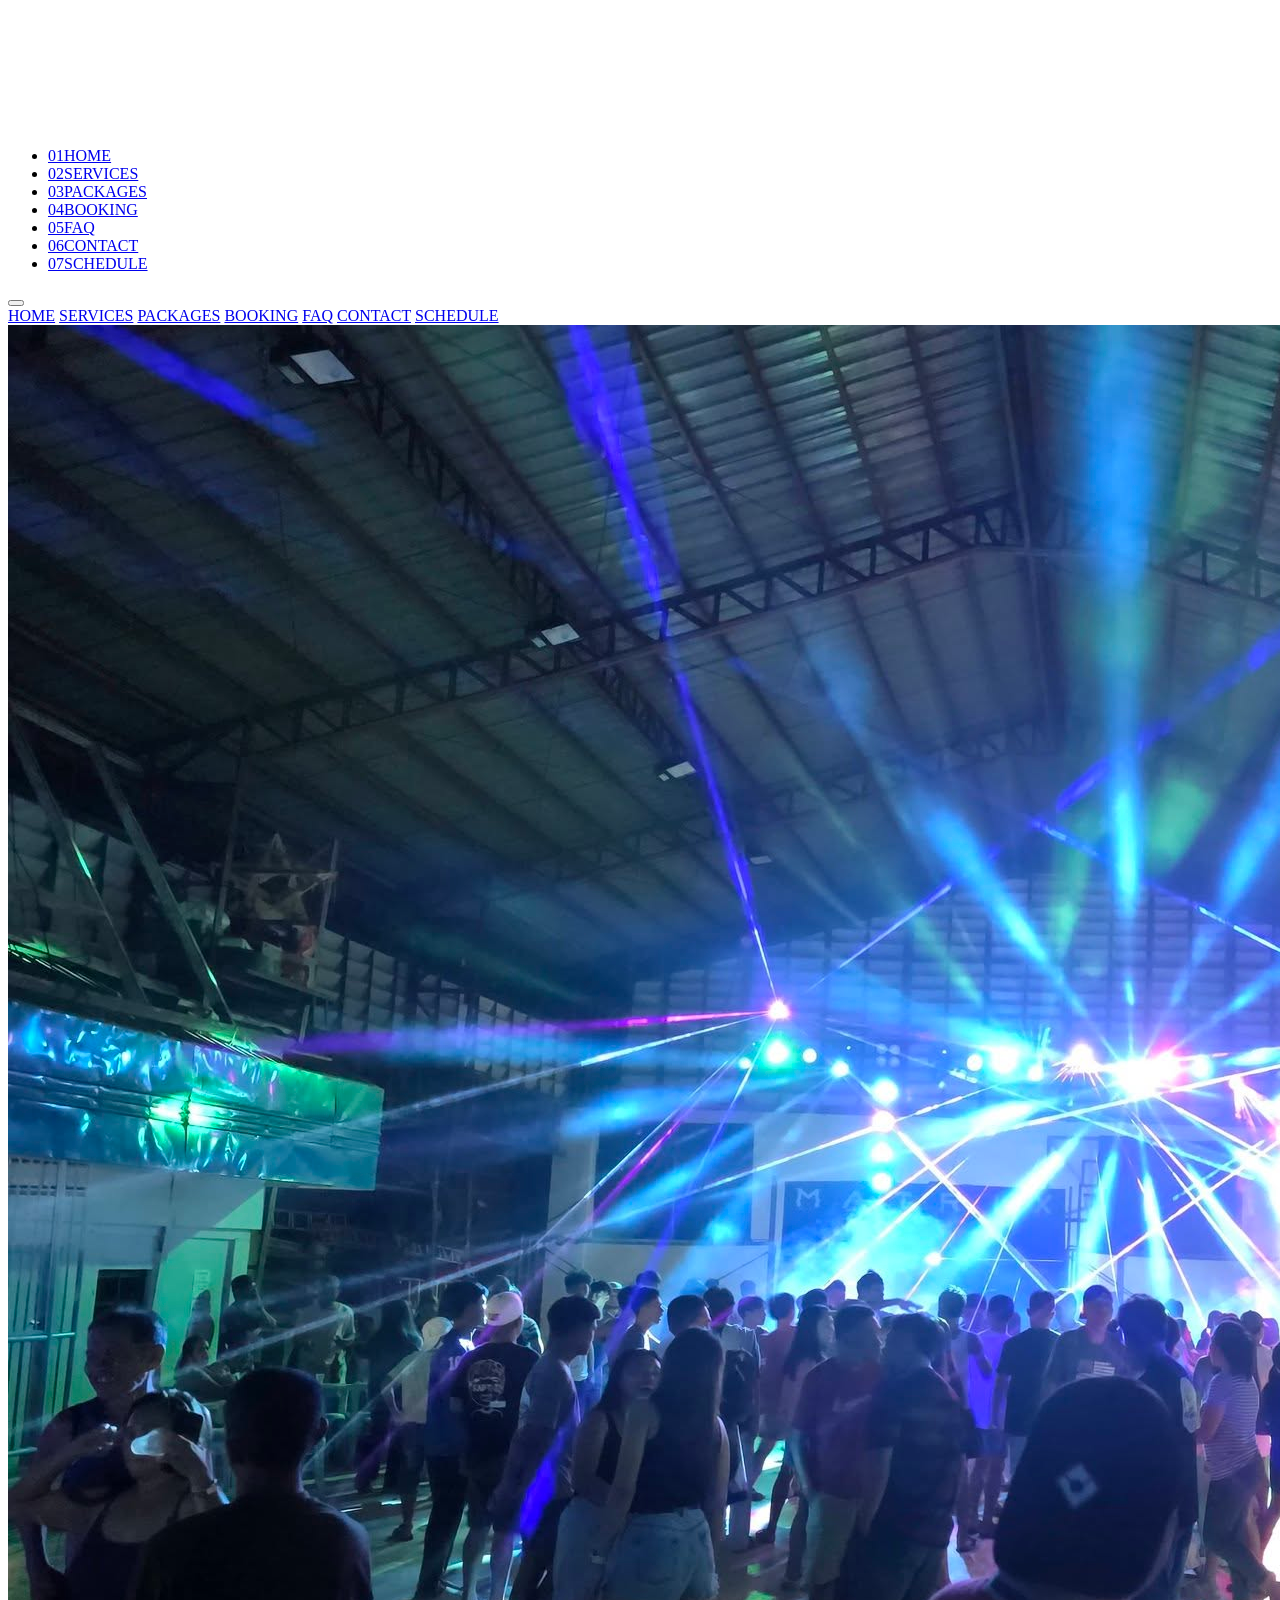
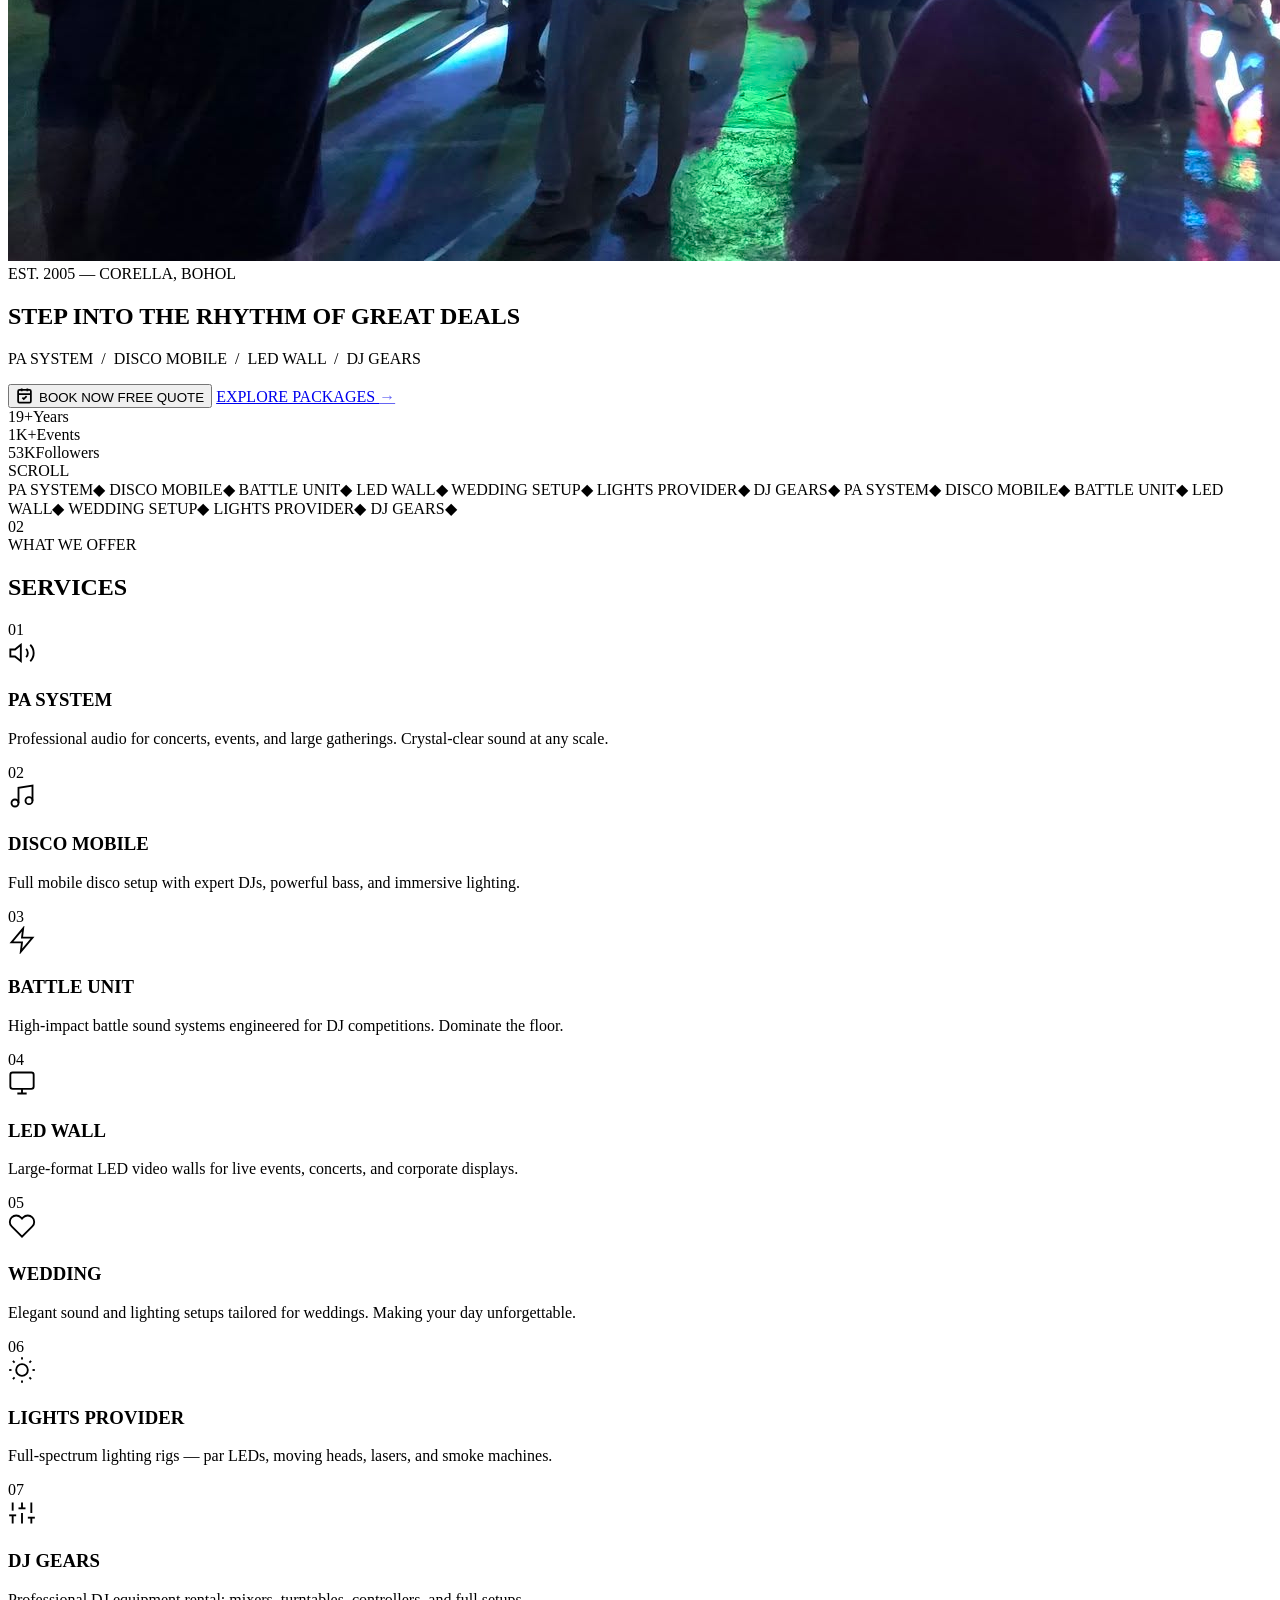
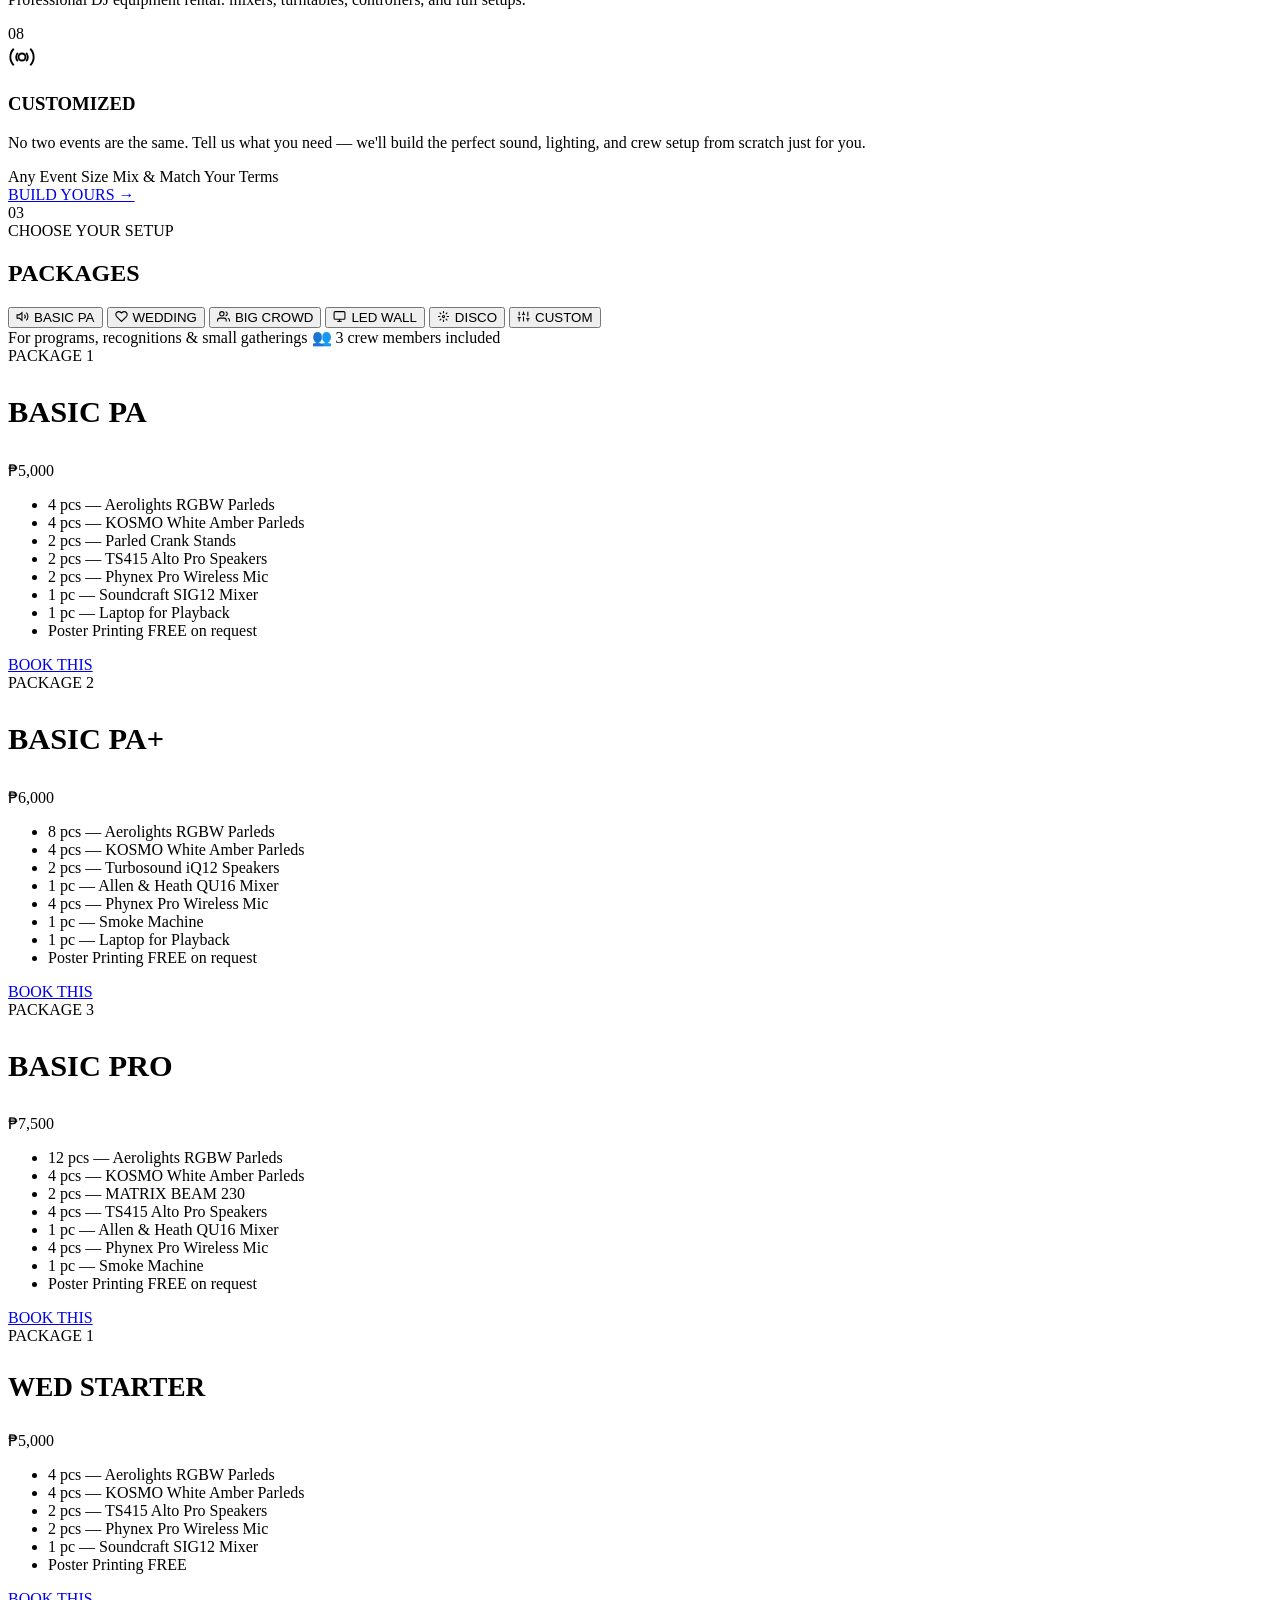
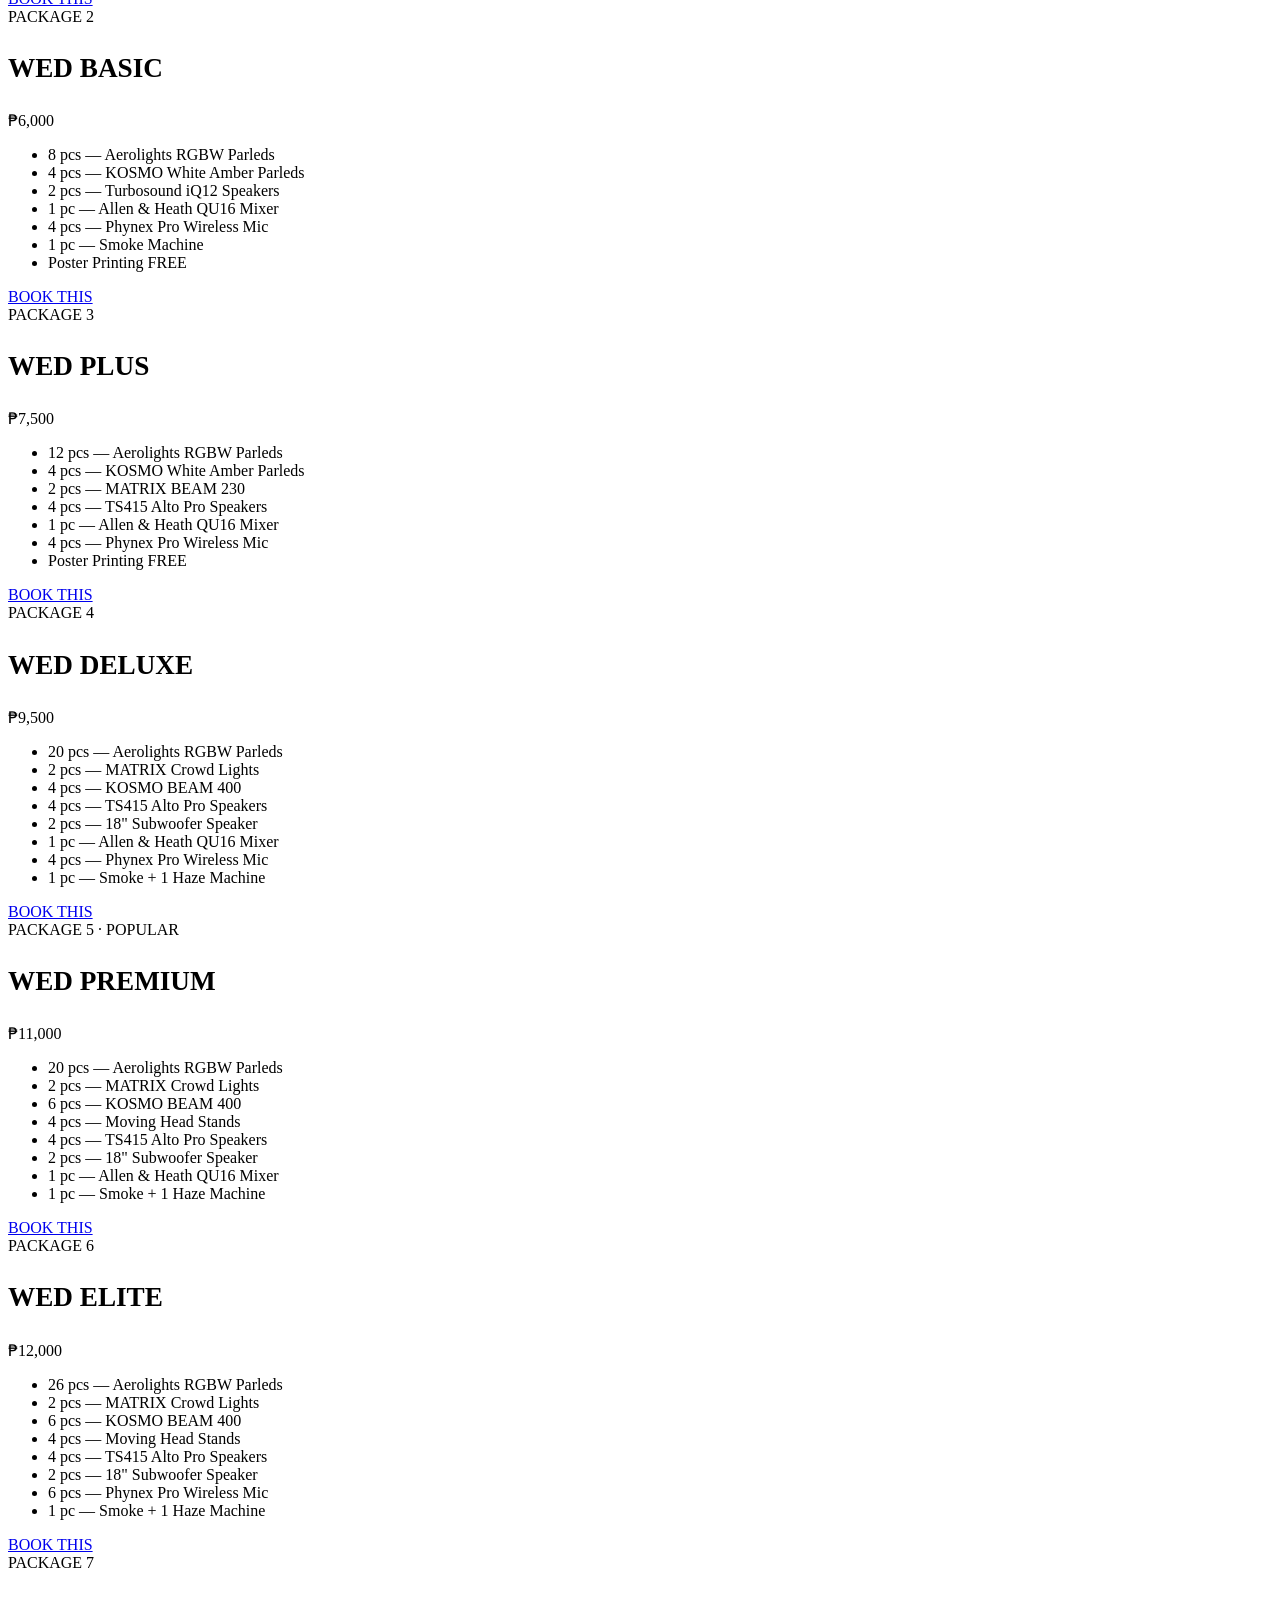
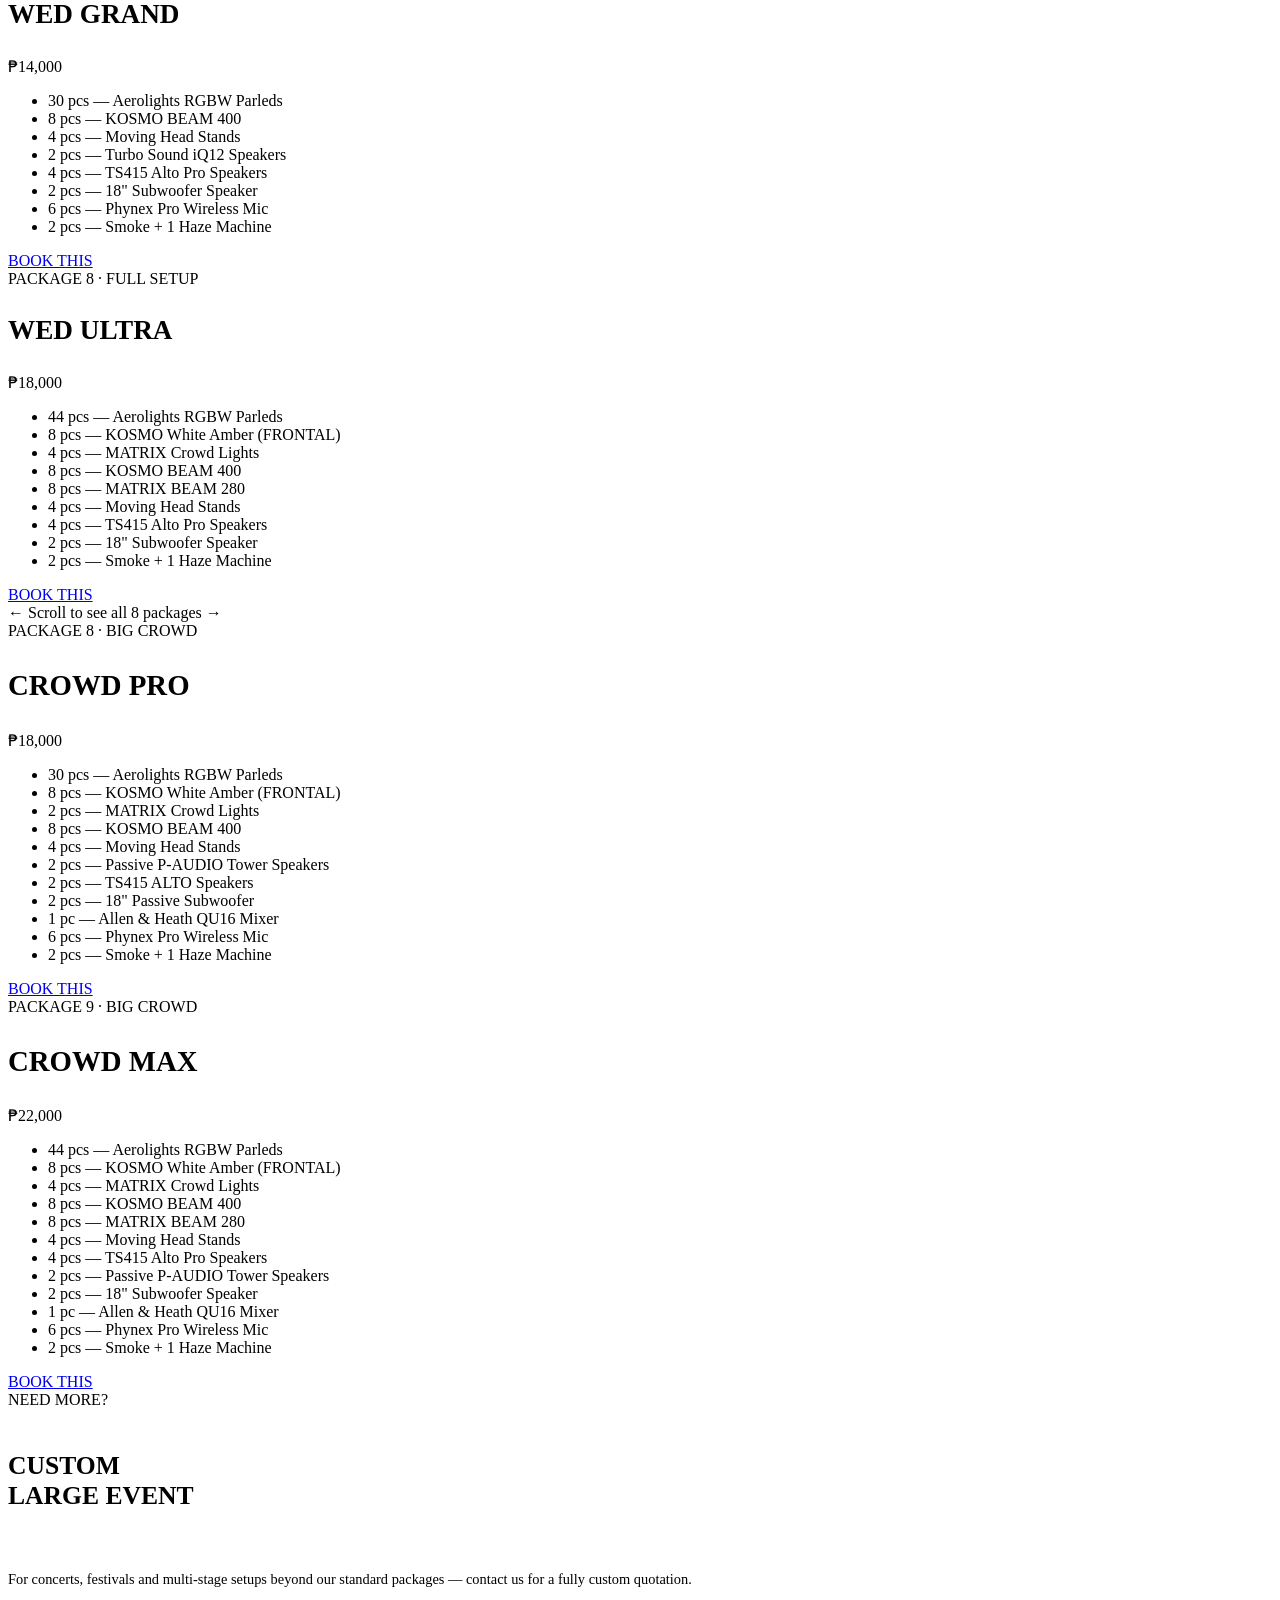
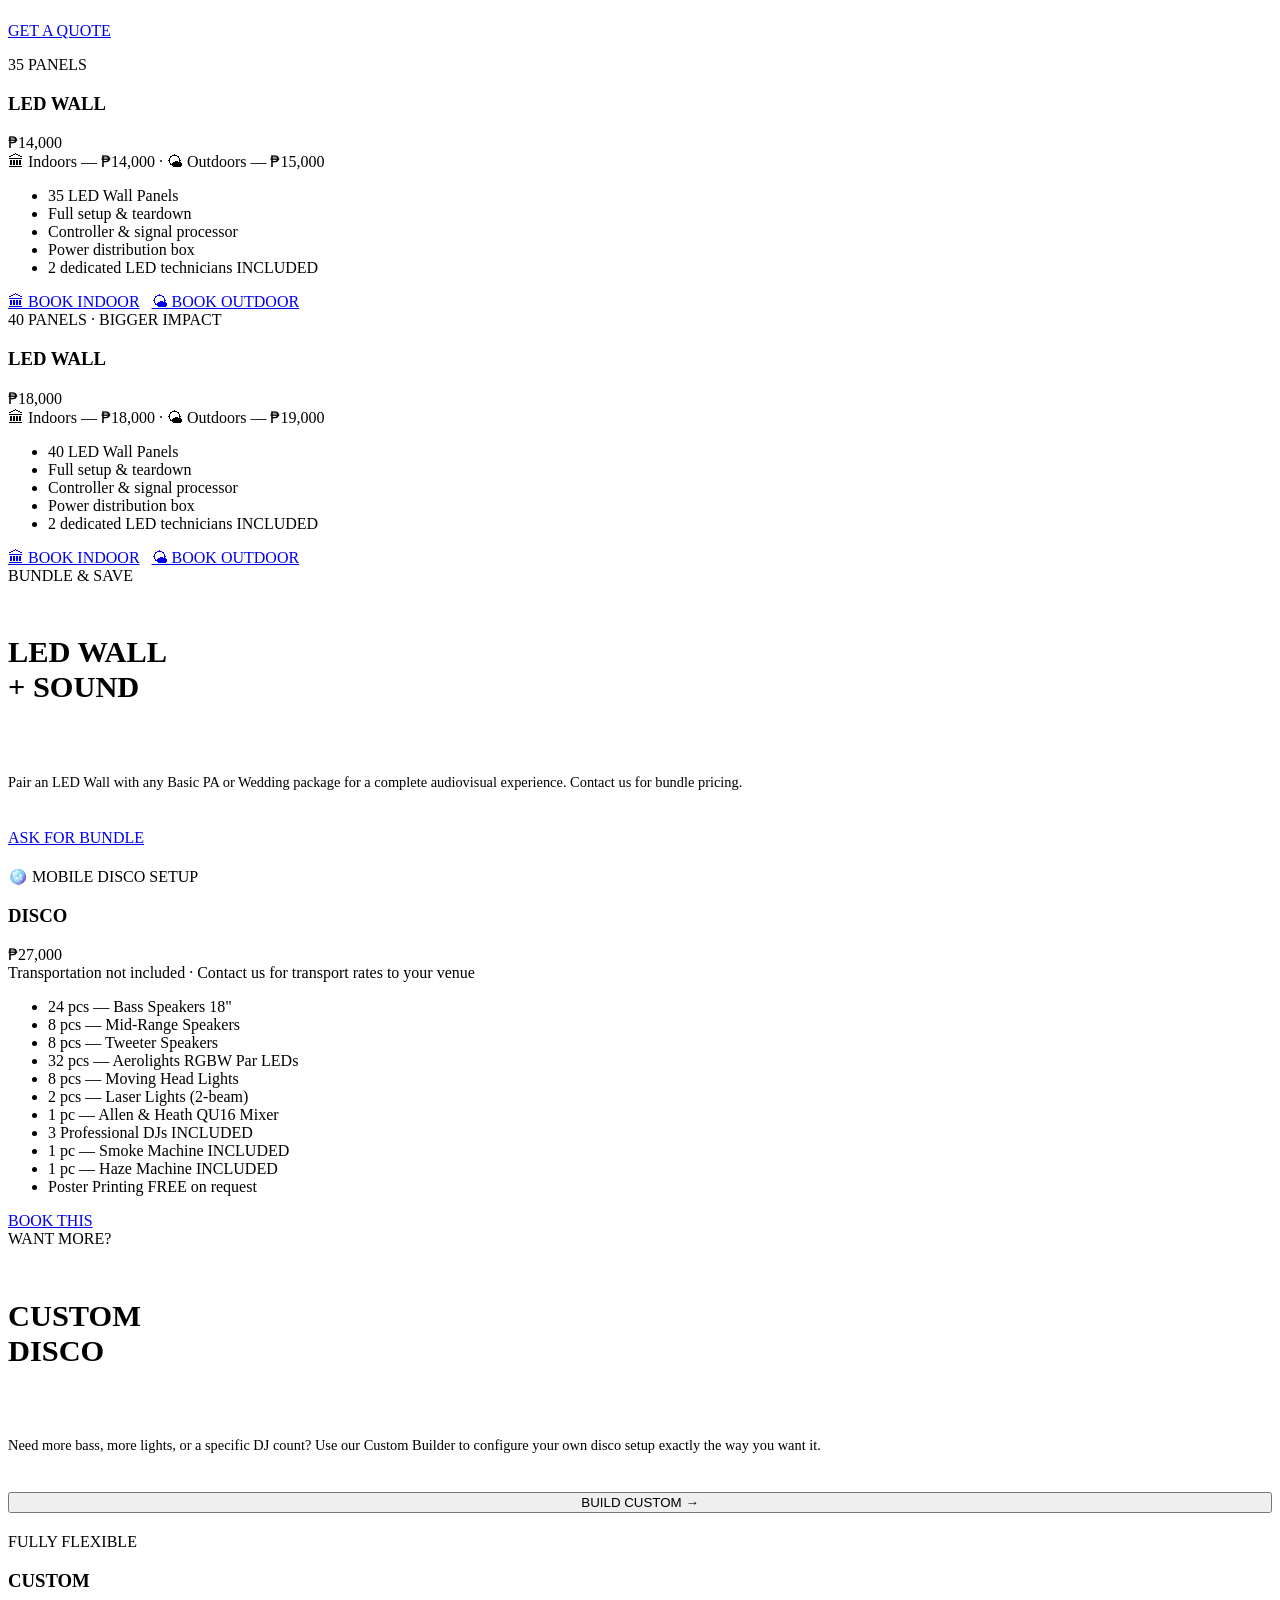
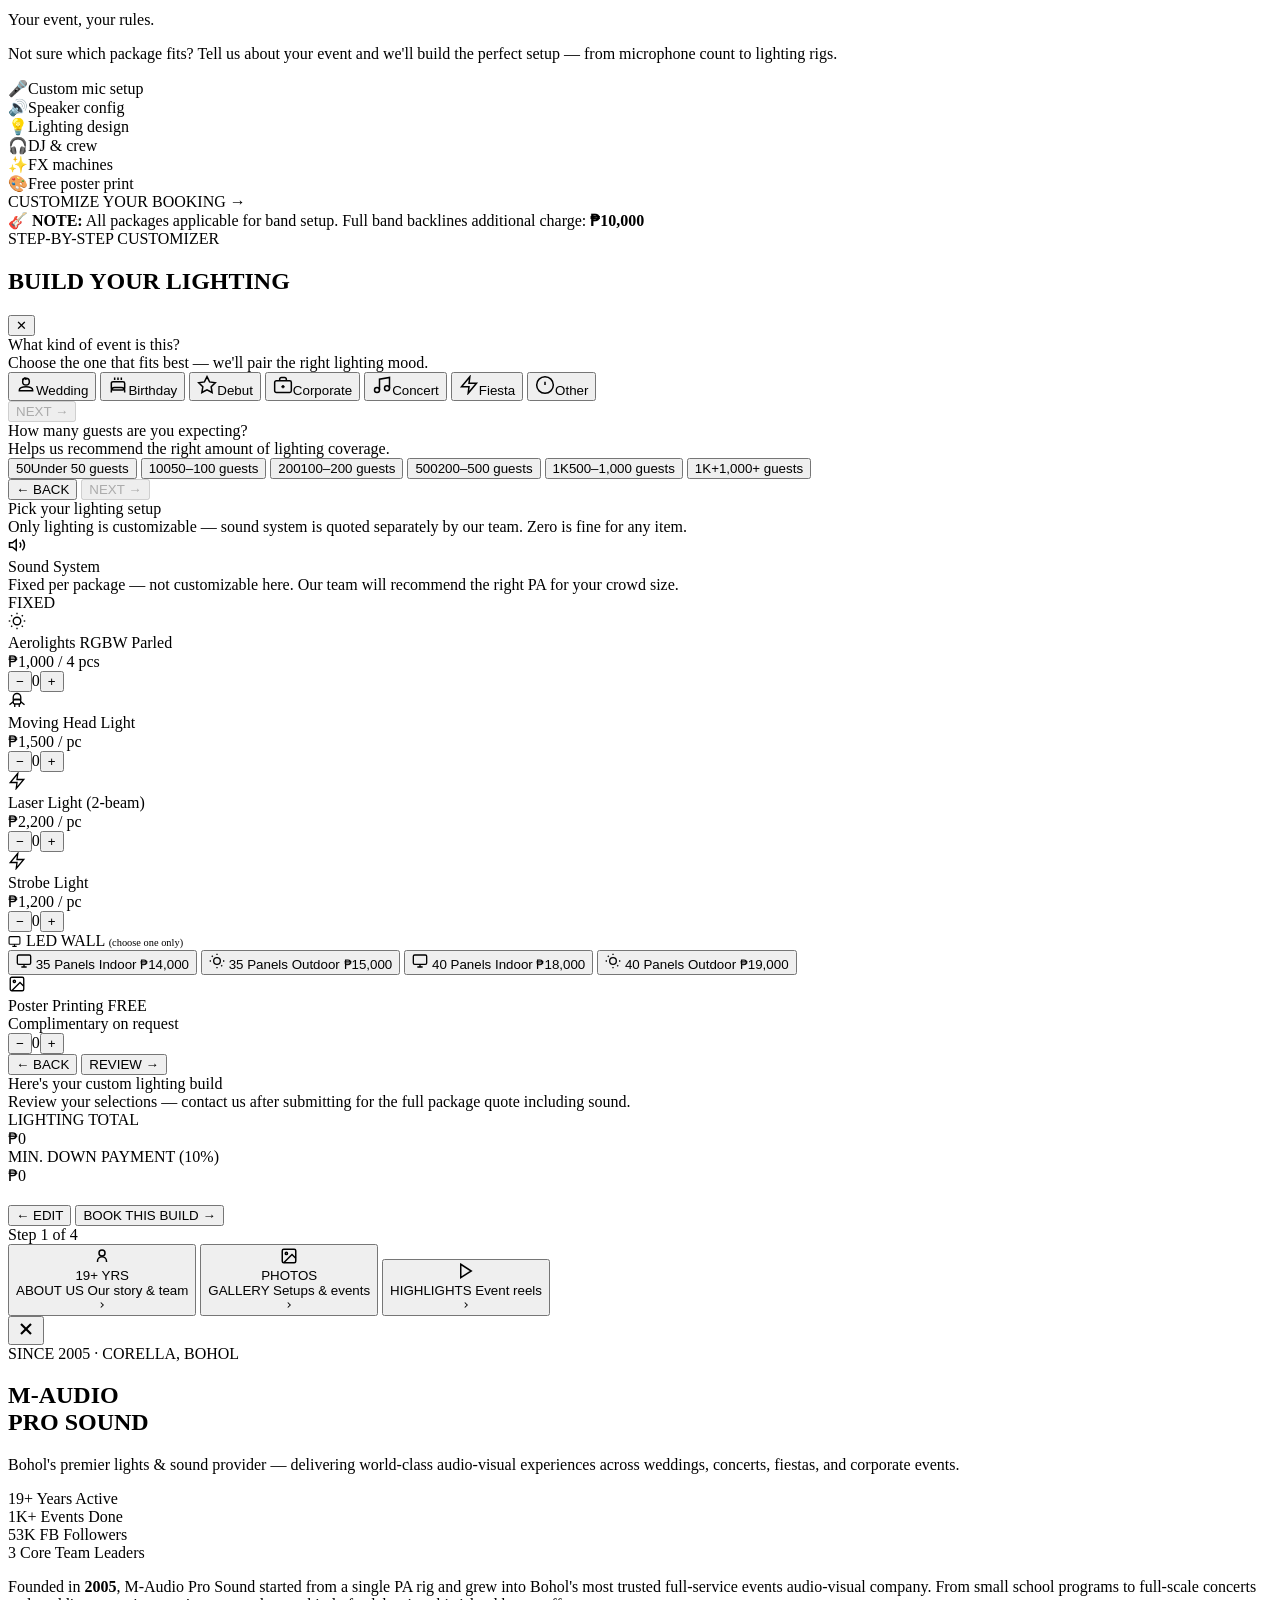
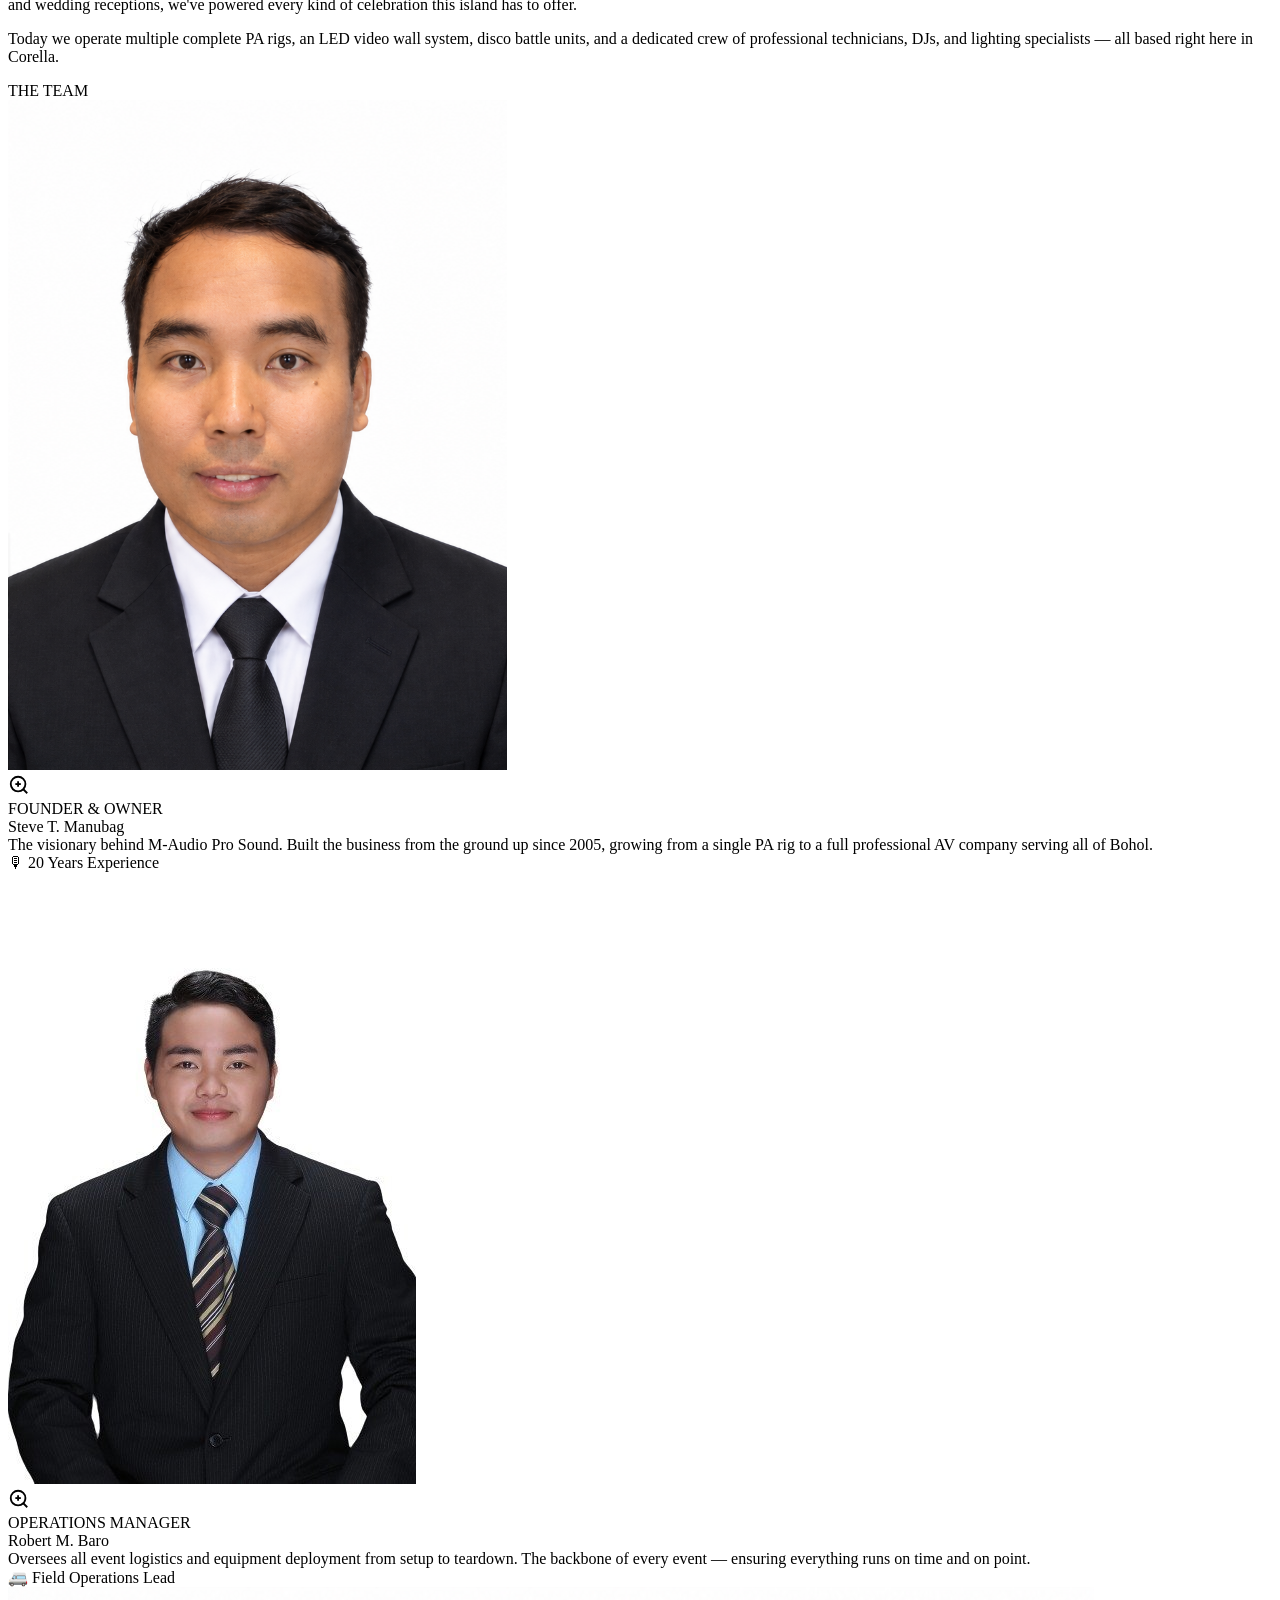
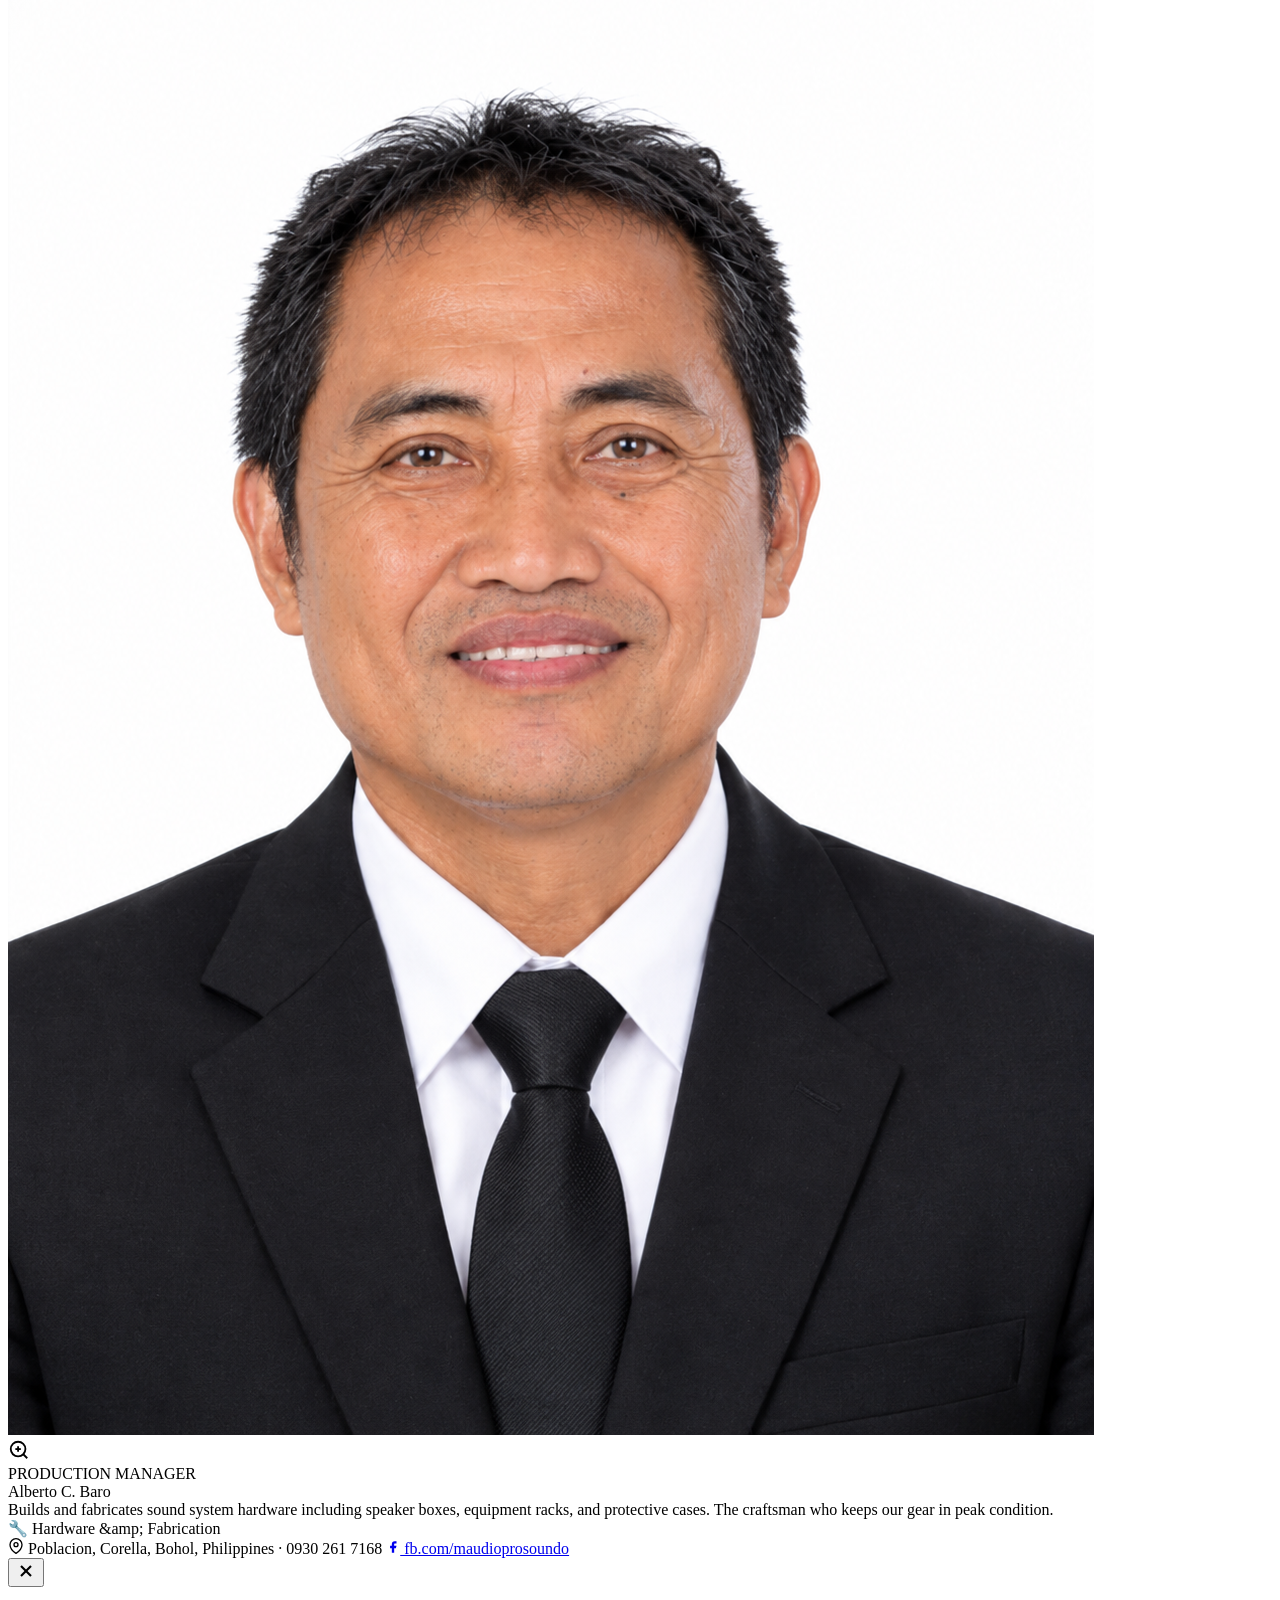
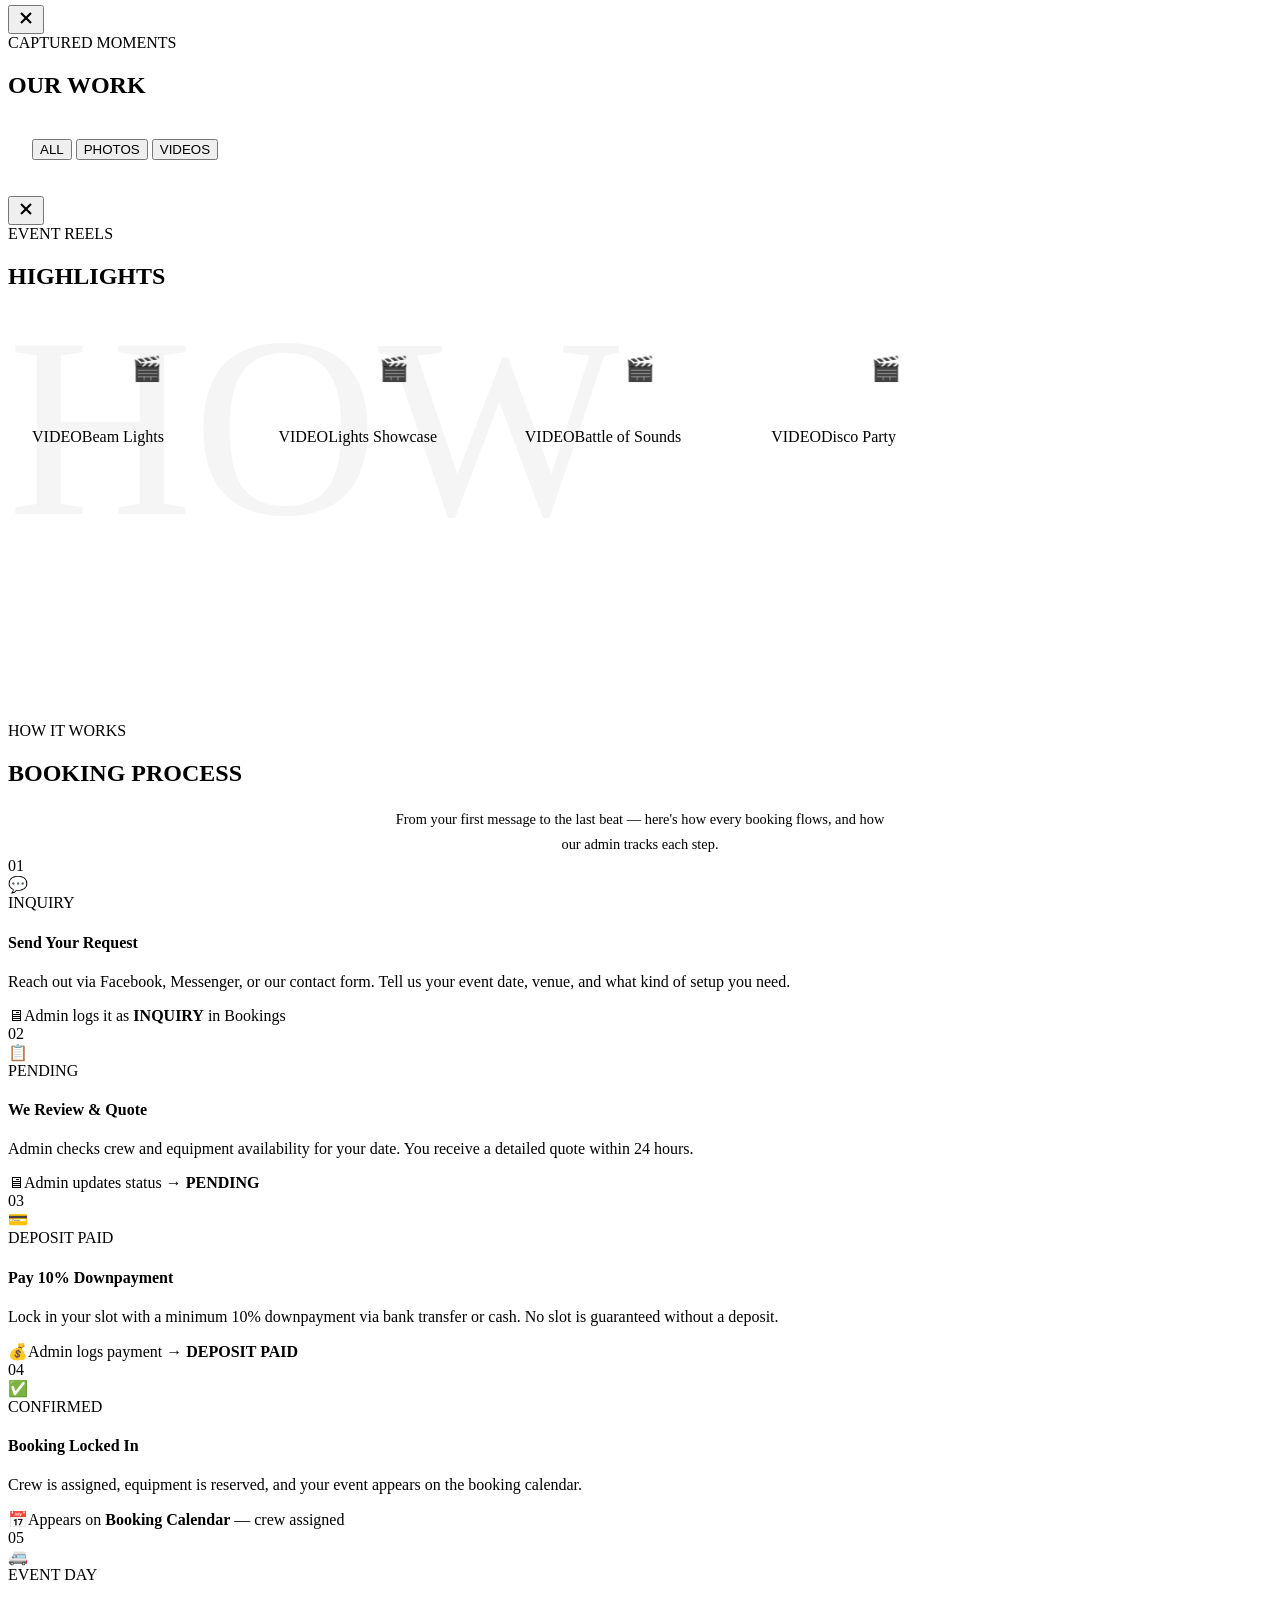
==== commit b9b835b6: "Fix CSP, remove duplicate config.js load, cleanup selectFinCard" ====
--- a/index.html
+++ b/index.html
@@ -4,7 +4,7 @@
   <meta charset="UTF-8" />
   <meta name="viewport" content="width=device-width, initial-scale=1.0" />
   <!-- 🔒 CSP SECURITY -->
-  <meta http-equiv="Content-Security-Policy" content="default-src 'self'; script-src 'self' https://cdn.jsdelivr.net https://unpkg.com https://*.supabase.co 'unsafe-inline'; style-src 'self' 'unsafe-inline' https://fonts.googleapis.com; font-src 'self' https://fonts.gstatic.com; img-src 'self' data: https: blob:; connect-src 'self' https://*.supabase.co ws://*.supabase.co wss://*.supabase.co; media-src 'self' blob:;">
+  <meta http-equiv="Content-Security-Policy" content="default-src 'self'; script-src 'self' https://cdn.jsdelivr.net https://unpkg.com https://*.supabase.co 'unsafe-inline'; style-src 'self' 'unsafe-inline' https://fonts.googleapis.com; font-src 'self' https://fonts.gstatic.com; img-src 'self' data: https: blob:; connect-src 'self' https://maudio-booking-final.vercel.app https://*.supabase.co wss://*.supabase.co https://maudio-booking-webhook.rommelbaro4.workers.dev;
   <title>M-Audio PRO — Lights & Sounds (SECURE)</title>
 
   <link rel="stylesheet" href="MAUDIO.css" />
--- a/MAUDIO.css
+++ b/MAUDIO.css
@@ -5353,4 +5353,10 @@
   background: rgba(232,24,12,.14);
   border-color: rgba(232,24,12,.35);
   color: #fca5a5;
+}
+@media (max-width: 1100px) and (min-width: 601px) {
+  .side-tab { width: 48px; }
+  .side-tab-expanded { display: none; }
+  .side-tab:hover { width: 148px; }
+  .side-tab:hover .side-tab-expanded { display: flex; }
 }
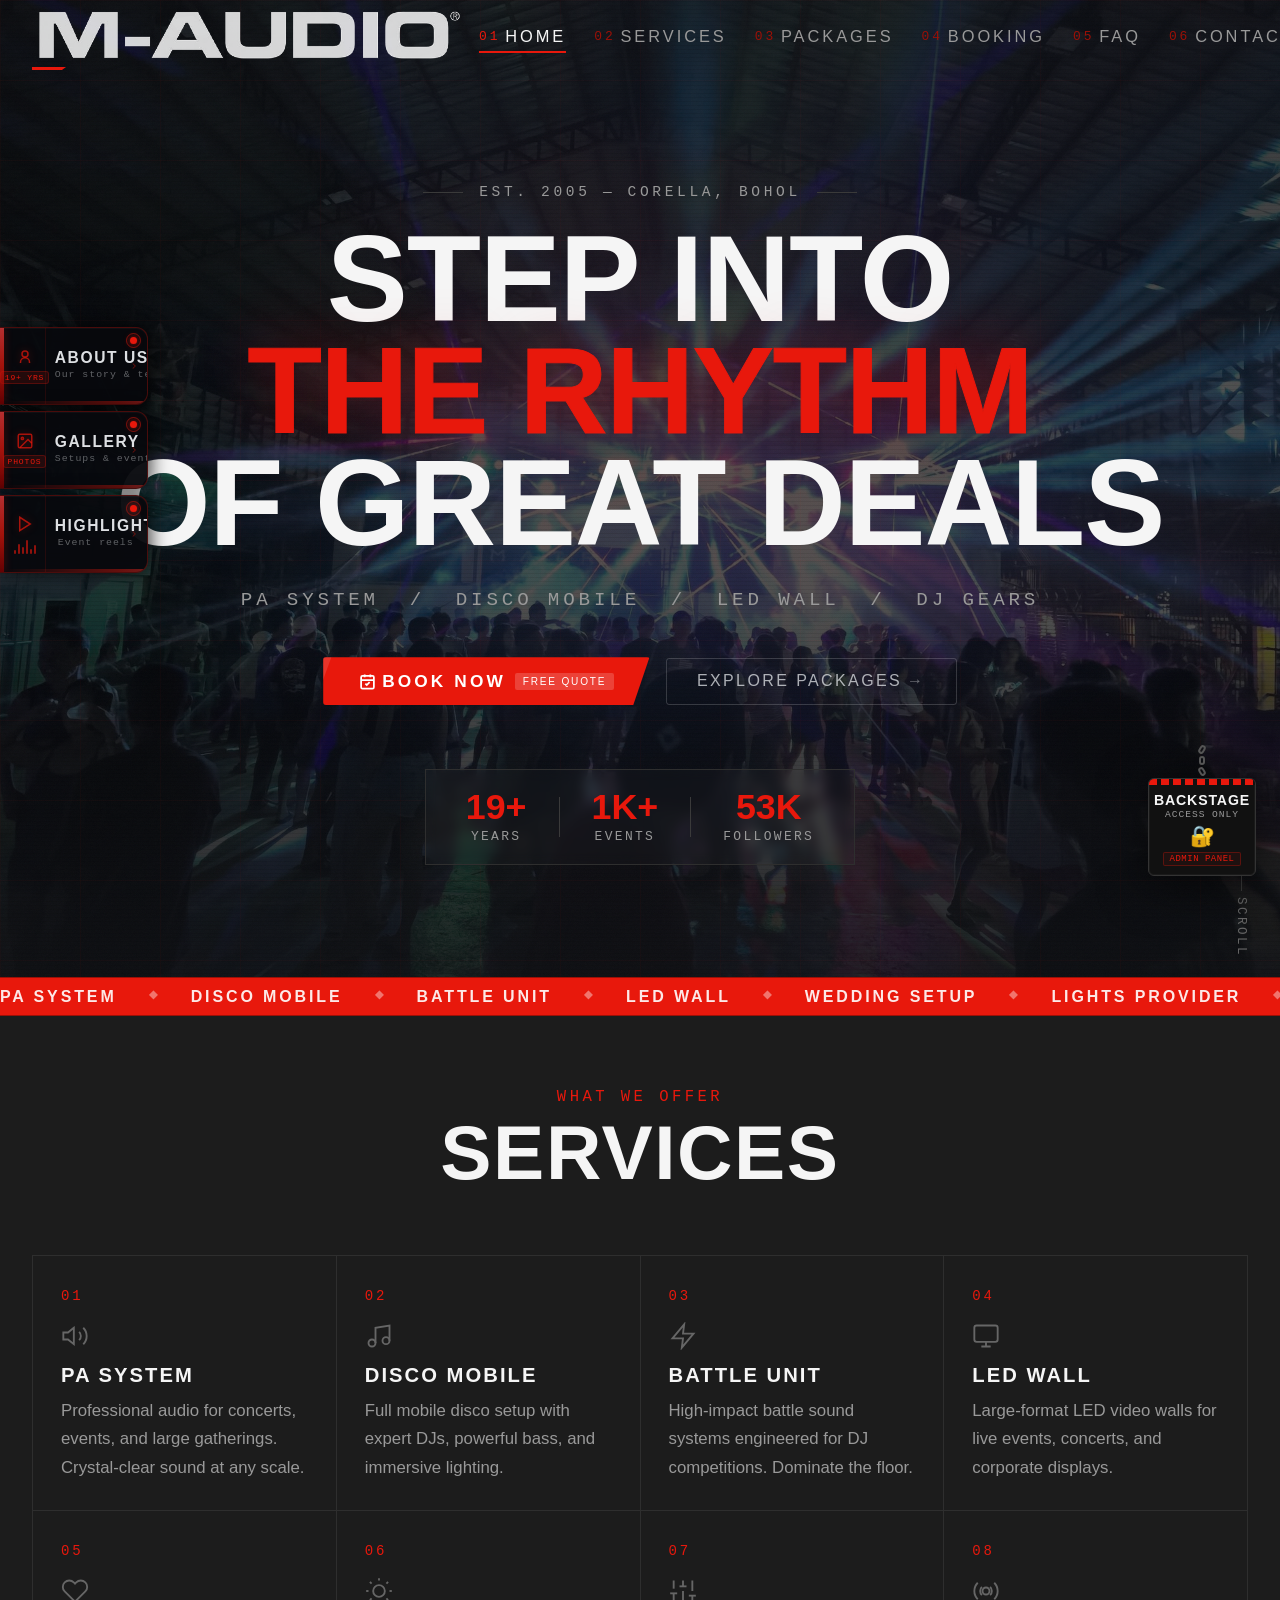
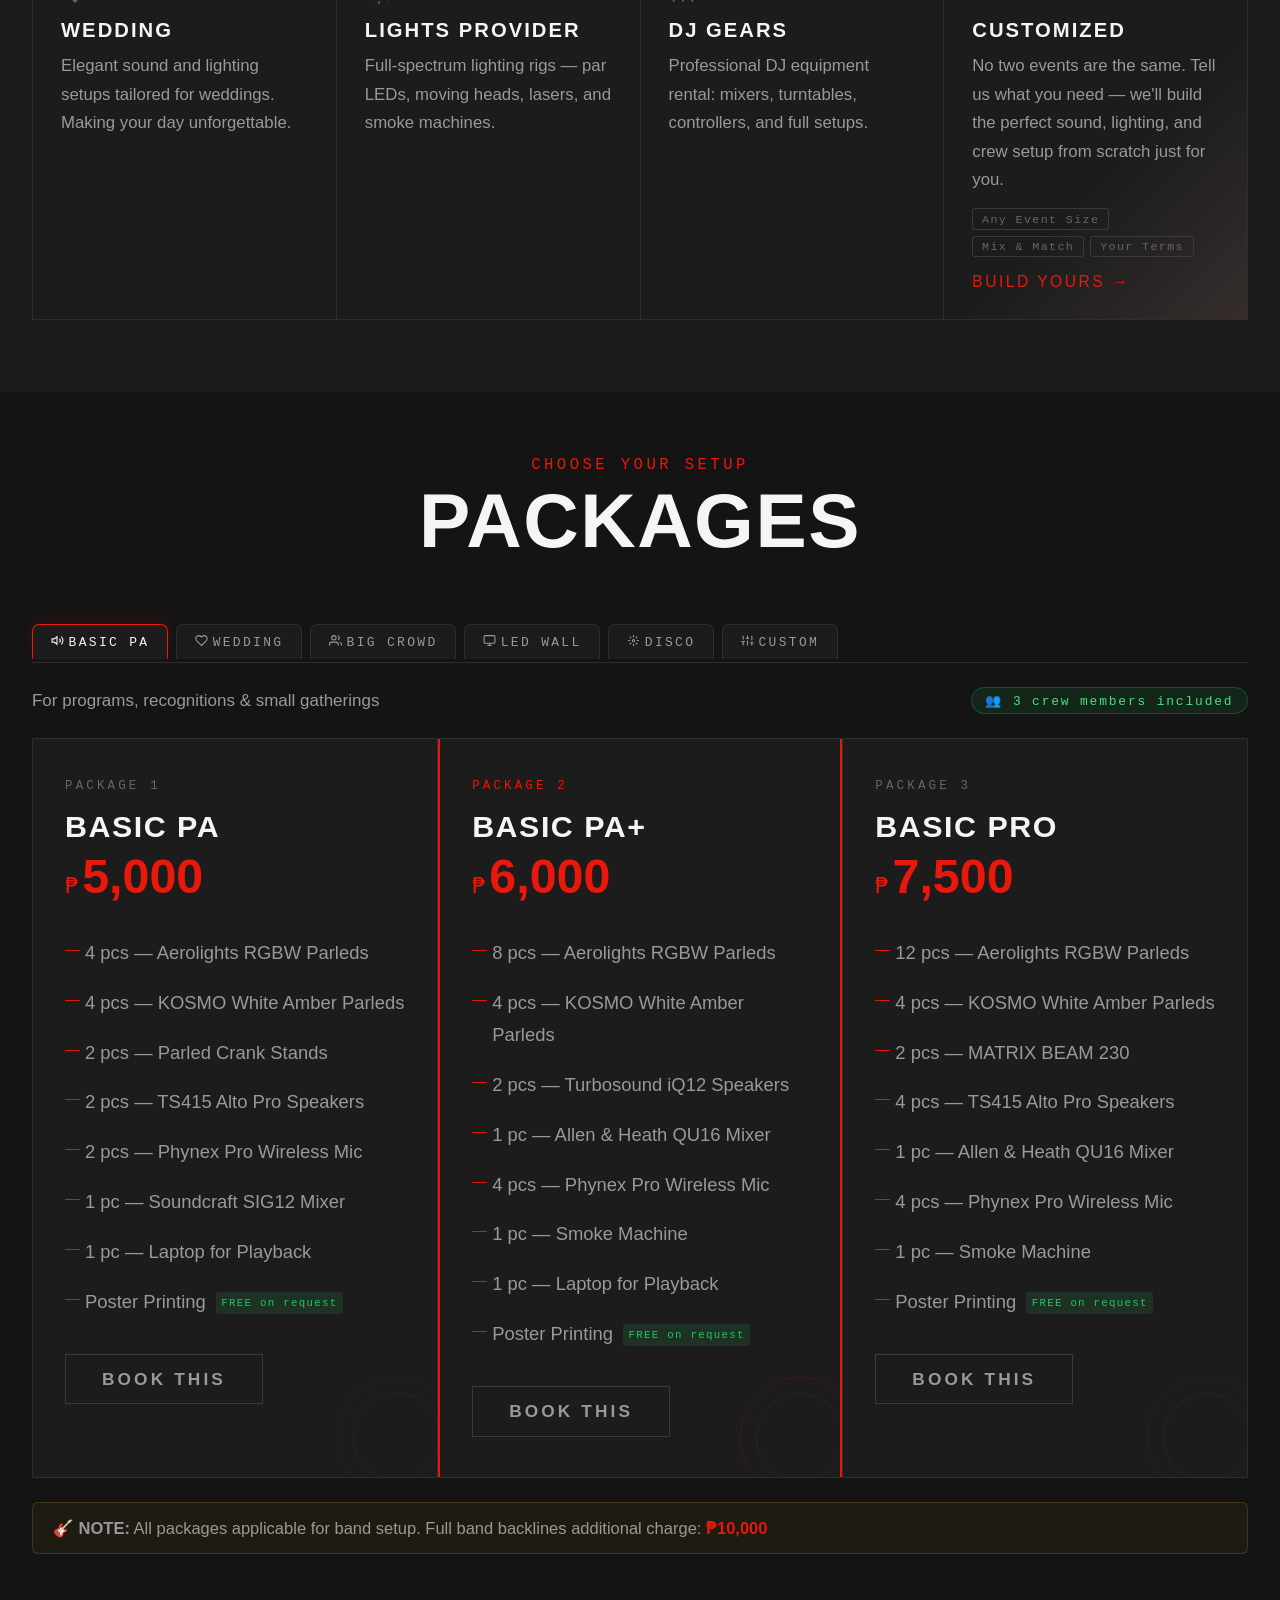
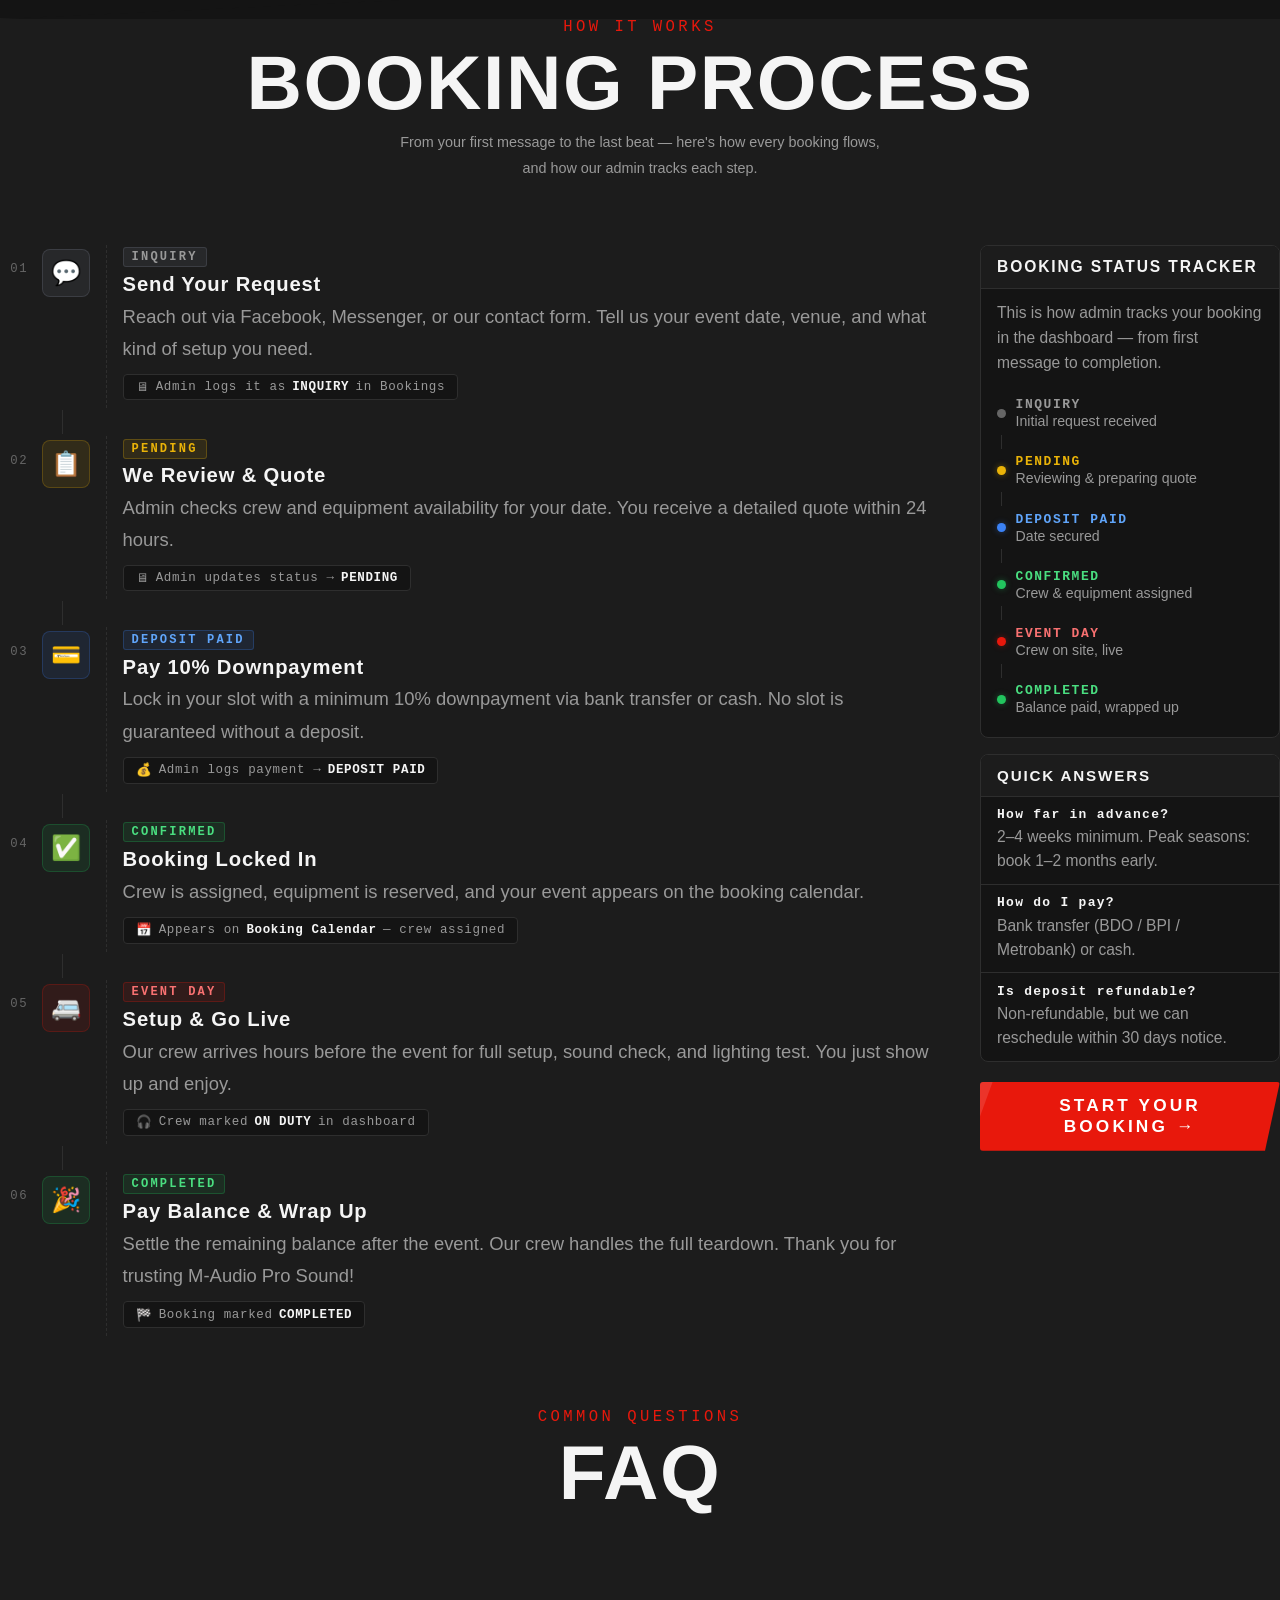
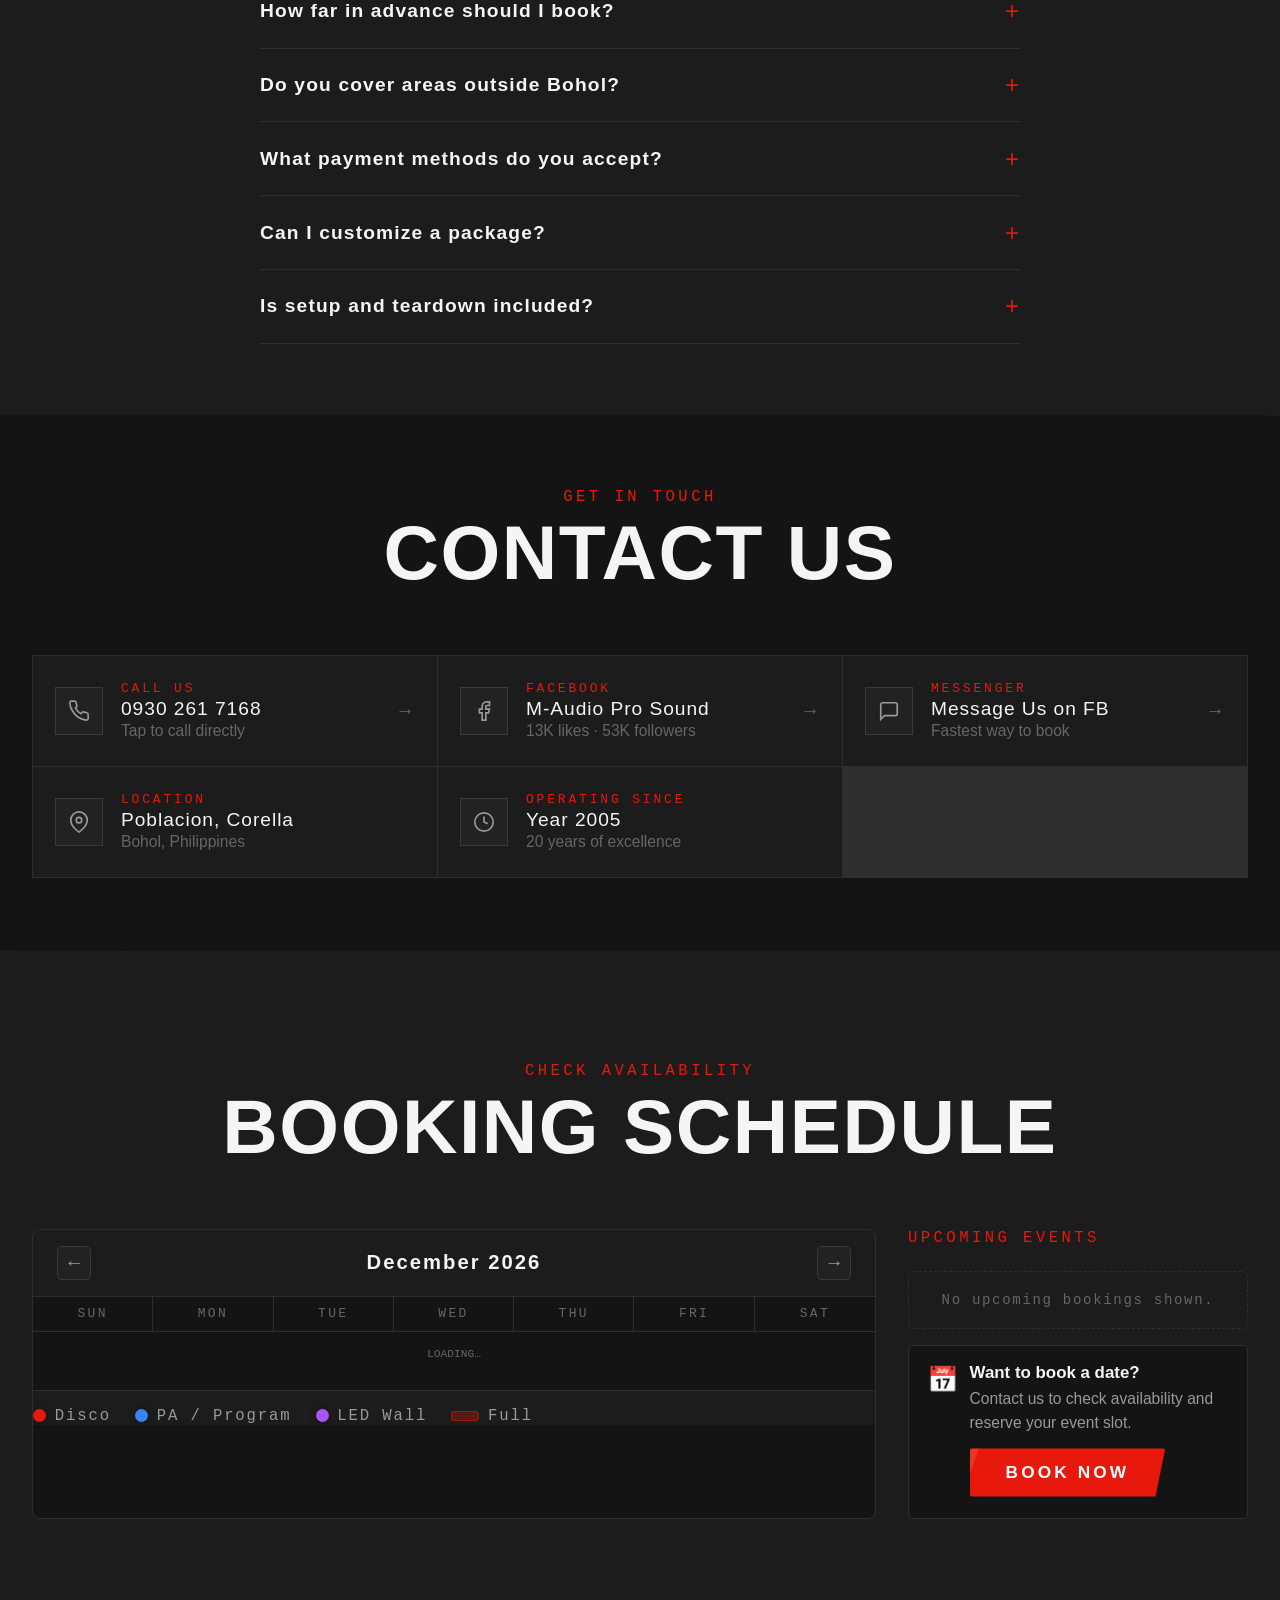
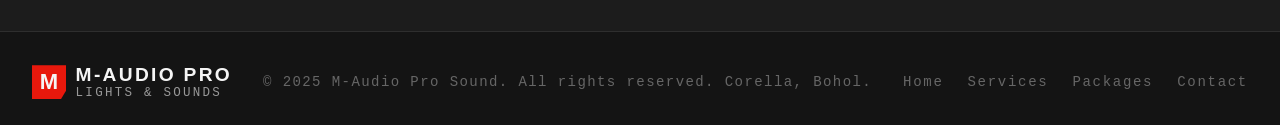
==== commit 6d5f64ec: "Cleanup: fix CSP domain, remove duplicate config.js, remove dead selectFinCard" ====
--- a/index.html
+++ b/index.html
@@ -4,7 +4,7 @@
   <meta charset="UTF-8" />
   <meta name="viewport" content="width=device-width, initial-scale=1.0" />
   <!-- 🔒 CSP SECURITY -->
-  <meta http-equiv="Content-Security-Policy" content="default-src 'self'; script-src 'self' https://cdn.jsdelivr.net https://unpkg.com https://*.supabase.co 'unsafe-inline'; style-src 'self' 'unsafe-inline' https://fonts.googleapis.com; font-src 'self' https://fonts.gstatic.com; img-src 'self' data: https: blob:; connect-src 'self' https://maudio-booking-final.vercel.app https://*.supabase.co wss://*.supabase.co https://maudio-booking-webhook.rommelbaro4.workers.dev;
+  <meta http-equiv="Content-Security-Policy" content="default-src 'self'; script-src 'self' https://cdn.jsdelivr.net https://unpkg.com https://*.supabase.co 'unsafe-inline'; style-src 'self' 'unsafe-inline' https://fonts.googleapis.com; font-src 'self' https://fonts.gstatic.com; img-src 'self' data: https: blob:; connect-src 'self' https://maudio-booking-final.vercel.app https://*.supabase.co wss://*.supabase.co https://maudio-booking-webhook.rommelbaro4.workers.dev;">
   <title>M-Audio PRO — Lights & Sounds (SECURE)</title>
 
   <link rel="stylesheet" href="MAUDIO.css" />
